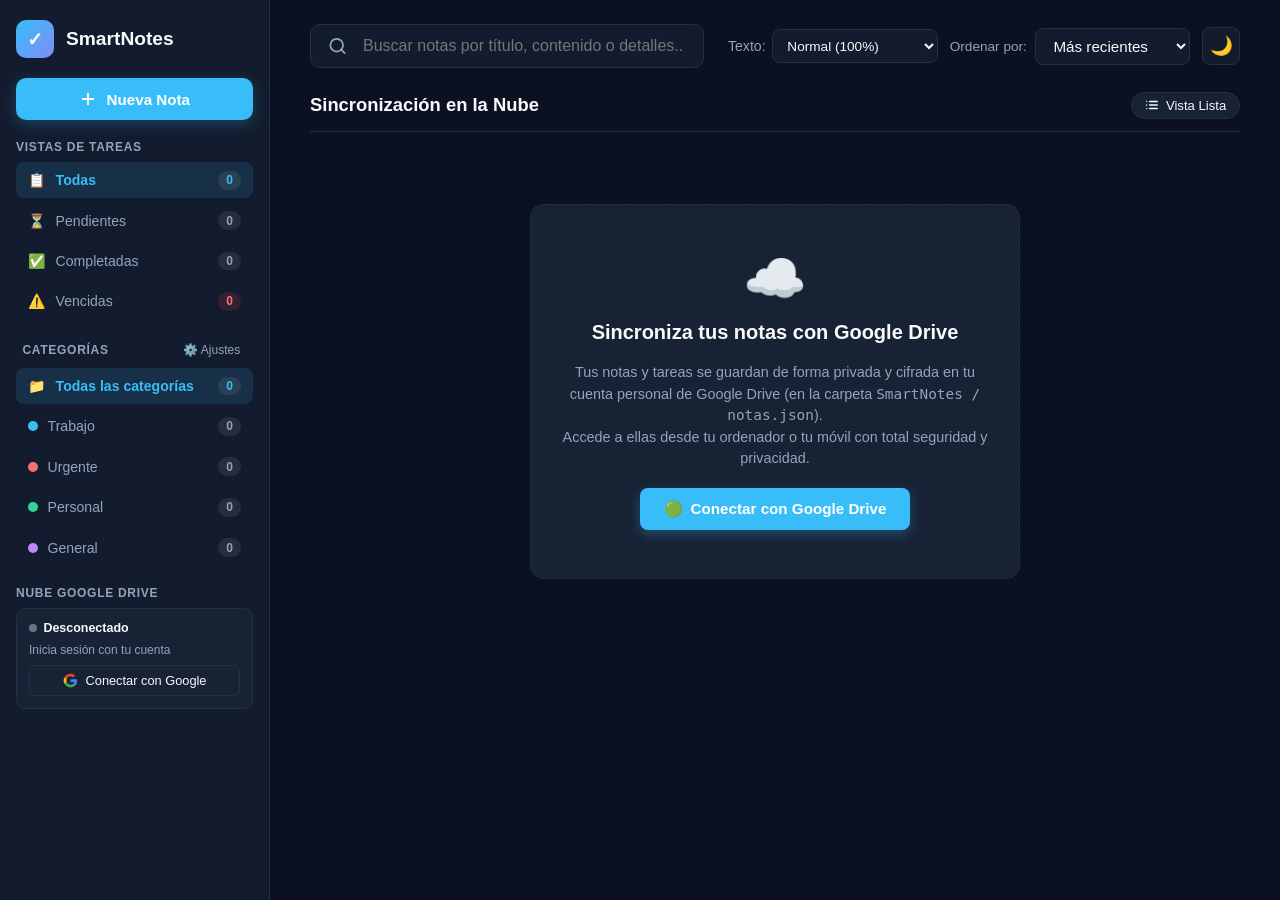
==== index.html @ 8e0abca7 "feat(pwa): add web app manifest, service worker, icons and install assistant (v9.7)" ====
<!DOCTYPE html>
<html lang="es">
<head>
  <meta charset="UTF-8">
  <meta name="viewport" content="width=device-width, initial-scale=1.0">
  <meta name="mobile-web-app-capable" content="yes">
  <meta name="apple-mobile-web-app-capable" content="yes">
  <meta name="apple-mobile-web-app-status-bar-style" content="black-translucent">
  <meta name="apple-mobile-web-app-title" content="SmartNotes">
  <meta name="theme-color" content="#4f46e5">
  <link rel="icon" type="image/svg+xml" href="data:image/svg+xml,%3Csvg xmlns='http://www.w3.org/2000/svg' viewBox='0 0 32 32'%3E%3Crect width='32' height='32' rx='8' fill='%234f46e5'/%3E%3Cpath d='M8 16.5l5 5 11-11' fill='none' stroke='white' stroke-width='3.5' stroke-linecap='round' stroke-linejoin='round'/%3E%3C/svg%3E">
  <link rel="alternate icon" type="image/svg+xml" href="favicon.svg">
  <link rel="apple-touch-icon" href="icon-192.png">
  <link rel="manifest" href="manifest.json">
  <title>SmartNotes - Gestor Inteligente con Google Drive</title>
  <style>
:root {
  --bg-primary: #0b1120;
  --bg-secondary: #131c2e;
  --bg-card: #182235;
  --bg-card-hover: #1f2c42;
  --text-main: #f8fafc;
  --text-muted: #94a3b8;
  --border-color: #243046;
  --input-bg: #0b1120;
  --accent: #38bdf8;
  --accent-hover: #0284c7;
  --sidebar-width: 270px;
  --card-min-width: 240px;
  --card-height: 98px;
  --text-scale: 1;
}

html {
  font-size: calc(16px * var(--text-scale, 1));
}

/* Modo Claro - Paleta de Alta Claridad y Contraste (Estilo Equigasto) */
body.light-theme {
  --bg-primary: #f8fafc; /* Slate 50 */
  --bg-secondary: #ffffff; /* Blanco puro para Sidebar */
  --bg-card: #ffffff; /* Blanco puro para Tarjetas */
  --bg-card-hover: #ffffff;
  --text-main: #0f172a; /* Slate 900 - Máximo contraste y nitidez */
  --text-muted: #475569; /* Slate 600 - Claramente legible, sin efecto lavado */
  --border-color: #e2e8f0; /* Slate 200 */
  --input-bg: #ffffff;
  --accent: #4f46e5; /* Indigo 600 - Estilo Equigasto */
  --accent-hover: #4338ca; /* Indigo 700 */
}

body.light-theme .note-card {
  box-shadow: 0 1px 3px 0 rgba(0, 0, 0, 0.06), 0 1px 2px -1px rgba(0, 0, 0, 0.04);
  border-color: #e2e8f0;
}

body.light-theme .note-card:hover {
  box-shadow: 0 10px 15px -3px rgba(0, 0, 0, 0.08), 0 4px 6px -4px rgba(0, 0, 0, 0.04);
  border-color: #c7d2fe;
}

body.light-theme .sidebar {
  box-shadow: 1px 0 3px 0 rgba(0, 0, 0, 0.04);
}

body.light-theme .btn-new-note {
  box-shadow: 0 4px 14px rgba(79, 70, 229, 0.3);
}

body.light-theme input[type="text"],
body.light-theme input[type="date"],
body.light-theme textarea,
body.light-theme select {
  border-color: #cbd5e1; /* Slate 300 */
}

body.light-theme input[type="text"]:focus,
body.light-theme input[type="date"]:focus,
body.light-theme textarea:focus,
body.light-theme select:focus {
  border-color: var(--accent);
  box-shadow: 0 0 0 3px rgba(79, 70, 229, 0.15);
}

* {
  box-sizing: border-box;
  margin: 0;
  padding: 0;
}

html {
  max-width: 100%;
  overflow-x: hidden;
}

body {
  font-family: -apple-system, BlinkMacSystemFont, "Segoe UI", Roboto, "Helvetica Neue", Arial, sans-serif;
  background-color: var(--bg-primary);
  color: var(--text-main);
  min-height: 100vh;
  width: 100%;
  max-width: 100%;
  transition: background-color 0.25s, color 0.25s;
  overflow-x: hidden;
  position: relative;
}

/* Layout General Full-Width */
.app-layout {
  display: flex;
  min-height: 100vh;
  width: 100%;
  max-width: 100%;
  overflow-x: hidden;
}

/* SIDEBAR LATERAL IZQUIERDO */
.sidebar {
  width: var(--sidebar-width);
  background-color: var(--bg-secondary);
  border-right: 1px solid var(--border-color);
  display: flex;
  flex-direction: column;
  padding: 1.25rem 1rem;
  flex-shrink: 0;
  height: 100vh;
  position: sticky;
  top: 0;
  gap: 1.25rem;
  overflow-y: auto;
  z-index: 100;
  transition: transform 0.25s ease-in-out;
}

.sidebar-header {
  display: flex;
  justify-content: space-between;
  align-items: center;
}

.brand {
  display: flex;
  align-items: center;
  gap: 0.75rem;
}

.logo-icon {
  background: linear-gradient(135deg, #38bdf8, #818cf8);
  color: #fff;
  width: 38px;
  height: 38px;
  border-radius: 10px;
  display: flex;
  align-items: center;
  justify-content: center;
  font-size: 1.2rem;
  font-weight: bold;
}

.brand-text h1 {
  font-size: 1.2rem;
  font-weight: 700;
  line-height: 1.1;
}

.mobile-close-btn {
  display: none;
}

/* Botón Destacado Nueva Nota */
.btn-new-note {
  width: 100%;
  background: var(--accent);
  color: #ffffff;
  border: none;
  border-radius: 10px;
  padding: 0.75rem 1rem;
  font-size: 0.95rem;
  font-weight: 600;
  cursor: pointer;
  display: flex;
  align-items: center;
  justify-content: center;
  gap: 0.6rem;
  box-shadow: 0 4px 14px rgba(56, 189, 248, 0.25);
  transition: all 0.2s;
}

.btn-new-note:hover {
  background: var(--accent-hover);
  transform: translateY(-1px);
}

.plus-icon-svg {
  width: 18px;
  height: 18px;
  stroke: #ffffff;
  stroke-width: 2.5;
  flex-shrink: 0;
}

/* Secciones de Navegación */
.sidebar-section {
  display: flex;
  flex-direction: column;
  gap: 0.5rem;
}

.sidebar-section-header {
  display: flex;
  justify-content: space-between;
  align-items: center;
  padding: 0 0.4rem;
}

.sidebar-section-title {
  font-size: 0.75rem;
  font-weight: 700;
  text-transform: uppercase;
  letter-spacing: 0.06em;
  color: var(--text-muted);
}

.btn-add-cat {
  background: none;
  border: none;
  color: var(--text-muted);
  font-size: 0.75rem;
  cursor: pointer;
  padding: 0.2rem 0.4rem;
  border-radius: 4px;
}

.btn-add-cat:hover {
  color: var(--accent);
  background: rgba(255, 255, 255, 0.05);
}

.nav-list, .category-nav-list {
  display: flex;
  flex-direction: column;
  gap: 0.25rem;
}

.nav-item, .cat-item {
  display: flex;
  align-items: center;
  justify-content: space-between;
  width: 100%;
  padding: 0.55rem 0.75rem;
  background: transparent;
  border: none;
  border-radius: 8px;
  color: var(--text-muted);
  font-size: 0.88rem;
  cursor: pointer;
  transition: all 0.15s;
  text-align: left;
}

.nav-item:hover, .cat-item:hover {
  background: var(--bg-card-hover);
  color: var(--text-main);
}

.nav-item.active, .cat-item.active {
  background: rgba(56, 189, 248, 0.12);
  color: var(--accent);
  font-weight: 600;
}

.nav-label-wrap {
  display: flex;
  align-items: center;
  gap: 0.6rem;
}

.nav-badge {
  background: rgba(255, 255, 255, 0.08);
  padding: 0.15rem 0.5rem;
  border-radius: 12px;
  font-size: 0.75rem;
  font-weight: 600;
}

.nav-badge.alert {
  background: rgba(239, 68, 68, 0.15);
  color: #f87171;
}

/* Footer del Sidebar: Utilidades Separadas */
/* Tarjeta de Sincronización OneDrive / Archivo Físico */
.sync-card {
  background: var(--bg-card);
  border: 1px solid var(--border-color);
  border-radius: 10px;
  padding: 0.75rem;
  display: flex;
  flex-direction: column;
  gap: 0.5rem;
}

.sync-status-row {
  display: flex;
  align-items: center;
  justify-content: space-between;
  font-size: 0.78rem;
}

.sync-indicator {
  display: inline-flex;
  align-items: center;
  gap: 0.4rem;
  font-weight: 600;
}

.sync-dot {
  width: 8px;
  height: 8px;
  border-radius: 50%;
  background: #64748b;
}

.sync-dot.connected {
  background: #10b981;
  box-shadow: 0 0 8px rgba(16, 185, 129, 0.5);
}

.sync-dot.pending {
  background: #f59e0b;
  box-shadow: 0 0 8px rgba(245, 158, 11, 0.5);
}

.sync-btn {
  width: 100%;
  background: rgba(56, 189, 248, 0.1);
  border: 1px solid rgba(56, 189, 248, 0.25);
  color: var(--accent);
  padding: 0.45rem;
  border-radius: 6px;
  font-size: 0.8rem;
  font-weight: 600;
  cursor: pointer;
  display: flex;
  align-items: center;
  justify-content: center;
  gap: 0.4rem;
  transition: all 0.15s;
}

.sync-btn:hover {
  background: var(--accent);
  color: #fff;
}

.sync-btn.gdrive-btn {
  background: var(--bg-hover);
  border: 1px solid var(--border-color);
  color: var(--text-main);
  font-weight: 500;
  display: flex;
  align-items: center;
  justify-content: center;
  gap: 0.5rem;
  transition: all 0.2s ease;
}

.sync-btn.gdrive-btn:hover {
  background: rgba(66, 133, 244, 0.12);
  border-color: rgba(66, 133, 244, 0.4);
  color: #4285f4;
}

.sync-btn.pwa-btn {
  background: rgba(79, 70, 229, 0.12);
  border: 1px solid rgba(79, 70, 229, 0.35);
  color: var(--accent);
  font-weight: 600;
  cursor: pointer;
  display: flex;
  align-items: center;
  justify-content: center;
  gap: 0.5rem;
  transition: all 0.2s cubic-bezier(0.4, 0, 0.2, 1);
}

.sync-btn.pwa-btn:hover {
  background: var(--accent);
  color: #fff;
  border-color: var(--accent);
  transform: translateY(-1px);
  box-shadow: 0 4px 12px rgba(79, 70, 229, 0.35);
}

body.light-theme .sync-btn.pwa-btn {
  background: #eef2ff;
  border-color: #c7d2fe;
  color: #4338ca;
}

body.light-theme .sync-btn.pwa-btn:hover {
  background: var(--accent);
  color: #fff;
}

.sync-filename {
  font-size: 0.75rem;
  color: var(--text-muted);
  overflow: hidden;
  text-overflow: ellipsis;
  white-space: nowrap;
}

.btn-sync-disconnect {
  background: var(--bg-hover);
  border: 1px solid var(--border-color);
  color: var(--text-muted);
  border-radius: 6px;
  padding: 0.22rem 0.55rem;
  font-size: 0.74rem;
  font-weight: 500;
  cursor: pointer;
  display: inline-flex;
  align-items: center;
  gap: 0.35rem;
  transition: all 0.2s cubic-bezier(0.4, 0, 0.2, 1);
  line-height: 1;
}

.btn-sync-disconnect svg {
  flex-shrink: 0;
  stroke: currentColor;
  transition: transform 0.15s ease;
}

.btn-sync-disconnect:hover {
  background: rgba(239, 68, 68, 0.14);
  border-color: rgba(239, 68, 68, 0.38);
  color: #f87171;
  transform: translateY(-0.5px);
}

.btn-sync-disconnect:hover svg {
  transform: translateX(1px);
}

.btn-sync-disconnect:active {
  transform: scale(0.96);
}

body.light-theme .btn-sync-disconnect {
  background: #f1f5f9;
  border-color: #cbd5e1;
  color: #64748b;
}

body.light-theme .btn-sync-disconnect:hover {
  background: #fee2e2;
  border-color: #fca5a5;
  color: #dc2626;
}

/* Estado de Bienvenida / Reconexión de Carpeta en Rejilla */
.folder-state-card {
  grid-column: 1 / -1;
  background: var(--bg-card);
  border: 1px dashed var(--border-color);
  border-radius: 14px;
  padding: 3rem 1.5rem;
  text-align: center;
  display: flex;
  flex-direction: column;
  align-items: center;
  justify-content: center;
  gap: 1.1rem;
  max-width: 580px;
  margin: 3rem auto;
  box-shadow: var(--shadow-sm);
}

.folder-state-icon {
  font-size: 3.2rem;
  line-height: 1;
}

.folder-state-title {
  font-size: 1.25rem;
  font-weight: 700;
  color: var(--text-main);
  margin: 0;
}

.folder-state-desc {
  font-size: 0.9rem;
  color: var(--text-muted);
  max-width: 440px;
  line-height: 1.5;
  margin: 0;
}

.folder-state-btn {
  background: var(--accent);
  color: #fff;
  border: none;
  border-radius: 8px;
  padding: 0.75rem 1.5rem;
  font-size: 0.95rem;
  font-weight: 600;
  cursor: pointer;
  display: inline-flex;
  align-items: center;
  gap: 0.5rem;
  transition: all 0.2s;
  box-shadow: 0 4px 12px rgba(56, 189, 248, 0.3);
}

.folder-state-btn:hover {
  transform: translateY(-1px);
  box-shadow: 0 6px 16px rgba(56, 189, 248, 0.4);
}

/* ÁREA PRINCIPAL FULL-WIDTH */
.main-content {
  flex: 1;
  padding: 1.5rem 2.5rem;
  display: flex;
  flex-direction: column;
  gap: 1.5rem;
  max-width: 100%;
  min-width: 0;
  width: 100%;
  overflow-x: hidden;
  overflow-y: auto;
}

/* Topbar Superior */
.topbar {
  display: flex;
  justify-content: space-between;
  align-items: center;
  gap: 1.5rem;
  flex-wrap: wrap;
  width: 100%;
  max-width: 100%;
}

.topbar-left {
  display: flex;
  align-items: center;
  gap: 1rem;
  flex: 1;
  min-width: 200px;
  max-width: 100%;
}

.mobile-menu-btn {
  display: none;
  background: var(--bg-secondary);
  border: 1px solid var(--border-color);
  color: var(--text-main);
  font-size: 1.2rem;
  padding: 0.4rem 0.7rem;
  border-radius: 8px;
  cursor: pointer;
}

.search-box {
  flex: 1;
  position: relative;
  max-width: 600px;
}

.search-box input,
.search-box input[type="text"] {
  width: 100%;
  padding-left: 3.25rem !important; /* Separación garantizada: la lupa está a 1.1rem y el texto a 3.25rem */
  padding-right: 1.25rem !important;
  padding-top: 0.75rem !important;
  padding-bottom: 0.75rem !important;
  background: var(--bg-secondary);
  border: 1px solid var(--border-color);
  border-radius: 10px;
  color: var(--text-main);
  font-size: 1rem;
  outline: none;
  transition: all 0.2s;
}

.search-box input:focus,
.search-box input[type="text"]:focus {
  border-color: var(--accent);
  box-shadow: 0 0 0 3px rgba(79, 70, 229, 0.15);
}

.search-icon {
  position: absolute;
  left: 1.15rem;
  top: 50%;
  transform: translateY(-50%);
  color: var(--text-muted);
  display: flex;
  align-items: center;
  justify-content: center;
  pointer-events: none;
  z-index: 2;
}

.search-icon svg {
  width: 19px;
  height: 19px;
  stroke: currentColor;
  stroke-width: 2.2;
}

.topbar-right {
  display: flex;
  align-items: center;
  gap: 0.75rem;
  flex-wrap: wrap;
}

.text-size-box {
  display: flex;
  align-items: center;
  gap: 0.4rem;
  font-size: 0.88rem;
  color: var(--text-muted);
}

.text-size-box select {
  background: var(--bg-secondary);
  border: 1px solid var(--border-color);
  border-radius: 8px;
  padding: 0.45rem 0.65rem;
  color: var(--text-main);
  outline: none;
  cursor: pointer;
  font-size: 0.85rem;
}

.sort-box {
  display: flex;
  align-items: center;
  gap: 0.5rem;
  font-size: 0.85rem;
  color: var(--text-muted);
}

.sort-box select {
  background: var(--bg-secondary);
  border: 1px solid var(--border-color);
  border-radius: 8px;
  padding: 0.5rem 0.85rem;
  color: var(--text-main);
  outline: none;
  cursor: pointer;
}

/* Botón Icono Modo Oscuro / Claro en Topbar */
.theme-toggle-btn {
  background: var(--bg-secondary);
  border: 1px solid var(--border-color);
  color: var(--text-main);
  border-radius: 8px;
  width: 38px;
  height: 38px;
  display: inline-flex;
  align-items: center;
  justify-content: center;
  cursor: pointer;
  font-size: 1.15rem;
  line-height: 1;
  transition: all 0.2s cubic-bezier(0.4, 0, 0.2, 1);
  flex-shrink: 0;
  box-shadow: 0 1px 2px rgba(0, 0, 0, 0.1);
}

.theme-toggle-btn:hover {
  background: var(--bg-hover);
  border-color: var(--accent);
  transform: translateY(-1.5px);
  box-shadow: 0 4px 12px rgba(0, 0, 0, 0.2);
}

.theme-toggle-btn:active {
  transform: scale(0.92);
}

body.light-theme .theme-toggle-btn {
  background: #f1f5f9;
  border-color: #cbd5e1;
  color: #334155;
  box-shadow: 0 1px 2px rgba(0, 0, 0, 0.05);
}

body.light-theme .theme-toggle-btn:hover {
  background: #e2e8f0;
  border-color: var(--accent);
  box-shadow: 0 4px 10px rgba(0, 0, 0, 0.1);
}

/* Barra de Filtro Activo */
.filter-status-bar {
  display: flex;
  align-items: center;
  justify-content: space-between;
  border-bottom: 1px solid var(--border-color);
  padding-bottom: 0.75rem;
}

.current-filter-pill {
  font-size: 1.15rem;
  font-weight: 700;
  display: flex;
  align-items: center;
  gap: 0.75rem;
  flex-wrap: wrap;
}

.filter-count-badge {
  font-size: 0.8rem;
  color: var(--text-muted);
  font-weight: normal;
}

.active-chip {
  background: rgba(56, 189, 248, 0.12);
  border: 1px solid rgba(56, 189, 248, 0.3);
  color: var(--accent);
  padding: 0.2rem 0.6rem;
  border-radius: 20px;
  font-size: 0.78rem;
  font-weight: 600;
  display: inline-flex;
  align-items: center;
  gap: 0.35rem;
}

.btn-remove-chip {
  background: none;
  border: none;
  color: var(--accent);
  cursor: pointer;
  font-size: 0.85rem;
  padding: 0 0.15rem;
  line-height: 1;
  border-radius: 50%;
  display: flex;
  align-items: center;
  justify-content: center;
}

.btn-remove-chip:hover {
  color: #ef4444;
  background: rgba(239, 68, 68, 0.15);
}

/* Formulario Plegable */
.collapsible-section {
  display: none;
  animation: slideDown 0.25s ease-out;
}

.collapsible-section.open {
  display: block;
}

@keyframes slideDown {
  from {
    opacity: 0;
    transform: translateY(-10px);
  }
  to {
    opacity: 1;
    transform: translateY(0);
  }
}

.card {
  background-color: var(--bg-secondary);
  border: 1px solid var(--border-color);
  border-radius: 14px;
  padding: 1.5rem;
}

.form-header-bar {
  display: flex;
  justify-content: space-between;
  align-items: center;
  margin-bottom: 1rem;
}

/* Botón Ocultar Formulario */
.btn-close-form {
  background: var(--bg-card);
  border: 1px solid var(--border-color);
  color: var(--text-muted);
  padding: 0.38rem 0.8rem;
  border-radius: 8px;
  font-size: 0.82rem;
  font-weight: 500;
  cursor: pointer;
  display: inline-flex;
  align-items: center;
  gap: 0.4rem;
  transition: all 0.18s cubic-bezier(0.4, 0, 0.2, 1);
  box-shadow: 0 1px 3px rgba(0, 0, 0, 0.12);
}

.btn-close-form:hover {
  background: var(--bg-card-hover);
  color: var(--text-main);
  border-color: var(--accent);
  transform: translateY(-1px);
  box-shadow: 0 3px 8px rgba(0, 0, 0, 0.18);
}

.btn-close-form:active {
  transform: scale(0.96);
}

body.light-theme .btn-close-form {
  background: #ffffff;
  border-color: #cbd5e1;
  color: #64748b;
  box-shadow: 0 1px 3px rgba(0, 0, 0, 0.05);
}

body.light-theme .btn-close-form:hover {
  background: #f8fafc;
  border-color: var(--accent);
  color: var(--text-main);
  box-shadow: 0 3px 8px rgba(0, 0, 0, 0.1);
}

/* Estilo base para botones de acción genéricos */
.btn-action {
  background: transparent;
  border: 1px solid var(--border-color);
  color: var(--text-muted);
  border-radius: 6px;
  padding: 0.25rem 0.5rem;
  font-size: 0.82rem;
  cursor: pointer;
  display: inline-flex;
  align-items: center;
  justify-content: center;
  transition: all 0.15s ease;
}

.btn-action:hover {
  background: var(--bg-card-hover);
  color: var(--text-main);
  border-color: var(--accent);
}

.form-title {
  font-size: 1.1rem;
  font-weight: 600;
  display: flex;
  align-items: center;
  gap: 0.5rem;
}

form {
  display: flex;
  flex-direction: column;
  gap: 0.85rem;
}

.input-row {
  display: flex;
  gap: 0.75rem;
  flex-wrap: wrap;
}

input[type="text"], input[type="date"], textarea, select {
  background-color: var(--input-bg);
  border: 1px solid var(--border-color);
  border-radius: 8px;
  padding: 0.75rem 1rem;
  color: var(--text-main);
  font-size: 0.95rem;
  outline: none;
  transition: border-color 0.2s;
}

input[type="text"]:focus, input[type="date"]:focus, textarea:focus, select:focus {
  border-color: var(--accent);
}

.flex-1 {
  flex: 1;
  min-width: 240px;
}

textarea {
  min-height: 80px;
  resize: vertical;
}

.btn {
  background-color: var(--accent);
  color: #fff;
  font-weight: 600;
  border: none;
  border-radius: 8px;
  padding: 0.75rem 1.25rem;
  font-size: 0.95rem;
  cursor: pointer;
  display: inline-flex;
  align-items: center;
  justify-content: center;
  gap: 0.5rem;
  transition: all 0.2s;
}

.btn:hover {
  background-color: var(--accent-hover);
  transform: translateY(-1px);
}

/* GRID FULL-WIDTH FLUIDO CON TARJETAS DE TAMAÑO ESTÁNDAR */
.full-width-grid {
  display: grid;
  grid-template-columns: repeat(auto-fill, minmax(var(--card-min-width, 240px), 1fr));
  gap: 0.45rem; /* Margen reducido y compacto entre tarjetas */
  width: 100%;
}

.note-card {
  background-color: var(--bg-card);
  border: 1px solid var(--border-color);
  border-radius: 10px;
  padding: 0.4rem 0.55rem 0.35rem 0.55rem; /* Margen y relleno perimetral optimizado sin exceso de blanco */
  height: var(--card-height, 98px); /* Tamaño estándar uniforme configurable */
  min-height: 96px; /* Altura mínima para fichas compactas de 3 niveles */
  display: flex;
  flex-direction: column;
  justify-content: space-between;
  transition: transform 0.2s, border-color 0.2s, box-shadow 0.2s;
  position: relative;
  overflow: hidden;
}

/* ==========================================================================
   REGLA DE EXCLUSIÓN MUTUA DE CATEGORÍA: NUNCA DUPLICADA
   ========================================================================== */

/* 1. Modo Cuadrícula (Foto 1 y Foto 3):
   La categoría se muestra ÚNICAMENTE abajo en el pie de la tarjeta, junto a los botones.
   La fecha límite se muestra arriba a la derecha en la cabecera. */
.view-grid .note-badge-row,
.full-width-grid:not(.view-list) .note-badge-row,
.view-grid .note-due-list-wrap,
.full-width-grid:not(.view-list) .note-due-list-wrap {
  display: none !important;
}

.view-grid .note-badge-card,
.full-width-grid:not(.view-list) .note-badge-card {
  display: inline-flex !important;
}

.view-grid .note-due-grid-wrap,
.full-width-grid:not(.view-list) .note-due-grid-wrap {
  display: inline-flex !important;
  flex-shrink: 0;
  margin-left: auto;
}

/* Ocultar separador y descripción inline en modo cuadrícula */
.view-grid .note-desc-sep,
.view-grid .note-content-inline,
.full-width-grid:not(.view-list) .note-desc-sep,
.full-width-grid:not(.view-list) .note-content-inline {
  display: none !important;
}

/* 2. Modo Lista (Foto 2 - Una tarea por línea):
   La categoría se muestra ÚNICAMENTE al inicio, junto al checkbox. NUNCA abajo.
   La fecha límite se muestra a continuación inmediata de la categoría. */
.view-list .note-badge-row {
  display: inline-flex !important;
  flex-shrink: 0;
}

.view-list .note-due-list-wrap,
.full-width-grid.view-list .note-due-list-wrap {
  display: inline-flex !important;
  align-items: center;
  flex-shrink: 0;
}

.view-list .note-badge-card,
.view-list .note-footer-meta,
.view-list .note-due-grid-wrap,
.full-width-grid.view-list .note-due-grid-wrap,
.view-list .card-resize-handle,
.full-width-grid.view-list .card-resize-handle,
body.is-view-list #resetCardSizeBtn {
  display: none !important;
}

/* ==========================================================================
   VISTA LISTA (Foto 2: Una tarea por línea)
   ========================================================================== */
.full-width-grid.view-list {
  grid-template-columns: 1fr !important;
  gap: 0.35rem !important;
}

.full-width-grid.view-list .note-card {
  flex-direction: row !important;
  align-items: center !important;
  justify-content: space-between !important;
  padding: 0.2rem 0.55rem !important; /* Margen blanco perimetral reducido y ceñido */
  height: 36px !important;
  min-height: 36px !important;
  max-height: 40px !important;
  gap: 0.55rem !important;
  border-radius: 8px !important;
}

.full-width-grid.view-list .note-body {
  display: none !important;
}

.full-width-grid.view-list .note-header {
  flex: 1;
  min-width: 0;
  display: flex;
  align-items: center;
  gap: 0.75rem;
  margin: 0;
  width: auto;
}

.full-width-grid.view-list .note-title-wrap {
  flex: 1;
  min-width: 0;
  display: flex;
  align-items: center;
  gap: 0.55rem;
  width: auto;
}

.full-width-grid.view-list .note-text-flow {
  flex: 1;
  min-width: 0;
  display: flex;
  align-items: baseline;
  gap: 0.35rem;
  overflow: hidden;
  white-space: nowrap;
}

.full-width-grid.view-list .note-title {
  font-size: 0.94rem;
  font-weight: 600;
  white-space: nowrap;
  overflow: hidden;
  text-overflow: ellipsis;
  flex-shrink: 0;
  width: auto !important;
  max-width: 55%;
  margin: 0;
}

.full-width-grid.view-list .note-desc-sep {
  display: inline !important;
  color: var(--text-muted);
  opacity: 0.5;
  flex-shrink: 0;
  margin: 0;
}

.full-width-grid.view-list .note-content-inline {
  display: inline !important;
  color: var(--text-muted);
  font-size: 0.88rem;
  white-space: nowrap;
  overflow: hidden;
  text-overflow: ellipsis;
  flex: 1;
  min-width: 0;
  margin: 0;
}

.full-width-grid.view-list .note-due-list-wrap .due-badge {
  flex-shrink: 0;
  margin: 0;
}

.full-width-grid.view-list .note-footer {
  margin: 0;
  padding: 0;
  border-top: none;
  flex-shrink: 0;
  display: flex;
  align-items: center;
}

body.is-resizing-cards,
body.is-resizing-cards * {
  cursor: nwse-resize !important;
  user-select: none !important;
}

body.is-resizing-cards .note-card {
  transition: none !important;
}

.card-resize-handle {
  width: 16px;
  height: 26px;
  cursor: nwse-resize;
  display: inline-flex;
  align-items: flex-end; /* Alineado con el borde inferior de los botones */
  justify-content: center;
  padding-bottom: 1px;
  color: var(--text-muted);
  opacity: 0.4;
  transition: opacity 0.2s, color 0.2s, transform 0.15s;
  user-select: none;
  flex-shrink: 0;
  margin-left: 0.15rem;
  transform-origin: bottom center;
}

.note-card:hover .card-resize-handle {
  opacity: 0.85;
}

.card-resize-handle:hover {
  opacity: 1;
  color: var(--accent);
  transform: scale(1.15);
}

.filter-bar-actions {
  display: flex;
  align-items: center;
  gap: 0.5rem;
}

.view-toggle-btn {
  background: var(--bg-card);
  border: 1px solid var(--border-color);
  color: var(--text-color);
  border-radius: 9999px;
  font-size: 0.82rem;
  font-weight: 500;
  padding: 0.3rem 0.8rem;
  cursor: pointer;
  display: inline-flex;
  align-items: center;
  gap: 0.45rem;
  transition: all 0.2s cubic-bezier(0.4, 0, 0.2, 1);
  box-shadow: 0 1px 2px rgba(0, 0, 0, 0.05);
}

.view-toggle-btn:hover {
  background: var(--bg-hover);
  border-color: var(--accent);
  color: var(--accent);
  transform: translateY(-1px);
}

.view-toggle-btn svg {
  stroke: currentColor;
  flex-shrink: 0;
}

.reset-size-btn {
  background: var(--bg-secondary);
  border: 1px solid var(--border-color);
  color: var(--text-muted);
  border-radius: 9999px;
  font-size: 0.82rem;
  padding: 0.3rem 0.75rem;
  cursor: pointer;
  display: inline-flex;
  align-items: center;
  gap: 0.35rem;
  transition: all 0.2s;
  font-weight: 500;
}

.reset-size-btn:hover {
  border-color: var(--accent);
  color: var(--accent);
  background: rgba(79, 70, 229, 0.08);
}

.note-card:hover {
  border-color: var(--accent);
  transform: translateY(-2px);
  box-shadow: 0 10px 24px rgba(0, 0, 0, 0.2);
}

.note-header {
  display: flex;
  justify-content: space-between;
  align-items: center;
  gap: 0.5rem;
  flex-shrink: 0;
  width: 100%;
  min-width: 0;
}

.note-title-wrap {
  display: flex;
  align-items: center;
  gap: 0.5rem;
  flex: 1;
  min-width: 0;
  overflow: hidden;
}

/* Checkbox Cuadrado Estilizado (Esquinas sutiles, micro-animación y verde esmeralda) */
.circle-check-btn {
  width: 20px;
  height: 20px;
  border-radius: 6px; /* Forma cuadrada con bordes ligeramente redondeados */
  border: 2px solid var(--border-color);
  background: transparent;
  display: flex;
  align-items: center;
  justify-content: center;
  cursor: pointer;
  flex-shrink: 0;
  padding: 0;
  transition: all 0.2s cubic-bezier(0.4, 0, 0.2, 1);
  color: transparent;
}

.circle-check-btn span {
  font-size: 0.72rem;
  font-weight: 900;
  line-height: 1;
  transition: transform 0.2s, opacity 0.2s;
  opacity: 0;
  transform: scale(0.5);
}

.circle-check-btn:hover {
  border-color: #10b981;
  background: rgba(16, 185, 129, 0.12);
  color: #10b981;
}

.circle-check-btn:hover span {
  opacity: 0.8;
  transform: scale(0.9);
}

.note-card.completed .circle-check-btn {
  background: #10b981;
  border-color: #10b981;
  color: #ffffff;
  box-shadow: 0 0 10px rgba(16, 185, 129, 0.4);
}

.note-card.completed .circle-check-btn span {
  opacity: 1;
  transform: scale(1);
}

.note-title-wrap .note-text-flow {
  display: block;
  flex: 1;
  min-width: 0;
  overflow: hidden;
}

.note-title {
  font-size: 1.02rem;
  font-weight: 600;
  line-height: 1.35;
  cursor: pointer;
  white-space: nowrap;
  overflow: hidden;
  text-overflow: ellipsis;
  width: 100%;
  min-width: 0;
  margin: 0;
  display: block;
}

.note-body {
  flex: 1;
  min-width: 0;
  min-height: 0;
  margin: 0.12rem 0;
  overflow: hidden;
  cursor: pointer;
  position: relative;
}

.note-content {
  font-size: 0.9rem;
  color: var(--text-muted);
  line-height: 1.45;
  white-space: pre-wrap;
  word-break: break-word;
  display: -webkit-box;
  -webkit-box-orient: vertical;
  -webkit-line-clamp: 2; /* Truncado limpio con puntos suspensivos en tarjetas compactas */
  overflow: hidden;
  text-overflow: ellipsis;
}

.btn-detail {
  background: rgba(255, 255, 255, 0.05);
  border: 1px solid var(--border-color);
  color: var(--text-muted);
  font-size: 0.78rem;
  padding: 0.25rem 0.6rem;
  border-radius: 5px;
  cursor: pointer;
  transition: all 0.15s;
  font-weight: 500;
}

.btn-detail:hover {
  background: var(--accent);
  color: #fff;
  border-color: var(--accent);
}

.note-card.completed .note-title {
  text-decoration: line-through;
  color: var(--text-muted);
}

.note-card.completed {
  opacity: 0.65;
}

.card-actions {
  display: flex;
  align-items: center;
  gap: 0.3rem;
  flex-shrink: 0;
  margin-left: auto; /* Pega las acciones completamente a la derecha */
}

/* Botones enmarcados de acción rápida en cada tarjeta con identidad cromática y tamaño idéntico a categoría */
.card-actions .btn-action {
  width: 26px;
  height: 26px;
  cursor: pointer;
  padding: 0;
  border-radius: 6px; /* Idéntico al tamaño y curvatura de la etiqueta .badge */
  display: inline-flex;
  align-items: center;
  justify-content: center;
  transition: all 0.18s cubic-bezier(0.4, 0, 0.2, 1);
  box-shadow: 0 1px 2px rgba(0, 0, 0, 0.15);
}

.card-actions .btn-action svg {
  stroke: currentColor;
  stroke-width: 2.2;
  transition: transform 0.15s, stroke 0.15s;
}

.card-actions .btn-action:hover {
  transform: translateY(-1.5px);
}

.card-actions .btn-action:hover svg {
  transform: scale(1.14);
}

.card-actions .btn-action:active {
  transform: scale(0.92);
}

/* 1. Botón Detalle (Cian / Azul Cielo) */
.card-actions .btn-action.btn-detail {
  background: rgba(14, 165, 233, 0.14);
  border: 1px solid rgba(56, 189, 248, 0.38);
  color: #38bdf8;
}
.card-actions .btn-action.btn-detail:hover {
  background: rgba(14, 165, 233, 0.26);
  border-color: #38bdf8;
  color: #7dd3fc;
  box-shadow: 0 4px 10px rgba(14, 165, 233, 0.3);
}

body.light-theme .card-actions .btn-action.btn-detail {
  background-color: #f0f9ff;
  border: 1px solid #bae6fd;
  color: #0284c7;
  box-shadow: 0 1px 3px rgba(2, 132, 199, 0.1);
}
body.light-theme .card-actions .btn-action.btn-detail:hover {
  background-color: #e0f2fe;
  border-color: #7dd3fc;
  color: #0369a1;
  box-shadow: 0 3px 8px rgba(2, 132, 199, 0.22);
}

/* 2. Botón Editar (Ámbar Dorado) */
.card-actions .btn-action.btn-edit {
  background: rgba(245, 158, 11, 0.14);
  border: 1px solid rgba(245, 158, 11, 0.38);
  color: #fbbf24;
}
.card-actions .btn-action.btn-edit:hover {
  background: rgba(245, 158, 11, 0.26);
  border-color: #fbbf24;
  color: #fde68a;
  box-shadow: 0 4px 10px rgba(245, 158, 11, 0.3);
}

body.light-theme .card-actions .btn-action.btn-edit {
  background-color: #fffbeb;
  border: 1px solid #fde68a;
  color: #d97706;
  box-shadow: 0 1px 3px rgba(217, 119, 6, 0.1);
}
body.light-theme .card-actions .btn-action.btn-edit:hover {
  background-color: #fef3c7;
  border-color: #fcd34d;
  color: #b45309;
  box-shadow: 0 3px 8px rgba(217, 119, 6, 0.22);
}

/* 3. Botón Borrar (Carmesí / Rojo Coral) */
.card-actions .btn-action.btn-delete,
.card-actions .btn-action.delete {
  background: rgba(239, 68, 68, 0.14);
  border: 1px solid rgba(248, 113, 113, 0.38);
  color: #f87171;
}
.card-actions .btn-action.btn-delete:hover,
.card-actions .btn-action.delete:hover {
  background: rgba(239, 68, 68, 0.26);
  border-color: #f87171;
  color: #fca5a5;
  box-shadow: 0 4px 10px rgba(239, 68, 68, 0.35);
}

body.light-theme .card-actions .btn-action.btn-delete,
body.light-theme .card-actions .btn-action.delete {
  background-color: #fef2f2;
  border: 1px solid #fecaca;
  color: #dc2626;
  box-shadow: 0 1px 3px rgba(220, 38, 38, 0.1);
}
body.light-theme .card-actions .btn-action.btn-delete:hover,
body.light-theme .card-actions .btn-action.delete:hover {
  background-color: #fee2e2;
  border-color: #f87171;
  color: #b91c1c;
  box-shadow: 0 3px 8px rgba(220, 38, 38, 0.22);
}

.note-footer {
  margin-top: auto;
  display: flex;
  justify-content: space-between;
  align-items: center;
  padding-top: 0.3rem; /* Espaciado superior del pie reducido */
  border-top: 1px solid var(--border-color);
  font-size: 0.78rem;
  color: var(--text-muted);
  gap: 0.35rem;
  padding-right: 0; /* Sin margen artificial: acciones y tirador pegados a la derecha */
}

.note-footer-meta {
  display: flex;
  align-items: center;
  gap: 0.45rem;
  flex-wrap: wrap;
  min-width: 0;
  flex: 1;
}

/* Insignias de Categoría y Fecha con Diseño Idéntico */
.badge {
  font-size: 0.78rem;
  font-weight: 600;
  padding: 0.25rem 0.6rem;
  border-radius: 6px;
  letter-spacing: 0.02em;
  border: 1px solid transparent;
  line-height: 1.25;
  display: inline-flex;
  align-items: center;
}

.due-badge {
  display: inline-flex;
  align-items: center;
  gap: 0.35rem;
  font-size: 0.76rem;
  font-weight: 600;
  padding: 0.22rem 0.55rem;
  border-radius: 6px;
  letter-spacing: 0.02em;
  border: 1px solid transparent;
  line-height: 1.25;
  flex-shrink: 0;
  white-space: nowrap;
}

.badge-icon-svg {
  flex-shrink: 0;
  stroke: currentColor;
  stroke-width: 2.2;
}

/* Modo Oscuro: Paleta viva de alto contraste */
.due-future {
  background-color: rgba(56, 189, 248, 0.12); /* Cyan translúcido */
  color: #38bdf8; /* Cyan 400 - Nítido, vivo y perfectamente legible */
  border: 1px solid rgba(56, 189, 248, 0.4);
}

.due-overdue {
  background-color: rgba(239, 68, 68, 0.18);
  color: #fca5a5; /* Rojo brillante de alto contraste */
  border: 1px solid rgba(239, 68, 68, 0.5);
}

.due-today {
  background-color: rgba(245, 158, 11, 0.18);
  color: #fde047; /* Amarillo brillante de alto contraste */
  border: 1px solid rgba(245, 158, 11, 0.5);
}

/* Modo Claro: Azul zafiro y tonos intensos de alto contraste */
body.light-theme .due-future {
  background-color: #eff6ff; /* Azul 50 */
  color: #1d4ed8; /* Azul 700 - Intenso, nítido y profesional */
  border-color: #bfdbfe; /* Azul 200 */
}

body.light-theme .due-overdue {
  background-color: #fef2f2;
  color: #b91c1c; /* Crimson 700 */
  border-color: #fca5a5;
}

body.light-theme .due-today {
  background-color: #fffbeb;
  color: #b45309; /* Ámbar 700 */
  border-color: #fcd34d;
}

/* Modales */
.modal-overlay {
  position: fixed;
  top: 0;
  left: 0;
  right: 0;
  bottom: 0;
  background: rgba(0, 0, 0, 0.65);
  display: none;
  align-items: center;
  justify-content: center;
  z-index: 1000;
  backdrop-filter: blur(4px);
}

.modal-overlay.active {
  display: flex;
}

.modal-box {
  background: var(--bg-secondary);
  border: 1px solid var(--border-color);
  border-radius: 14px;
  padding: 1.5rem;
  width: 90%;
  max-width: 500px;
  display: flex;
  flex-direction: column;
  gap: 1rem;
  box-shadow: 0 20px 40px rgba(0, 0, 0, 0.4);
}

.modal-header {
  display: flex;
  justify-content: space-between;
  align-items: center;
  border-bottom: 1px solid var(--border-color);
  padding-bottom: 0.75rem;
}

.modal-footer {
  display: flex;
  justify-content: flex-end;
  gap: 0.5rem;
  padding-top: 0.75rem;
  border-top: 1px solid var(--border-color);
}

.btn-secondary {
  background: transparent;
  border: 1px solid var(--border-color);
  color: var(--text-main);
  border-radius: 8px;
  padding: 0.65rem 1rem;
  cursor: pointer;
}

.btn-secondary:hover {
  background: var(--bg-card-hover);
}

.btn-danger {
  background-color: #ef4444;
  color: #fff;
  font-weight: 600;
  border: none;
  border-radius: 8px;
  padding: 0.65rem 1.15rem;
  font-size: 0.92rem;
  cursor: pointer;
  display: inline-flex;
  align-items: center;
  justify-content: center;
  gap: 0.45rem;
  transition: all 0.2s;
}

.btn-danger:hover {
  background-color: #dc2626;
  transform: translateY(-1px);
  box-shadow: 0 4px 12px rgba(239, 68, 68, 0.35);
}

/* Diálogo Personalizado (Reemplazo estético de alert() y confirm()) */
.custom-dialog-box {
  max-width: 440px;
  padding: 1.4rem;
  border-radius: 14px;
  gap: 1rem;
  box-shadow: 0 20px 45px rgba(0, 0, 0, 0.45);
  animation: dialogScaleIn 0.18s cubic-bezier(0.16, 1, 0.3, 1);
}

@keyframes dialogScaleIn {
  from {
    transform: scale(0.93);
    opacity: 0;
  }
  to {
    transform: scale(1);
    opacity: 1;
  }
}

.custom-dialog-header {
  display: flex;
  justify-content: space-between;
  align-items: center;
  border-bottom: 1px solid var(--border-color);
  padding-bottom: 0.75rem;
}

.custom-dialog-title-row {
  display: flex;
  align-items: center;
  gap: 0.65rem;
}

.custom-dialog-icon {
  font-size: 1.35rem;
  line-height: 1;
}

.custom-dialog-title {
  font-size: 1.1rem;
  font-weight: 700;
  color: var(--text-main);
  margin: 0;
}

.custom-dialog-body {
  padding: 0.35rem 0.2rem;
}

.custom-dialog-message {
  font-size: 0.92rem;
  line-height: 1.55;
  color: var(--text-muted);
  margin: 0;
  white-space: pre-line;
  word-break: break-word;
}

.custom-dialog-footer {
  display: flex;
  justify-content: flex-end;
  gap: 0.65rem;
  padding-top: 0.85rem;
  border-top: 1px solid var(--border-color);
}

/* Modal de Detalle de Nota */
.detail-content-box {
  background: var(--input-bg);
  border: 1px solid var(--border-color);
  border-radius: 10px;
  padding: 1.25rem;
  max-height: 350px;
  overflow-y: auto;
  font-size: 0.95rem;
  line-height: 1.6;
  color: var(--text-main);
  white-space: pre-wrap;
  word-break: break-word;
}

.detail-meta-row {
  display: flex;
  align-items: center;
  gap: 0.75rem;
  flex-wrap: wrap;
  font-size: 0.85rem;
  color: var(--text-muted);
}

.category-list-container {
  max-height: 180px;
  overflow-y: auto;
  display: flex;
  flex-direction: column;
  gap: 0.5rem;
  margin-bottom: 1rem;
  border-bottom: 1px solid var(--border-color);
  padding-bottom: 0.75rem;
}

.category-item-row {
  display: flex;
  justify-content: space-between;
  align-items: center;
  padding: 0.45rem 0.75rem;
  border-radius: 8px;
  background: var(--input-bg);
  border: 1px solid var(--border-color);
}

.category-info {
  display: flex;
  align-items: center;
  gap: 0.6rem;
  font-size: 0.9rem;
}

.color-dot {
  width: 10px;
  height: 10px;
  border-radius: 50%;
  display: inline-block;
  flex-shrink: 0;
}

.btn-delete-cat {
  background: none;
  border: none;
  cursor: pointer;
  color: var(--text-muted);
  font-size: 0.85rem;
  padding: 0.2rem 0.4rem;
  border-radius: 4px;
}

.btn-delete-cat:hover {
  color: #ef4444;
  background: rgba(239, 68, 68, 0.15);
}

.empty-state {
  text-align: center;
  padding: 4rem 1rem;
  color: var(--text-muted);
  grid-column: 1 / -1;
}

.empty-state-icon {
  font-size: 3rem;
  margin-bottom: 0.5rem;
}

/* RESPONSIVIDAD (Tablets y Móviles) */
@media (max-width: 850px) {
  .sidebar {
    position: fixed;
    top: 0;
    left: 0;
    bottom: 0;
    width: 280px;
    max-width: 85vw;
    transform: translateX(-100%);
    box-shadow: 10px 0 30px rgba(0, 0, 0, 0.5);
    z-index: 1000;
  }

  .sidebar.open {
    transform: translateX(0);
  }

  .mobile-menu-btn {
    display: inline-flex;
    align-items: center;
    justify-content: center;
    width: 38px;
    height: 38px;
    padding: 0;
    flex-shrink: 0;
  }

  .mobile-close-btn {
    display: block;
    background: none;
    border: none;
    font-size: 1.2rem;
    color: var(--text-muted);
    cursor: pointer;
  }

  .sidebar-backdrop {
    display: none;
    position: fixed;
    top: 0;
    left: 0;
    right: 0;
    bottom: 0;
    background: rgba(0, 0, 0, 0.6);
    z-index: 999;
  }

  .sidebar-backdrop.active {
    display: block;
  }

  .main-content {
    padding: 1rem 0.85rem;
    gap: 1.1rem;
    width: 100%;
    max-width: 100%;
    min-width: 0;
    overflow-x: hidden;
  }

  .topbar {
    flex-direction: column;
    align-items: stretch;
    gap: 0.75rem;
    width: 100%;
    max-width: 100%;
  }

  .topbar-left {
    width: 100%;
    min-width: 0;
    gap: 0.5rem;
  }

  .search-box {
    width: 100%;
    min-width: 0;
    max-width: 100%;
  }

  .topbar-right {
    width: 100%;
    max-width: 100%;
    display: flex;
    align-items: center;
    justify-content: space-between;
    gap: 0.5rem;
  }

  .text-size-box {
    flex: 1;
    min-width: 0;
    display: flex;
    align-items: center;
    gap: 0.25rem;
  }

  .text-size-box label {
    display: none;
  }

  .text-size-box select {
    width: 100%;
    min-width: 0;
    padding: 0.45rem 0.35rem;
    font-size: 0.8rem;
  }

  .sort-box {
    flex: 1.35;
    min-width: 0;
    display: flex;
    align-items: center;
    gap: 0.25rem;
  }

  .sort-box label {
    display: none;
  }

  .sort-box select {
    width: 100%;
    min-width: 0;
    padding: 0.45rem 0.35rem;
    font-size: 0.8rem;
  }

  .theme-toggle-btn {
    width: 36px;
    height: 36px;
    flex-shrink: 0;
  }
}

@media (max-width: 600px) {
  .main-content {
    padding: 0.75rem 0.6rem;
  }

  .full-width-grid {
    grid-template-columns: 1fr !important;
    gap: 0.5rem;
    width: 100%;
  }

  .note-card {
    width: 100% !important;
    max-width: 100% !important;
    min-width: 0 !important;
  }

  .folder-state-card {
    padding: 1.75rem 1rem;
    margin: 1rem 0;
    width: 100%;
    max-width: 100%;
  }

  .folder-state-btn {
    width: 100%;
    justify-content: center;
  }

  .card {
    padding: 1rem 0.85rem;
    width: 100%;
    max-width: 100%;
  }

  .input-row {
    flex-direction: column;
    gap: 0.65rem;
    width: 100%;
  }

  .flex-1 {
    min-width: 100%;
    width: 100%;
  }

  .form-actions {
    flex-direction: column;
    gap: 0.5rem;
    width: 100%;
  }

  .form-actions .btn {
    width: 100%;
  }

  .filter-status-bar {
    flex-direction: column;
    align-items: flex-start;
    gap: 0.5rem;
    width: 100%;
  }

  .filter-bar-actions {
    width: 100%;
    justify-content: flex-end;
  }

  .full-width-grid.view-list .note-card {
    height: auto !important;
    min-height: 44px !important;
    max-height: none !important;
    padding: 0.45rem 0.65rem !important;
    flex-wrap: wrap !important;
    gap: 0.4rem !important;
  }

  .full-width-grid.view-list .note-desc-sep,
  .full-width-grid.view-list .note-content-inline {
    display: none !important;
  }

  .full-width-grid.view-list .note-title {
    max-width: 100% !important;
    flex-shrink: 1 !important;
  }
}

/* SISTEMA DE TOOLTIPS MODERNOS FLOTANTES */
#appTooltip {
  position: fixed;
  top: 0;
  left: 0;
  pointer-events: none;
  z-index: 10000;
  background: #0f172a; /* Slate 900 */
  color: #f8fafc;
  font-size: 0.76rem;
  font-weight: 500;
  padding: 0.35rem 0.65rem;
  border-radius: 6px;
  box-shadow: 0 10px 15px -3px rgba(0, 0, 0, 0.3), 0 4px 6px -4px rgba(0, 0, 0, 0.2);
  border: 1px solid rgba(255, 255, 255, 0.12);
  white-space: nowrap;
  opacity: 0;
  transform: translateY(3px) scale(0.96);
  transition: opacity 0.15s cubic-bezier(0.4, 0, 0.2, 1), transform 0.15s cubic-bezier(0.4, 0, 0.2, 1);
  letter-spacing: 0.015em;
  display: block;
}

body.light-theme #appTooltip {
  background: #1e293b; /* Slate 800 para contraste impecable sobre fondos claros */
  color: #ffffff;
  border: 1px solid rgba(255, 255, 255, 0.15);
  box-shadow: 0 8px 20px -2px rgba(15, 23, 42, 0.28);
}

#appTooltip.visible {
  opacity: 1;
  transform: translateY(0) scale(1);
}

</style>
  <script src="https://accounts.google.com/gsi/client" async defer></script>
</head>
<body>
  <div class="app-layout">
    <!-- PANEL LATERAL (SIDEBAR) -->
    <aside class="sidebar" id="sidebar">
      <div class="sidebar-header">
        <div class="brand">
          <div class="logo-icon">✓</div>
          <div class="brand-text">
            <h1>SmartNotes</h1>
          </div>
        </div>
        <button class="mobile-close-btn" id="mobileCloseSidebarBtn">✕</button>
      </div>

      <!-- Acción Principal: Nueva Nota -->
      <div class="sidebar-action">
        <button id="toggleFormBtn" class="btn-new-note" title="Crear nueva nota">
          <svg class="plus-icon-svg" viewBox="0 0 24 24" fill="none" stroke="currentColor" stroke-width="2.5" stroke-linecap="round" stroke-linejoin="round">
            <line x1="12" y1="5" x2="12" y2="19"></line>
            <line x1="5" y1="12" x2="19" y2="12"></line>
          </svg>
          <span id="toggleFormBtnText">Nueva Nota</span>
        </button>
      </div>

      <!-- Vistas por Estado / Métricas -->
      <div class="sidebar-section">
        <span class="sidebar-section-title">Vistas de Tareas</span>
        <div class="nav-list">
          <button class="nav-item active" data-status-filter="all">
            <span class="nav-label-wrap">
              <span>📋</span> Todas
            </span>
            <span class="nav-badge" id="totalNotes">0</span>
          </button>
          <button class="nav-item" data-status-filter="pending">
            <span class="nav-label-wrap">
              <span>⏳</span> Pendientes
            </span>
            <span class="nav-badge" id="pendingNotes">0</span>
          </button>
          <button class="nav-item" data-status-filter="completed">
            <span class="nav-label-wrap">
              <span>✅</span> Completadas
            </span>
            <span class="nav-badge" id="completedNotes">0</span>
          </button>
          <button class="nav-item" data-status-filter="overdue">
            <span class="nav-label-wrap">
              <span>⚠️</span> Vencidas
            </span>
            <span class="nav-badge alert" id="overdueNotes">0</span>
          </button>
        </div>
      </div>

      <!-- Categorías de Notas -->
      <div class="sidebar-section">
        <div class="sidebar-section-header">
          <span class="sidebar-section-title">Categorías</span>
          <button id="openCategoryModalBtn" class="btn-add-cat" title="Gestionar categorías">⚙️ Ajustes</button>
        </div>
        <div class="category-nav-list" id="sidebarCategoryList">
          <!-- Se puebla dinámicamente -->
        </div>
      </div>

      <!-- Nube Google Drive (Sincronización PC y Móvil Privada) -->
      <div class="sidebar-section">
        <span class="sidebar-section-title">Nube Google Drive</span>
        <div class="sync-card" id="googleDriveCard">
          <div class="sync-status-row">
            <span class="sync-indicator">
              <span class="sync-dot" id="syncDot"></span>
              <span id="syncStatusText">Desconectado</span>
            </span>
            <button class="btn-sync-disconnect" id="disconnectDriveBtn" style="display: none;" title="Cerrar sesión de Google">
              <svg width="12" height="12" viewBox="0 0 24 24" fill="none" stroke="currentColor" stroke-width="2.2" stroke-linecap="round" stroke-linejoin="round">
                <path d="M9 21H5a2 2 0 0 1-2-2V5a2 2 0 0 1 2-2h4"></path>
                <polyline points="16 17 21 12 16 7"></polyline>
                <line x1="21" y1="12" x2="9" y2="12"></line>
              </svg>
              <span>Salir</span>
            </button>
          </div>
          <div class="sync-filename" id="syncFolderText">Inicia sesión con tu cuenta</div>
          <button id="connectDriveBtn" class="sync-btn gdrive-btn" title="Iniciar sesión con Google para sincronizar tus notas">
            <svg width="15" height="15" viewBox="0 0 24 24" style="flex-shrink: 0;">
              <path d="M22.56 12.25c0-.78-.07-1.53-.2-2.25H12v4.26h5.92c-.26 1.37-1.04 2.53-2.21 3.31v2.77h3.57c2.08-1.92 3.28-4.74 3.28-8.09z" fill="#4285F4"/>
              <path d="M12 23c2.97 0 5.46-.98 7.28-2.66l-3.57-2.77c-.98.66-2.23 1.06-3.71 1.06-2.86 0-5.29-1.93-6.16-4.53H2.18v2.84C3.99 20.53 7.7 23 12 23z" fill="#34A853"/>
              <path d="M5.84 14.09c-.22-.66-.35-1.36-.35-2.09s.13-1.43.35-2.09V7.06H2.18C1.43 8.55 1 10.22 1 12s.43 3.45 1.18 4.94l2.85-2.22.81-.63z" fill="#FBBC05"/>
              <path d="M12 5.38c1.62 0 3.06.56 4.21 1.64l3.15-3.15C17.45 2.09 14.97 1 12 1 7.7 1 3.99 3.47 2.18 7.06l3.66 2.84c.87-2.6 3.3-4.52 6.16-4.52z" fill="#EA4335"/>
            </svg>
            <span id="connectDriveBtnLabel">Conectar con Google</span>
          </button>
        </div>
      </div>

      <!-- Instalación como App PWA en Móvil / Escritorio -->
      <div class="sidebar-section" id="pwaInstallSection" style="display: none;">
        <button id="pwaInstallBtn" class="sync-btn pwa-btn" title="Instalar SmartNotes como aplicación en tu dispositivo">
          <svg width="15" height="15" viewBox="0 0 24 24" fill="none" stroke="currentColor" stroke-width="2.2" stroke-linecap="round" stroke-linejoin="round">
            <path d="M21 15v4a2 2 0 0 1-2 2H5a2 2 0 0 1-2-2v-4"></path>
            <polyline points="7 10 12 15 17 10"></polyline>
            <line x1="12" y1="15" x2="12" y2="3"></line>
          </svg>
          <span id="pwaInstallBtnText">Instalar App en el Móvil</span>
        </button>
      </div>
    </aside>

    <!-- Backdrop móvil -->
    <div class="sidebar-backdrop" id="sidebarBackdrop"></div>

    <!-- ÁREA PRINCIPAL FULL-WIDTH -->
    <main class="main-content">
      <!-- Barra Superior (Búsqueda + Ordenación + Menú móvil) -->
      <header class="topbar">
        <div class="topbar-left">
          <button class="mobile-menu-btn" id="mobileMenuBtn" title="Abrir barra lateral">☰</button>
          <div class="search-box">
            <span class="search-icon">
              <svg viewBox="0 0 24 24" fill="none" stroke="currentColor" stroke-width="2.2" stroke-linecap="round" stroke-linejoin="round">
                <circle cx="11" cy="11" r="8"></circle>
                <line x1="21" y1="21" x2="16.65" y2="16.65"></line>
              </svg>
            </span>
            <input 
              type="text" 
              id="searchInput" 
              placeholder="Buscar notas por título, contenido o detalles..." 
              autocomplete="off"
            />
          </div>
        </div>

        <div class="topbar-right">
          <div class="text-size-box">
            <label for="textSizeSelect">Texto:</label>
            <select id="textSizeSelect" title="Ajustar tamaño de la tipografía">
              <option value="1">Normal (100%)</option>
              <option value="1.12">Grande (+12%)</option>
              <option value="1.25">Muy Grande (+25%)</option>
            </select>
          </div>
          <div class="sort-box">
            <label for="sortSelect">Ordenar por:</label>
            <select id="sortSelect">
              <option value="newest">Más recientes</option>
              <option value="oldest">Más antiguas</option>
              <option value="az">Alfabético (A-Z)</option>
              <option value="due_date">Fecha Límite</option>
              <option value="urgency">Urgencia</option>
            </select>
          </div>
          <button id="themeToggleBtn" class="theme-toggle-btn" title="Cambiar a Modo Claro" aria-label="Cambiar tema">
            <span id="themeIcon">🌙</span>
          </button>
        </div>
      </header>

      <!-- Formulario Plegable para Añadir Nota -->
      <section class="collapsible-section" id="newNoteSection">
        <div class="card">
          <div class="form-header-bar">
            <h2 class="form-title">➕ Crear Nueva Nota o Tarea</h2>
            <button type="button" class="btn" id="closeFormBtn" title="Cerrar formulario">
              <span>✕ Cerrar</span>
            </button>
          </div>
          <form id="newNoteForm">
            <div class="input-row">
              <input 
                type="text" 
                id="noteTitle" 
                class="flex-1" 
                placeholder="¿Qué necesitas hacer o recordar? (Obligatorio)" 
                required 
                autocomplete="off"
              />
              <select id="noteCategory">
                <!-- Se puebla dinámicamente -->
              </select>
              <input 
                type="date" 
                id="noteDueDate" 
                title="Fecha límite (opcional)"
              />
            </div>
            <textarea 
              id="noteContent" 
              placeholder="Detalles adicionales, enlaces o descripción..."
            ></textarea>
            <div>
              <button type="submit" class="btn">Guardar Nota</button>
            </div>
          </form>
        </div>
      </section>

      <!-- Barra de Filtro Activo, Conmutador de Vista y Conteo -->
      <div class="filter-status-bar">
        <div class="current-filter-pill">
          <span id="currentFilterTitle">Todas las notas</span>
          <span class="filter-count-badge" id="currentFilterCount">(3 notas)</span>
        </div>
        <div class="filter-bar-actions">
          <button id="viewToggleBtn" class="view-toggle-btn" title="Cambiar a vista de lista (una tarea por línea)">
            <svg id="viewIconList" class="view-btn-svg" viewBox="0 0 24 24" width="14" height="14" fill="none" stroke="currentColor" stroke-width="2.2" stroke-linecap="round" stroke-linejoin="round">
              <line x1="8" y1="6" x2="21" y2="6"/>
              <line x1="8" y1="12" x2="21" y2="12"/>
              <line x1="8" y1="18" x2="21" y2="18"/>
              <line x1="3" y1="6" x2="3.01" y2="6"/>
              <line x1="3" y1="12" x2="3.01" y2="12"/>
              <line x1="3" y1="18" x2="3.01" y2="18"/>
            </svg>
            <svg id="viewIconGrid" class="view-btn-svg" viewBox="0 0 24 24" width="14" height="14" fill="none" stroke="currentColor" stroke-width="2.2" stroke-linecap="round" stroke-linejoin="round" style="display: none;">
              <rect x="3" y="3" width="7" height="7"/>
              <rect x="14" y="3" width="7" height="7"/>
              <rect x="14" y="14" width="7" height="7"/>
              <rect x="3" y="14" width="7" height="7"/>
            </svg>
            <span id="viewToggleLabel">Vista Lista</span>
          </button>
          <button id="resetCardSizeBtn" class="reset-size-btn" style="display: none;" title="Restablecer tamaño predeterminado de las tarjetas">
            <span>↺</span> Restablecer tamaño
          </button>
        </div>
      </div>

      <!-- Rejilla Fluida que aprovecha toda la pantalla -->
      <div class="full-width-grid" id="notesGrid">
        <!-- Se puebla dinámicamente con app.js -->
      </div>
    </main>
  </div>

  <!-- Modal de Detalle de Nota (Lectura Completa) -->
  <div class="modal-overlay" id="detailModal">
    <div class="modal-box" style="max-width: 600px;">
      <div class="modal-header">
        <h3 id="detailTitle" style="font-size: 1.2rem; word-break: break-word;">Detalle de Nota</h3>
        <button class="btn-action" id="closeDetailModalBtn">✕</button>
      </div>
      <div class="detail-meta-row" id="detailMetaRow">
        <!-- Badges de categoría, fecha límite y estado -->
      </div>
      <div class="detail-content-box" id="detailContent">
        <!-- Texto completo -->
      </div>
      <div class="modal-footer" style="justify-content: space-between;">
        <span id="detailCreatedAt" style="font-size: 0.78rem; color: var(--text-muted); align-self: center;"></span>
        <div style="display: flex; gap: 0.5rem;">
          <button type="button" class="btn-secondary" id="editFromDetailBtn">✏️ Editar</button>
          <button type="button" class="btn" id="closeDetailBtn">Cerrar</button>
        </div>
      </div>
    </div>
  </div>

  <!-- Modal para Editar Nota -->
  <div class="modal-overlay" id="editModal">
    <div class="modal-box">
      <div class="modal-header">
        <h3>✏️ Editar Nota</h3>
        <button class="btn-action" id="closeEditModalBtn">✕</button>
      </div>
      <form id="editNoteForm">
        <input type="hidden" id="editNoteId">
        <div>
          <label>Título:</label>
          <input type="text" id="editNoteTitle" style="width: 100%;" required>
        </div>
        <div class="input-row">
          <div style="flex: 1;">
            <label>Categoría:</label>
            <select id="editNoteCategory" style="width: 100%;"></select>
          </div>
          <div style="flex: 1;">
            <label>Fecha Límite:</label>
            <input type="date" id="editNoteDueDate" style="width: 100%;">
          </div>
        </div>
        <div>
          <label>Contenido:</label>
          <textarea id="editNoteContent" style="width: 100%;"></textarea>
        </div>
        <div class="modal-footer">
          <button type="button" class="btn-secondary" id="cancelEditBtn">Cancelar</button>
          <button type="submit" class="btn">Guardar Cambios</button>
        </div>
      </form>
    </div>
  </div>

  <!-- Modal para Gestión y Eliminación de Categorías -->
  <div class="modal-overlay" id="categoryModal">
    <div class="modal-box">
      <div class="modal-header">
        <h3>🏷️ Gestionar Categorías</h3>
        <button class="btn-action" id="closeCategoryModalBtn">✕</button>
      </div>

      <!-- Lista de Categorías Existentes con Borrado -->
      <div>
        <label style="font-size: 0.85rem; color: var(--text-muted); margin-bottom: 0.4rem; display: block;">
          Categorías existentes:
        </label>
        <div class="category-list-container" id="categoryListContainer">
          <!-- Se puebla dinámicamente -->
        </div>
      </div>

      <!-- Formulario para Añadir Nueva Categoría -->
      <form id="newCategoryForm">
        <h4 style="font-size: 0.95rem; font-weight: 600; margin-bottom: 0.4rem;">➕ Añadir Nueva Categoría</h4>
        <div>
          <label>Nombre:</label>
          <input type="text" id="newCategoryName" placeholder="Ej: Gimnasio, Finanzas, Estudio..." required style="width: 100%;">
        </div>
        <div>
          <label>Color distintivo:</label>
          <input type="color" id="newCategoryColor" value="#38bdf8" style="height: 38px; width: 100%; cursor: pointer;">
        </div>
        <div class="modal-footer">
          <button type="button" class="btn-secondary" id="cancelCategoryBtn">Cerrar</button>
          <button type="submit" class="btn">Crear Categoría</button>
        </div>
      </form>
    </div>
  </div>

  <!-- Modal de Diálogo Personalizado (Reemplazo estético de alert y confirm nativos) -->
  <div class="modal-overlay" id="customDialogModal" role="dialog" aria-modal="true" aria-hidden="true">
    <div class="modal-box custom-dialog-box">
      <div class="custom-dialog-header">
        <div class="custom-dialog-title-row">
          <span class="custom-dialog-icon" id="dialogIcon">🔔</span>
          <h3 id="dialogTitle" class="custom-dialog-title">Aviso</h3>
        </div>
        <button class="btn-action" id="dialogCloseBtn" title="Cerrar">✕</button>
      </div>
      <div class="custom-dialog-body">
        <p id="dialogMessage" class="custom-dialog-message"></p>
      </div>
      <div class="modal-footer custom-dialog-footer" id="dialogFooter">
        <button type="button" class="btn-secondary" id="dialogCancelBtn">Cancelar</button>
        <button type="button" class="btn" id="dialogConfirmBtn">Aceptar</button>
      </div>
    </div>
  </div>

  <!-- Contenedor Flotante de Tooltips Modernos (Reemplazo del tooltip nativo del OS) -->
  <div id="appTooltip" role="tooltip" aria-hidden="true"></div>

  <script>
/**
 * SmartNotes - Gestor de Notas y Tareas con Google Drive (v9.1)
 * Sincronización oficial con Google Drive API v3 (OAuth 2.0 / GIS).
 * Acceso privado y seguro desde PC y Móvil.
 */

const GOOGLE_CLIENT_ID = '271897859589-s3qq098gbqn4kct6csmofn3psprqqac6.apps.googleusercontent.com';
const DRIVE_FOLDER_NAME = 'SmartNotes';

const STORAGE_KEY_THEME = 'speckit_theme_v1';
const STORAGE_KEY_CARD_SIZE = 'speckit_card_size_v1';
const STORAGE_KEY_TEXT_SCALE = 'speckit_text_scale_v1';
const STORAGE_KEY_VIEW_MODE = 'speckit_view_mode_v1';

const GRID_MIN_CARD_SIZE = { width: 240, height: 98 };
const DEFAULT_CARD_SIZE = { width: 240, height: 98 };

const DEFAULT_CATEGORIES = [
  { id: 'trabajo', name: 'Trabajo', color: '#38bdf8' },
  { id: 'urgente', name: 'Urgente', color: '#f87171' },
  { id: 'personal', name: 'Personal', color: '#34d399' },
  { id: 'general', name: 'General', color: '#c084fc' }
];

const INITIAL_SEED_NOTES = [
  {
    id: 'seed-01',
    title: 'Definir especificaciones con Spec Kit',
    content: 'Revisar la metodología SDD y estructurar el proyecto en fases: spec, plan, tasks e implement.',
    category: 'Trabajo',
    due_date: new Date(Date.now() + 86400000 * 3).toISOString().split('T')[0],
    is_completed: true,
    created_at: new Date(Date.now() - 3600000 * 4).toISOString()
  },
  {
    id: 'seed-02',
    title: 'Revisar entrega de arquitectura',
    content: 'Validar criterios de aceptación SC-001 a SC-003 antes de pasar a producción.',
    category: 'Urgente',
    due_date: new Date(Date.now() - 86400000).toISOString().split('T')[0],
    is_completed: false,
    created_at: new Date(Date.now() - 3600000 * 2).toISOString()
  },
  {
    id: 'seed-03',
    title: 'Comprar café y organizar el escritorio',
    content: 'Despejar el espacio de trabajo para la sesión de desarrollo.',
    category: 'Personal',
    due_date: '',
    is_completed: false,
    created_at: new Date(Date.now() - 3600000).toISOString()
  }
];

class StorageService {
  static getTheme() {
    return localStorage.getItem(STORAGE_KEY_THEME) || 'dark';
  }

  static setTheme(theme) {
    localStorage.setItem(STORAGE_KEY_THEME, theme);
  }

  static loadCardSize() {
    try {
      const data = localStorage.getItem(STORAGE_KEY_CARD_SIZE);
      if (data) {
        const parsed = JSON.parse(data);
        if (parsed.width && parsed.height) {
          if (parsed.height === 240) return { ...DEFAULT_CARD_SIZE };
          return parsed;
        }
      }
    } catch {}
    return { ...DEFAULT_CARD_SIZE };
  }

  static saveCardSize(size) {
    localStorage.setItem(STORAGE_KEY_CARD_SIZE, JSON.stringify(size));
  }

  static resetCardSize() {
    localStorage.removeItem(STORAGE_KEY_CARD_SIZE);
  }

  static loadTextScale() {
    return localStorage.getItem(STORAGE_KEY_TEXT_SCALE) || '1';
  }

  static saveTextScale(scale) {
    localStorage.setItem(STORAGE_KEY_TEXT_SCALE, scale);
  }

  static loadViewMode() {
    return localStorage.getItem(STORAGE_KEY_VIEW_MODE) || 'grid';
  }

  static saveViewMode(mode) {
    localStorage.setItem(STORAGE_KEY_VIEW_MODE, mode);
  }
}

// --- Aplicación Principal ---
class NotesApp {
  constructor() {
    // Limpieza estricta: cero notas o categorías en localStorage
    try {
      localStorage.removeItem('speckit_notes_data_v1');
      localStorage.removeItem('speckit_categories_v1');
    } catch {}

    this.notes = [];
    this.categories = [...DEFAULT_CATEGORIES];
    this.activeCategoryFilter = 'all'; // all o nombre de la categoría
    this.statusFilter = 'all'; // all, pending, completed, overdue
    this.searchQuery = '';
    this.currentSort = 'newest';
    this.cardSize = StorageService.loadCardSize();
    this.textScale = StorageService.loadTextScale();
    this.viewMode = StorageService.loadViewMode();

    // Google Drive Cloud Sync
    this.googleClientId = GOOGLE_CLIENT_ID;
    this.driveAccessToken = null;
    this.driveTokenClient = null;
    this.driveFileId = localStorage.getItem('smartnotes_gdrive_file_id') || null;
    this.driveUser = null;
    this.driveSaveTimeout = null;

    this.cacheElements();
    this.initTheme();
    this.initCardSizeAndTextScale();
    this.initViewMode();
    this.populateCategoryOptions();
    this.renderSidebarCategories();
    this.bindEvents();
    this.initTooltips();
    this.initGoogleDrive();
    this.initPWA();
    this.render();
  }

  cacheElements() {
    // Sidebar & Layout
    this.sidebar = document.getElementById('sidebar');
    this.sidebarBackdrop = document.getElementById('sidebarBackdrop');
    this.mobileMenuBtn = document.getElementById('mobileMenuBtn');
    this.mobileCloseSidebarBtn = document.getElementById('mobileCloseSidebarBtn');
    this.sidebarCategoryList = document.getElementById('sidebarCategoryList');
    this.navItems = document.querySelectorAll('.nav-item');

    // Contenido Principal
    this.notesGrid = document.getElementById('notesGrid');
    this.newNoteSection = document.getElementById('newNoteSection');
    this.toggleFormBtn = document.getElementById('toggleFormBtn');
    this.toggleFormBtnText = document.getElementById('toggleFormBtnText');
    this.closeFormBtn = document.getElementById('closeFormBtn');
    this.newNoteForm = document.getElementById('newNoteForm');
    this.noteTitleInput = document.getElementById('noteTitle');
    this.noteContentInput = document.getElementById('noteContent');
    this.noteCategorySelect = document.getElementById('noteCategory');
    this.noteDueDateInput = document.getElementById('noteDueDate');
    this.searchInput = document.getElementById('searchInput');
    this.sortSelect = document.getElementById('sortSelect');
    this.textSizeSelect = document.getElementById('textSizeSelect');
    this.resetCardSizeBtn = document.getElementById('resetCardSizeBtn');
    this.viewToggleBtn = document.getElementById('viewToggleBtn');
    this.viewIconList = document.getElementById('viewIconList');
    this.viewIconGrid = document.getElementById('viewIconGrid');
    this.viewToggleLabel = document.getElementById('viewToggleLabel');
    this.currentFilterTitle = document.getElementById('currentFilterTitle');
    this.currentFilterCount = document.getElementById('currentFilterCount');

    // Métricas
    this.totalNotesEl = document.getElementById('totalNotes');
    this.pendingNotesEl = document.getElementById('pendingNotes');
    this.completedNotesEl = document.getElementById('completedNotes');
    this.overdueNotesEl = document.getElementById('overdueNotes');

    // Tema
    this.themeToggleBtn = document.getElementById('themeToggleBtn');
    this.themeIcon = document.getElementById('themeIcon');
    this.themeLabel = document.getElementById('themeLabel');

    // Modal Detalle
    this.detailModal = document.getElementById('detailModal');
    this.detailTitle = document.getElementById('detailTitle');
    this.detailMetaRow = document.getElementById('detailMetaRow');
    this.detailContent = document.getElementById('detailContent');
    this.detailCreatedAt = document.getElementById('detailCreatedAt');
    this.closeDetailModalBtn = document.getElementById('closeDetailModalBtn');
    this.closeDetailBtn = document.getElementById('closeDetailBtn');
    this.editFromDetailBtn = document.getElementById('editFromDetailBtn');
    this.currentDetailNoteId = null;

    // Modales Editar y Categoría
    this.editModal = document.getElementById('editModal');
    this.editNoteForm = document.getElementById('editNoteForm');
    this.editNoteId = document.getElementById('editNoteId');
    this.editNoteTitle = document.getElementById('editNoteTitle');
    this.editNoteContent = document.getElementById('editNoteContent');
    this.editNoteCategory = document.getElementById('editNoteCategory');
    this.editNoteDueDate = document.getElementById('editNoteDueDate');
    this.closeEditModalBtn = document.getElementById('closeEditModalBtn');
    this.cancelEditBtn = document.getElementById('cancelEditBtn');

    this.categoryModal = document.getElementById('categoryModal');
    this.categoryListContainer = document.getElementById('categoryListContainer');
    this.newCategoryForm = document.getElementById('newCategoryForm');
    this.newCategoryName = document.getElementById('newCategoryName');
    this.newCategoryColor = document.getElementById('newCategoryColor');
    this.openCategoryModalBtn = document.getElementById('openCategoryModalBtn');
    this.closeCategoryModalBtn = document.getElementById('closeCategoryModalBtn');
    this.cancelCategoryBtn = document.getElementById('cancelCategoryBtn');

    // Sincronización Nube Google Drive
    this.connectDriveBtn = document.getElementById('connectDriveBtn');
    this.connectDriveBtnLabel = document.getElementById('connectDriveBtnLabel');
    this.disconnectDriveBtn = document.getElementById('disconnectDriveBtn');
    this.syncDot = document.getElementById('syncDot');
    this.syncStatusText = document.getElementById('syncStatusText');
    this.syncFolderText = document.getElementById('syncFolderText');

    // PWA Instalación
    this.pwaInstallSection = document.getElementById('pwaInstallSection');
    this.pwaInstallBtn = document.getElementById('pwaInstallBtn');
    this.pwaInstallBtnText = document.getElementById('pwaInstallBtnText');

    // Modal de Diálogo Personalizado (Reemplazo estético de alert y confirm)
    this.customDialogModal = document.getElementById('customDialogModal');
    this.dialogIcon = document.getElementById('dialogIcon');
    this.dialogTitle = document.getElementById('dialogTitle');
    this.dialogMessage = document.getElementById('dialogMessage');
    this.dialogCloseBtn = document.getElementById('dialogCloseBtn');
    this.dialogCancelBtn = document.getElementById('dialogCancelBtn');
    this.dialogConfirmBtn = document.getElementById('dialogConfirmBtn');
  }

  /**
   * Muestra un diálogo informativo o de aviso estilizado con la estética de la app.
   * @param {Object} options
   * @param {string} options.title - Título del diálogo
   * @param {string} options.message - Mensaje explicativo
   * @param {string} [options.icon='🔔'] - Icono emoji o distintivo
   * @param {string} [options.confirmText='Aceptar'] - Texto del botón
   * @returns {Promise<void>}
   */
  showAlert({ title = 'Aviso', message = '', icon = '🔔', confirmText = 'Aceptar', onConfirmAction = null } = {}) {
    return new Promise((resolve) => {
      this.dialogIcon.textContent = icon;
      this.dialogTitle.textContent = title;
      this.dialogMessage.textContent = message;
      this.dialogConfirmBtn.textContent = confirmText;
      this.dialogConfirmBtn.className = 'btn';
      this.dialogCancelBtn.style.display = 'none';
      this.dialogCloseBtn.style.display = 'block';

      this.customDialogModal.classList.add('active');
      this.customDialogModal.setAttribute('aria-hidden', 'false');
      this.dialogConfirmBtn.focus();

      let resolved = false;
      const cleanup = () => {
        if (resolved) return;
        resolved = true;
        this.customDialogModal.classList.remove('active');
        this.customDialogModal.setAttribute('aria-hidden', 'true');
        this.dialogConfirmBtn.removeEventListener('click', onConfirm);
        this.dialogCloseBtn.removeEventListener('click', onConfirm);
        this.customDialogModal.removeEventListener('click', onBackdrop);
        window.removeEventListener('keydown', onKey);
        resolve();
      };

      const onConfirm = () => {
        cleanup();
        if (typeof onConfirmAction === 'function') {
          try {
            onConfirmAction();
          } catch (e) {
            console.error('Error en onConfirmAction:', e);
          }
        }
      };
      const onBackdrop = (e) => {
        if (e.target === this.customDialogModal) cleanup();
      };
      const onKey = (e) => {
        if (e.key === 'Escape' || e.key === 'Enter') {
          e.preventDefault();
          cleanup();
        }
      };

      this.dialogConfirmBtn.addEventListener('click', onConfirm);
      this.dialogCloseBtn.addEventListener('click', onConfirm);
      this.customDialogModal.addEventListener('click', onBackdrop);
      window.addEventListener('keydown', onKey);
    });
  }

  /**
   * Muestra un diálogo de confirmación interactivo estilizado con la estética de la app.
   * @param {Object} options
   * @param {string} options.title - Título del diálogo
   * @param {string} options.message - Pregunta o confirmación
   * @param {string} [options.icon='❓'] - Icono emoji
   * @param {string} [options.confirmText='Aceptar'] - Texto del botón principal
   * @param {string} [options.cancelText='Cancelar'] - Texto del botón cancelar
   * @param {boolean} [options.isDanger=false] - Si la acción es destructiva
   * @returns {Promise<boolean>}
   */
  showConfirm({
    title = 'Confirmación',
    message = '',
    icon = '❓',
    confirmText = 'Aceptar',
    cancelText = 'Cancelar',
    isDanger = false
  } = {}) {
    return new Promise((resolve) => {
      this.dialogIcon.textContent = icon;
      this.dialogTitle.textContent = title;
      this.dialogMessage.textContent = message;
      this.dialogConfirmBtn.textContent = confirmText;
      this.dialogConfirmBtn.className = isDanger ? 'btn-danger' : 'btn';
      this.dialogCancelBtn.textContent = cancelText;
      this.dialogCancelBtn.style.display = 'block';
      this.dialogCloseBtn.style.display = 'block';

      this.customDialogModal.classList.add('active');
      this.customDialogModal.setAttribute('aria-hidden', 'false');

      // Foco predeterminado accesible
      if (isDanger) {
        this.dialogCancelBtn.focus();
      } else {
        this.dialogConfirmBtn.focus();
      }

      let resolved = false;
      const cleanup = (value) => {
        if (resolved) return;
        resolved = true;
        this.customDialogModal.classList.remove('active');
        this.customDialogModal.setAttribute('aria-hidden', 'true');
        this.dialogConfirmBtn.removeEventListener('click', onConfirm);
        this.dialogCancelBtn.removeEventListener('click', onCancel);
        this.dialogCloseBtn.removeEventListener('click', onCancel);
        this.customDialogModal.removeEventListener('click', onBackdrop);
        window.removeEventListener('keydown', onKey);
        resolve(value);
      };

      const onConfirm = () => cleanup(true);
      const onCancel = () => cleanup(false);
      const onBackdrop = (e) => {
        if (e.target === this.customDialogModal) cleanup(false);
      };
      const onKey = (e) => {
        if (e.key === 'Escape') {
          e.preventDefault();
          cleanup(false);
        } else if (e.key === 'Enter') {
          e.preventDefault();
          if (document.activeElement === this.dialogCancelBtn) {
            cleanup(false);
          } else {
            cleanup(true);
          }
        }
      };

      this.dialogConfirmBtn.addEventListener('click', onConfirm);
      this.dialogCancelBtn.addEventListener('click', onCancel);
      this.dialogCloseBtn.addEventListener('click', onCancel);
      this.customDialogModal.addEventListener('click', onBackdrop);
      window.addEventListener('keydown', onKey);
    });
  }

  initTheme() {
    const currentTheme = StorageService.getTheme();
    const isLight = currentTheme === 'light';
    if (isLight) {
      document.body.classList.add('light-theme');
    } else {
      document.body.classList.remove('light-theme');
    }
    const icon = isLight ? '☀️' : '🌙';
    const nextTip = isLight ? 'Cambiar a Modo Oscuro' : 'Cambiar a Modo Claro';
    if (this.themeIcon) this.themeIcon.textContent = icon;
    if (this.themeLabel) this.themeLabel.textContent = isLight ? 'Modo Claro' : 'Modo Oscuro';
    if (this.themeToggleBtn) {
      this.themeToggleBtn.title = nextTip;
      this.themeToggleBtn.setAttribute('data-tooltip', nextTip);
      this.themeToggleBtn.setAttribute('aria-label', nextTip);
    }
  }

  toggleTheme() {
    const isLight = document.body.classList.toggle('light-theme');
    const newTheme = isLight ? 'light' : 'dark';
    StorageService.setTheme(newTheme);
    const icon = isLight ? '☀️' : '🌙';
    const nextTip = isLight ? 'Cambiar a Modo Oscuro' : 'Cambiar a Modo Claro';
    if (this.themeIcon) this.themeIcon.textContent = icon;
    if (this.themeLabel) this.themeLabel.textContent = isLight ? 'Modo Claro' : 'Modo Oscuro';
    if (this.themeToggleBtn) {
      this.themeToggleBtn.title = nextTip;
      this.themeToggleBtn.setAttribute('data-tooltip', nextTip);
      this.themeToggleBtn.setAttribute('aria-label', nextTip);
    }
  }

  initViewMode() {
    this.applyViewMode();
  }

  toggleViewMode() {
    this.viewMode = this.viewMode === 'grid' ? 'list' : 'grid';
    StorageService.saveViewMode(this.viewMode);

    // Al volver a la vista cuadrícula, las tarjetas deben volver al tamaño mínimo ya decidido (98px de alto, 240px de ancho)
    if (this.viewMode === 'grid') {
      this.applyCardSize(GRID_MIN_CARD_SIZE.width, GRID_MIN_CARD_SIZE.height);
      StorageService.saveCardSize(GRID_MIN_CARD_SIZE);
    }

    this.applyViewMode();
  }

  applyViewMode() {
    const isList = this.viewMode === 'list';
    if (this.notesGrid) {
      this.notesGrid.classList.toggle('view-list', isList);
      this.notesGrid.classList.toggle('view-grid', !isList);
    }
    document.body.classList.toggle('is-view-list', isList);
    document.body.classList.toggle('is-view-grid', !isList);

    if (this.viewToggleBtn) {
      this.viewToggleBtn.title = isList 
        ? 'Cambiar a vista de cuadrícula' 
        : 'Cambiar a vista de lista (una tarea por línea)';
    }
    if (this.viewIconList) this.viewIconList.style.display = isList ? 'none' : 'inline-block';
    if (this.viewIconGrid) this.viewIconGrid.style.display = isList ? 'inline-block' : 'none';
    if (this.viewToggleLabel) this.viewToggleLabel.textContent = isList ? 'Vista Cuadrícula' : 'Vista Lista';

    // En vista lista, el botón de restablecer tamaño nunca debe mostrarse
    this.updateCardSizeResetButton();
  }

  initCardSizeAndTextScale() {
    this.applyCardSize(this.cardSize.width, this.cardSize.height);
    this.applyTextScale(this.textScale);
  }

  applyCardSize(width, height) {
    const wasSingleRow = !!this.isSingleRow;
    this.cardSize = { width, height };
    document.documentElement.style.setProperty('--card-min-width', `${width}px`);
    document.documentElement.style.setProperty('--card-height', `${height}px`);
    this.checkSingleRowLayout(wasSingleRow);
    this.updateCardSizeResetButton();
  }

  checkSingleRowLayout(wasSingleRow = false) {
    if (!this.notesGrid) return;
    const gridWidth = this.notesGrid.clientWidth;
    if (!gridWidth) return;
    const gap = 8; // 0.5rem
    const cols = Math.floor((gridWidth + gap) / (this.cardSize.width + gap));
    const isSingleRow = cols <= 1;

    // Si transiciona a fila única y la altura era la de tarjeta estándar, ajustar a fila compacta
    if (isSingleRow && !wasSingleRow && this.cardSize.height >= 140) {
      this.prevCardHeight = this.cardSize.height;
      this.cardSize.height = 56;
      document.documentElement.style.setProperty('--card-height', '56px');
    } else if (!isSingleRow && wasSingleRow && this.cardSize.height <= 80) {
      const restoredH = this.prevCardHeight || DEFAULT_CARD_SIZE.height;
      this.cardSize.height = restoredH;
      document.documentElement.style.setProperty('--card-height', `${restoredH}px`);
    }

    this.isSingleRow = isSingleRow;
    this.notesGrid.classList.toggle('is-single-row', isSingleRow);

    const isMultilineText = isSingleRow && this.cardSize.height > 58;
    this.notesGrid.classList.toggle('multiline-text', isMultilineText);
  }

  applyTextScale(scale) {
    this.textScale = scale;
    document.documentElement.style.setProperty('--text-scale', scale);
    if (this.textSizeSelect) {
      this.textSizeSelect.value = scale;
    }
  }

  updateCardSizeResetButton() {
    if (!this.resetCardSizeBtn) return;
    // En vista lista nunca debe mostrarse el botón de restablecer tamaño
    if (this.viewMode === 'list') {
      this.resetCardSizeBtn.style.display = 'none';
      return;
    }
    const isCustom = this.cardSize.width !== DEFAULT_CARD_SIZE.width || this.cardSize.height !== DEFAULT_CARD_SIZE.height;
    this.resetCardSizeBtn.style.display = isCustom ? 'inline-flex' : 'none';
    if (isCustom) {
      this.resetCardSizeBtn.innerHTML = `<span>↺</span> Restablecer tamaño (${this.cardSize.width}×${this.cardSize.height}px)`;
    }
  }

  startResizingCards(e, card) {
    // En vista lista no se permite cambiar el tamaño de las fichas
    if (this.viewMode === 'list') return;

    const rect = card.getBoundingClientRect();
    const startX = e.clientX;
    const startY = e.clientY;
    const startWidth = rect.width;
    const startHeight = rect.height;

    document.body.classList.add('is-resizing-cards');

    const onPointerMove = (moveEvt) => {
      const deltaX = moveEvt.clientX - startX;
      const deltaY = moveEvt.clientY - startY;

      // En modo cuadrícula: altura mínima 96px (tarjeta compacta ceñida sin blancos sobrantes)
      const minH = 96;
      const maxH = 600;
      const minW = 210;
      const maxW = 750;

      const newWidth = Math.round(Math.max(minW, Math.min(maxW, startWidth + deltaX)));
      const newHeight = Math.round(Math.max(minH, Math.min(maxH, startHeight + deltaY)));

      this.applyCardSize(newWidth, newHeight);
    };

    const onPointerUp = () => {
      document.body.classList.remove('is-resizing-cards');
      window.removeEventListener('pointermove', onPointerMove);
      window.removeEventListener('pointerup', onPointerUp);
      window.removeEventListener('pointercancel', onPointerUp);

      StorageService.saveCardSize(this.cardSize);
    };

    window.addEventListener('pointermove', onPointerMove);
    window.addEventListener('pointerup', onPointerUp);
    window.addEventListener('pointercancel', onPointerUp);
  }

  // --- Sistema Moderno de Tooltips Flotantes (Reemplaza los tooltips antiguos del navegador) ---
  initTooltips() {
    this.tooltipEl = document.getElementById('appTooltip');
    if (!this.tooltipEl) return;

    let showTimeout = null;
    let currentTarget = null;

    const showTooltip = (el) => {
      const text = el.getAttribute('data-tooltip') || el.getAttribute('title');
      if (!text || !text.trim()) return;

      // Transferir y eliminar title nativo inmediatamente para silenciar el tooltip del OS
      if (el.hasAttribute('title')) {
        el.setAttribute('data-tooltip', text);
        el.removeAttribute('title');
      }

      this.tooltipEl.textContent = text;
      this.tooltipEl.classList.remove('visible');

      const rect = el.getBoundingClientRect();
      const tooltipRect = this.tooltipEl.getBoundingClientRect();

      let top = rect.top - tooltipRect.height - 7;
      if (top < 6) {
        top = rect.bottom + 7;
      }

      let left = rect.left + rect.width / 2 - tooltipRect.width / 2;
      left = Math.max(8, Math.min(window.innerWidth - tooltipRect.width - 8, left));

      this.tooltipEl.style.top = `${Math.round(top)}px`;
      this.tooltipEl.style.left = `${Math.round(left)}px`;
      this.tooltipEl.classList.add('visible');
    };

    const hideTooltip = () => {
      clearTimeout(showTimeout);
      currentTarget = null;
      if (this.tooltipEl) {
        this.tooltipEl.classList.remove('visible');
      }
    };

    document.addEventListener('mouseover', (e) => {
      const target = e.target.closest('[data-tooltip], [title]');
      if (!target || target === this.tooltipEl) return;

      if (target.hasAttribute('title')) {
        const titleText = target.getAttribute('title');
        target.setAttribute('data-tooltip', titleText);
        target.removeAttribute('title');
      }

      currentTarget = target;
      clearTimeout(showTimeout);
      showTimeout = setTimeout(() => {
        if (currentTarget === target) {
          showTooltip(target);
        }
      }, 70);
    }, true);

    document.addEventListener('mouseout', (e) => {
      const target = e.target.closest('[data-tooltip]');
      if (target && target === currentTarget) {
        hideTooltip();
      }
    }, true);

    document.addEventListener('mousedown', hideTooltip, true);
    window.addEventListener('scroll', hideTooltip, true);
  }

  toggleForm(forceState = null) {
    const isOpen = forceState !== null ? forceState : !this.newNoteSection.classList.contains('open');
    if (isOpen) {
      this.newNoteSection.classList.add('open');
      if (this.toggleFormBtnText) this.toggleFormBtnText.textContent = 'Cerrar Form';
      this.noteTitleInput.focus();
    } else {
      this.newNoteSection.classList.remove('open');
      if (this.toggleFormBtnText) this.toggleFormBtnText.textContent = 'Nueva Nota';
    }
  }

  toggleSidebar(open = null) {
    const shouldOpen = open !== null ? open : !this.sidebar.classList.contains('open');
    if (shouldOpen) {
      this.sidebar.classList.add('open');
      this.sidebarBackdrop.classList.add('active');
    } else {
      this.sidebar.classList.remove('open');
      this.sidebarBackdrop.classList.remove('active');
    }
  }

  populateCategoryOptions() {
    const createOptions = () =>
      this.categories
        .map((c) => `<option value="${this.escapeHTML(c.name)}">${this.escapeHTML(c.name)}</option>`)
        .join('');

    this.noteCategorySelect.innerHTML = createOptions();
    this.editNoteCategory.innerHTML = createOptions();
  }

  renderSidebarCategories() {
    if (!this.sidebarCategoryList) return;

    const isAllActive = this.activeCategoryFilter === 'all';
    const allItem = `
      <button class="cat-item ${isAllActive ? 'active' : ''}" data-category="all" title="Ver todas las categorías">
        <span class="nav-label-wrap">
          <span>📁</span>
          <span>Todas las categorías</span>
        </span>
        <span class="nav-badge">${this.notes.length}</span>
      </button>
    `;

    const catItems = this.categories
      .map((c) => {
        const count = this.notes.filter((n) => n.category.toLowerCase() === c.name.toLowerCase()).length;
        const isActive = this.activeCategoryFilter.toLowerCase() === c.name.toLowerCase() ? 'active' : '';
        return `
          <button class="cat-item ${isActive}" data-category="${this.escapeHTML(c.name)}">
            <span class="nav-label-wrap">
              <span class="color-dot" style="background: ${c.color};"></span>
              <span>${this.escapeHTML(c.name)}</span>
            </span>
            <span class="nav-badge">${count}</span>
          </button>
        `;
      })
      .join('');

    this.sidebarCategoryList.innerHTML = allItem + catItems;

    this.sidebarCategoryList.querySelectorAll('.cat-item').forEach((item) => {
      item.addEventListener('click', () => {
        const catName = item.dataset.category;
        if (catName === 'all' || this.activeCategoryFilter.toLowerCase() === catName.toLowerCase()) {
          this.activeCategoryFilter = 'all';
        } else {
          this.activeCategoryFilter = catName;
        }
        this.renderSidebarCategories();
        this.render();
        if (window.innerWidth <= 850) this.toggleSidebar(false);
      });
    });
  }

  renderCategoryList() {
    if (!this.categoryListContainer) return;
    this.categoryListContainer.innerHTML = this.categories
      .map(
        (c) => `
        <div class="category-item-row">
          <div class="category-info">
            <span class="color-dot" style="background: ${c.color};"></span>
            <strong>${this.escapeHTML(c.name)}</strong>
          </div>
          ${
            this.categories.length > 1
              ? `<button class="btn-delete-cat" data-id="${c.id}" title="Eliminar categoría">🗑️</button>`
              : '<span style="font-size:0.75rem; color:var(--text-muted);">(Única)</span>'
          }
        </div>
      `
      )
      .join('');

    this.categoryListContainer.querySelectorAll('.btn-delete-cat').forEach((btn) => {
      btn.addEventListener('click', () => {
        this.deleteCategory(btn.dataset.id);
      });
    });
  }

  async deleteCategory(catId) {
    const cat = this.categories.find((c) => c.id === catId);
    if (!cat) return;

    if (this.categories.length <= 1) {
      await this.showAlert({
        title: 'Categoría Protegida',
        message: 'Debe existir al menos una categoría en el sistema.',
        icon: '⚠️'
      });
      return;
    }

    const countNotes = this.notes.filter(
      (n) => n.category.toLowerCase() === cat.name.toLowerCase()
    ).length;

    const msg = countNotes > 0
      ? `¿Eliminar la categoría "${cat.name}"?\n${countNotes} nota(s) asociada(s) se reasignarán a la categoría general.`
      : `¿Estás seguro de que deseas eliminar la categoría "${cat.name}"?`;

    const confirmed = await this.showConfirm({
      title: 'Eliminar Categoría',
      message: msg,
      icon: '🏷️',
      confirmText: 'Eliminar Categoría',
      cancelText: 'Cancelar',
      isDanger: true
    });

    if (confirmed) {
      this.categories = this.categories.filter((c) => c.id !== catId);
      const fallbackCat = this.categories.find((c) => c.name.toLowerCase() === 'general') || this.categories[0];

      this.notes.forEach((n) => {
        if (n.category.toLowerCase() === cat.name.toLowerCase()) {
          n.category = fallbackCat.name;
        }
      });

      if (this.activeCategoryFilter.toLowerCase() === cat.name.toLowerCase()) {
        this.activeCategoryFilter = 'all';
      }

      this.saveToDirectory();

      this.populateCategoryOptions();
      this.renderSidebarCategories();
      this.renderCategoryList();
      this.render();
    }
  }

  bindEvents() {
    // Menú móvil / Backdrop
    this.mobileMenuBtn.addEventListener('click', () => this.toggleSidebar(true));
    this.mobileCloseSidebarBtn.addEventListener('click', () => this.toggleSidebar(false));
    this.sidebarBackdrop.addEventListener('click', () => this.toggleSidebar(false));

    // Formulario Toggle
    this.toggleFormBtn.addEventListener('click', () => this.toggleForm());
    this.closeFormBtn.addEventListener('click', () => this.toggleForm(false));

    // Navegación por Estado en Sidebar
    this.navItems.forEach((item) => {
      item.addEventListener('click', () => {
        this.navItems.forEach((n) => n.classList.remove('active'));
        item.classList.add('active');
        this.statusFilter = item.dataset.statusFilter;
        this.render();
        if (window.innerWidth <= 850) this.toggleSidebar(false);
      });
    });

    // Tema
    this.themeToggleBtn.addEventListener('click', () => this.toggleTheme());

    // Nueva Nota
    this.newNoteForm.addEventListener('submit', (e) => {
      e.preventDefault();
      this.handleAddNote();
    });

    // Búsqueda
    this.searchInput.addEventListener('input', (e) => {
      this.searchQuery = e.target.value.toLowerCase().trim();
      this.render();
    });

    // Ordenación
    this.sortSelect.addEventListener('change', (e) => {
      this.currentSort = e.target.value;
      this.render();
    });

    // Modal Detalle
    this.closeDetailModalBtn.addEventListener('click', () => this.closeDetailModal());
    this.closeDetailBtn.addEventListener('click', () => this.closeDetailModal());
    this.editFromDetailBtn.addEventListener('click', () => {
      const id = this.currentDetailNoteId;
      this.closeDetailModal();
      this.openEditModal(id);
    });

    // Modal Editar
    this.closeEditModalBtn.addEventListener('click', () => this.closeEditModal());
    this.cancelEditBtn.addEventListener('click', () => this.closeEditModal());
    this.editNoteForm.addEventListener('submit', (e) => {
      e.preventDefault();
      this.handleSaveEdit();
    });

    // Modal Categoría
    this.openCategoryModalBtn.addEventListener('click', () => this.openCategoryModal());
    this.closeCategoryModalBtn.addEventListener('click', () => this.closeCategoryModal());
    this.cancelCategoryBtn.addEventListener('click', () => this.closeCategoryModal());
    this.newCategoryForm.addEventListener('submit', (e) => {
      e.preventDefault();
      this.handleAddCategory();
    });

    // Sincronización Google Drive
    if (this.connectDriveBtn) {
      this.connectDriveBtn.addEventListener('click', () => this.handleConnectGoogleDrive());
    }
    if (this.disconnectDriveBtn) {
      this.disconnectDriveBtn.addEventListener('click', () => this.disconnectGoogleDrive());
    }

    // Escala de texto
    if (this.textSizeSelect) {
      this.textSizeSelect.addEventListener('change', (e) => {
        const scale = e.target.value;
        this.applyTextScale(scale);
        StorageService.saveTextScale(scale);
      });
    }

    // Conmutador de Vista (Cuadrícula / Lista de una tarea por línea)
    if (this.viewToggleBtn) {
      this.viewToggleBtn.addEventListener('click', () => this.toggleViewMode());
    }

    // Restablecer tamaño de tarjetas
    if (this.resetCardSizeBtn) {
      this.resetCardSizeBtn.addEventListener('click', () => {
        this.applyCardSize(DEFAULT_CARD_SIZE.width, DEFAULT_CARD_SIZE.height);
        StorageService.resetCardSize();
      });
    }

    // Adaptar modo al redimensionar ventana
    window.addEventListener('resize', () => {
      this.checkSingleRowLayout();
      this.applyViewMode();
    });

    // Navegación con Tabulador secuencial (Título -> Descripción -> Categoría -> Fecha)
    this.setupFormTabNavigation();
  }

  setupFormTabNavigation() {
    // 1. Formulario de Nueva Nota: Título -> Descripción -> Categoría -> Fecha
    const newNoteFields = [
      this.noteTitleInput,
      this.noteContentInput,
      this.noteCategorySelect,
      this.noteDueDateInput
    ];

    newNoteFields.forEach((field, index) => {
      if (!field) return;
      field.addEventListener('keydown', (e) => {
        if (e.key === 'Tab') {
          if (!e.shiftKey) {
            // Tab hacia adelante
            if (index < newNoteFields.length - 1) {
              e.preventDefault();
              newNoteFields[index + 1].focus();
            }
          } else {
            // Shift + Tab hacia atrás
            if (index > 0) {
              e.preventDefault();
              newNoteFields[index - 1].focus();
            }
          }
        }
      });
    });

    const newNoteSubmitBtn = this.newNoteForm.querySelector('button[type="submit"]');
    if (newNoteSubmitBtn) {
      newNoteSubmitBtn.addEventListener('keydown', (e) => {
        if (e.key === 'Tab' && e.shiftKey) {
          e.preventDefault();
          this.noteDueDateInput.focus();
        }
      });
    }

    // 2. Formulario de Edición de Nota: Título -> Descripción -> Categoría -> Fecha
    const editFields = [
      this.editNoteTitle,
      this.editNoteContent,
      this.editNoteCategory,
      this.editNoteDueDate
    ];

    editFields.forEach((field, index) => {
      if (!field) return;
      field.addEventListener('keydown', (e) => {
        if (e.key === 'Tab') {
          if (!e.shiftKey) {
            if (index < editFields.length - 1) {
              e.preventDefault();
              editFields[index + 1].focus();
            }
          } else {
            if (index > 0) {
              e.preventDefault();
              editFields[index - 1].focus();
            }
          }
        }
      });
    });

    const editSubmitBtn = this.editNoteForm ? this.editNoteForm.querySelector('button[type="submit"]') : null;
    if (editSubmitBtn) {
      editSubmitBtn.addEventListener('keydown', (e) => {
        if (e.key === 'Tab' && e.shiftKey) {
          e.preventDefault();
          this.editNoteDueDate.focus();
        }
      });
    }
  }

  async handleAddNote() {
    if (!this.driveAccessToken) {
      this.showAlert({
        title: 'Conexión Requerida',
        message: 'Por favor inicia sesión con tu cuenta de Google Drive para guardar y sincronizar tus notas en la nube.',
        icon: '☁️',
        confirmText: 'Conectar con Google',
        onConfirmAction: () => {
          this.handleConnectGoogleDrive();
        }
      });
      return;
    }

    const title = this.noteTitleInput.value.trim();
    const content = this.noteContentInput.value.trim();
    const category = this.noteCategorySelect.value;
    const due_date = this.noteDueDateInput.value;

    if (!title) return;

    const newNote = {
      id: 'note-' + Date.now(),
      title,
      content,
      category,
      due_date: due_date || '',
      is_completed: false,
      created_at: new Date().toISOString()
    };

    this.notes.unshift(newNote);
    await this.saveData();
    this.newNoteForm.reset();
    this.toggleForm(false);
    this.renderSidebarCategories();
    this.render();
  }

  openDetailModal(noteId) {
    const note = this.notes.find((n) => n.id === noteId);
    if (!note) return;

    this.currentDetailNoteId = note.id;
    this.detailTitle.textContent = note.title;
    this.detailContent.textContent = note.content || 'Esta nota no tiene descripción detallada.';
    this.detailCreatedAt.textContent = `Registrada el ${this.formatDate(note.created_at)}`;

    const catColor = this.getCategoryColor(note.category);
    const todayStr = new Date().toISOString().split('T')[0];

    let dueHtml = '';
    if (note.due_date) {
      let badgeClass = 'due-future';
      let label = `📅 Fecha Límite: ${note.due_date}`;
      if (!note.is_completed) {
        if (note.due_date < todayStr) {
          badgeClass = 'due-overdue';
          label = `⚠️ Vencida (${note.due_date})`;
        } else if (note.due_date === todayStr) {
          badgeClass = 'due-today';
          label = `⏰ Vence hoy`;
        }
      }
      dueHtml = `<span class="due-badge ${badgeClass}">${label}</span>`;
    }

    const statusBadge = note.is_completed
      ? '<span class="badge" style="background: rgba(16, 185, 129, 0.15); color: #10b981;">✅ Completada</span>'
      : '<span class="badge" style="background: rgba(56, 189, 248, 0.15); color: #38bdf8;">⏳ Pendiente</span>';

    this.detailMetaRow.innerHTML = `
      <span class="badge" style="background: ${catColor}22; color: ${catColor}; border: 1px solid ${catColor}44;">
        🏷️ ${this.escapeHTML(note.category)}
      </span>
      ${statusBadge}
      ${dueHtml}
    `;

    this.detailModal.classList.add('active');
  }

  closeDetailModal() {
    this.detailModal.classList.remove('active');
    this.currentDetailNoteId = null;
  }

  openEditModal(noteId) {
    const note = this.notes.find((n) => n.id === noteId);
    if (!note) return;

    this.editNoteId.value = note.id;
    this.editNoteTitle.value = note.title;
    this.editNoteContent.value = note.content || '';
    this.editNoteCategory.value = note.category;
    this.editNoteDueDate.value = note.due_date || '';

    this.editModal.classList.add('active');
  }

  closeEditModal() {
    this.editModal.classList.remove('active');
  }

  async handleSaveEdit() {
    const noteId = this.editNoteId.value;
    const note = this.notes.find((n) => n.id === noteId);
    if (!note) return;

    note.title = this.editNoteTitle.value.trim();
    note.content = this.editNoteContent.value.trim();
    note.category = this.editNoteCategory.value;
    note.due_date = this.editNoteDueDate.value || '';

    await this.saveData();
    this.closeEditModal();
    this.renderSidebarCategories();
    this.render();
  }

  openCategoryModal() {
    this.renderCategoryList();
    this.categoryModal.classList.add('active');
    this.newCategoryName.focus();
  }

  closeCategoryModal() {
    this.categoryModal.classList.remove('active');
    this.newCategoryForm.reset();
  }

  async handleAddCategory() {
    const name = this.newCategoryName.value.trim();
    const color = this.newCategoryColor.value;

    if (!name) return;

    const exists = this.categories.some((c) => c.name.toLowerCase() === name.toLowerCase());
    if (exists) {
      await this.showAlert({
        title: 'Categoría Duplicada',
        message: `Ya existe una categoría con el nombre "${name}".`,
        icon: '⚠️'
      });
      return;
    }

    const newCat = {
      id: 'cat-' + Date.now(),
      name,
      color
    };

    this.categories.push(newCat);
    await this.saveData();

    this.populateCategoryOptions();
    this.renderSidebarCategories();
    this.renderCategoryList();
    this.closeCategoryModal();
    this.render();
  }

  async toggleNoteStatus(noteId) {
    const note = this.notes.find((n) => n.id === noteId);
    if (note) {
      note.is_completed = !note.is_completed;
      await this.saveData();
      this.render();
    }
  }

  async deleteNote(noteId) {
    const note = this.notes.find((n) => n.id === noteId);
    const title = note ? `"${note.title}"` : 'esta nota';

    const confirmed = await this.showConfirm({
      title: 'Eliminar Nota',
      message: `¿Estás seguro de que deseas eliminar permanentemente ${title}?`,
      icon: '🗑️',
      confirmText: 'Eliminar',
      cancelText: 'Cancelar',
      isDanger: true
    });

    if (confirmed) {
      this.notes = this.notes.filter((n) => n.id !== noteId);
      await this.saveData();
      this.renderSidebarCategories();
      this.render();
    }
  }

  // --- Sincronización en la Nube con Google Drive (OAuth 2.0 / GIS) ---
  initGoogleDrive() {
    this.googleClientId = GOOGLE_CLIENT_ID;
    this.updateGoogleSyncUI('disconnected');
    this.setupGisClient();
  }

  setupGisClient() {
    if (!this.googleClientId) return;
    if (window.google && window.google.accounts && window.google.accounts.oauth2) {
      try {
        this.driveTokenClient = window.google.accounts.oauth2.initTokenClient({
          client_id: this.googleClientId,
          scope: 'https://www.googleapis.com/auth/drive.file https://www.googleapis.com/auth/userinfo.profile https://www.googleapis.com/auth/userinfo.email',
          callback: (tokenResponse) => {
            if (tokenResponse && tokenResponse.access_token) {
              this.handleDriveTokenReceived(tokenResponse.access_token);
            } else if (tokenResponse && tokenResponse.error) {
              console.error('Error Google OAuth:', tokenResponse.error);
              this.updateGoogleSyncUI('disconnected');
              this.showAlert({
                title: 'Error de Autenticación',
                message: 'No se pudo iniciar sesión con Google: ' + tokenResponse.error,
                icon: '⚠️'
              });
            }
          }
        });
      } catch (err) {
        console.warn('Fallo al inicializar Google Identity Client:', err);
      }
    } else {
      setTimeout(() => this.setupGisClient(), 500);
    }
  }

  handleConnectGoogleDrive() {
    if (!window.google || !window.google.accounts || !window.google.accounts.oauth2) {
      this.showAlert({
        title: 'Cargando Servicios de Google',
        message: 'Los servicios de Google aún se están cargando en tu navegador. Comprueba tu conexión a Internet e inténtalo en unos segundos.',
        icon: '⏳'
      });
      return;
    }

    if (!this.driveTokenClient) {
      this.setupGisClient();
    }

    if (this.driveTokenClient) {
      this.updateGoogleSyncUI('syncing', 'Iniciando sesión...');
      this.driveTokenClient.requestAccessToken({ prompt: '' });
    }
  }

  async handleDriveTokenReceived(accessToken) {
    this.driveAccessToken = accessToken;
    this.updateGoogleSyncUI('syncing', 'Obteniendo perfil...');

    try {
      const userRes = await fetch('https://www.googleapis.com/oauth2/v3/userinfo', {
        headers: { Authorization: `Bearer ${accessToken}` }
      });
      if (userRes.ok) {
        this.driveUser = await userRes.json();
      }
    } catch (e) {
      console.warn('No se pudo obtener información del perfil:', e);
    }

    await this.syncWithGoogleDrive();
  }

  async getOrCreateDriveFolder() {
    try {
      const q = encodeURIComponent(`name = '${DRIVE_FOLDER_NAME}' and mimeType = 'application/vnd.google-apps.folder' and trashed = false`);
      const searchRes = await fetch(`https://www.googleapis.com/drive/v3/files?q=${q}&fields=files(id,name)`, {
        headers: { Authorization: `Bearer ${this.driveAccessToken}` }
      });
      if (searchRes.ok) {
        const data = await searchRes.json();
        if (data.files && data.files.length > 0) {
          return data.files[0].id;
        }
      }

      // No existe la carpeta SmartNotes: crearla
      const createRes = await fetch('https://www.googleapis.com/drive/v3/files', {
        method: 'POST',
        headers: {
          Authorization: `Bearer ${this.driveAccessToken}`,
          'Content-Type': 'application/json'
        },
        body: JSON.stringify({
          name: DRIVE_FOLDER_NAME,
          mimeType: 'application/vnd.google-apps.folder'
        })
      });
      if (createRes.ok) {
        const folder = await createRes.json();
        return folder.id;
      }
    } catch (e) {
      console.warn('Error gestionando carpeta SmartNotes en Drive:', e);
    }
    return null;
  }

  async syncWithGoogleDrive() {
    if (!this.driveAccessToken) return;
    this.updateGoogleSyncUI('syncing', 'Buscando carpeta SmartNotes...');

    try {
      const folderId = await this.getOrCreateDriveFolder();
      this.driveFolderId = folderId;

      this.updateGoogleSyncUI('syncing', 'Buscando notas.json...');

      let q = "name = 'notas.json' and trashed = false";
      if (folderId) {
        q = `name = 'notas.json' and '${folderId}' in parents and trashed = false`;
      }

      const searchRes = await fetch(`https://www.googleapis.com/drive/v3/files?q=${encodeURIComponent(q)}&fields=files(id,name,modifiedTime)`, {
        headers: { Authorization: `Bearer ${this.driveAccessToken}` }
      });

      if (!searchRes.ok) {
        throw new Error('Error al conectar con Google Drive: ' + searchRes.statusText);
      }

      const searchData = await searchRes.json();

      if (searchData.files && searchData.files.length > 0) {
        this.driveFileId = searchData.files[0].id;
        localStorage.setItem('smartnotes_gdrive_file_id', this.driveFileId);

        this.updateGoogleSyncUI('syncing', 'Descargando notas...');
        const fileRes = await fetch(`https://www.googleapis.com/drive/v3/files/${this.driveFileId}?alt=media`, {
          headers: { Authorization: `Bearer ${this.driveAccessToken}` }
        });

        if (fileRes.ok) {
          const content = await fileRes.text();
          if (content.trim()) {
            try {
              const parsed = JSON.parse(content);
              if (Array.isArray(parsed)) {
                this.notes = parsed;
              } else if (parsed && typeof parsed === 'object') {
                if (Array.isArray(parsed.notes)) this.notes = parsed.notes;
                if (Array.isArray(parsed.categories)) this.categories = parsed.categories;
              }
            } catch (pe) {
              console.warn('Formato inválido en Drive notas.json:', pe);
            }
          }
        }
      } else {
        // Crear notas.json dentro de la carpeta SmartNotes
        this.updateGoogleSyncUI('syncing', 'Creando notas.json en SmartNotes...');
        const metadata = {
          name: 'notas.json',
          mimeType: 'application/json'
        };
        if (folderId) {
          metadata.parents = [folderId];
        }

        const payload = {
          version: 1,
          created_at: new Date().toISOString(),
          notes: this.notes.length ? this.notes : [...INITIAL_SEED_NOTES],
          categories: this.categories
        };

        const form = new FormData();
        form.append('metadata', new Blob([JSON.stringify(metadata)], { type: 'application/json' }));
        form.append('file', new Blob([JSON.stringify(payload, null, 2)], { type: 'application/json' }));

        const createRes = await fetch('https://www.googleapis.com/upload/drive/v3/files?uploadType=multipart', {
          method: 'POST',
          headers: { Authorization: `Bearer ${this.driveAccessToken}` },
          body: form
        });

        if (createRes.ok) {
          const createdData = await createRes.json();
          this.driveFileId = createdData.id;
          localStorage.setItem('smartnotes_gdrive_file_id', this.driveFileId);
        }
      }

      this.populateCategoryOptions();
      this.renderSidebarCategories();
      this.updateGoogleSyncUI('connected');
      this.render();
    } catch (err) {
      console.error('Error sincronizando con Google Drive:', err);
      this.updateGoogleSyncUI('disconnected');
      await this.showAlert({
        title: 'Error de Google Drive',
        message: 'Ocurrió un problema al sincronizar con tu Google Drive:\n' + err.message,
        icon: '⚠️'
      });
    }
  }

  scheduleDriveSave() {
    if (this.driveSaveTimeout) clearTimeout(this.driveSaveTimeout);
    this.updateGoogleSyncUI('saving');
    this.driveSaveTimeout = setTimeout(() => {
      this.saveToGoogleDrive();
    }, 600);
  }

  async saveToGoogleDrive() {
    if (!this.driveAccessToken || !this.driveFileId) return;

    try {
      const payload = {
        version: 1,
        last_synced: new Date().toISOString(),
        notes: this.notes,
        categories: this.categories
      };

      const res = await fetch(`https://www.googleapis.com/upload/drive/v3/files/${this.driveFileId}?uploadType=media`, {
        method: 'PATCH',
        headers: {
          Authorization: `Bearer ${this.driveAccessToken}`,
          'Content-Type': 'application/json'
        },
        body: JSON.stringify(payload, null, 2)
      });

      if (!res.ok) {
        if (res.status === 401) {
          this.updateGoogleSyncUI('disconnected', 'Sesión expirada');
          return;
        }
        throw new Error('Error al guardar en Drive: ' + res.statusText);
      }

      this.updateGoogleSyncUI('connected');
    } catch (err) {
      console.warn('Error guardando en Google Drive:', err);
      this.updateGoogleSyncUI('connected', 'Pendiente de sincronizar');
    }
  }

  async saveData() {
    if (this.driveAccessToken && this.driveFileId) {
      this.scheduleDriveSave();
    }
  }

  disconnectGoogleDrive() {
    this.driveAccessToken = null;
    this.driveUser = null;
    this.driveFileId = null;
    localStorage.removeItem('smartnotes_gdrive_file_id');
    this.notes = [];
    this.updateGoogleSyncUI('disconnected');
    this.render();
  }

  updateGoogleSyncUI(state, extraText = '') {
    if (!this.syncDot) return;

    if (state === 'connected') {
      this.syncDot.className = 'sync-dot connected';
      this.syncStatusText.textContent = 'Sincronizado';
      const userLabel = this.driveUser ? (this.driveUser.email || this.driveUser.name) : 'Google Drive';
      this.syncFolderText.textContent = `📁 SmartNotes / notas.json`;
      this.syncFolderText.title = `Conectado como ${userLabel}`;
      if (this.connectDriveBtn) this.connectDriveBtn.style.display = 'none';
      if (this.disconnectDriveBtn) this.disconnectDriveBtn.style.display = 'inline-flex';
    } else if (state === 'saving') {
      this.syncDot.className = 'sync-dot pending';
      this.syncStatusText.textContent = 'Guardando...';
      this.syncFolderText.textContent = 'Subiendo a Drive...';
    } else if (state === 'syncing') {
      this.syncDot.className = 'sync-dot pending';
      this.syncStatusText.textContent = 'Conectando...';
      this.syncFolderText.textContent = extraText || 'Sincronizando notas...';
      if (this.connectDriveBtn) this.connectDriveBtn.style.display = 'none';
      if (this.disconnectDriveBtn) this.disconnectDriveBtn.style.display = 'none';
    } else {
      // disconnected
      this.syncDot.className = 'sync-dot';
      this.syncStatusText.textContent = 'Desconectado';
      this.syncFolderText.textContent = extraText || 'Inicia sesión con tu cuenta';
      if (this.connectDriveBtn) this.connectDriveBtn.style.display = 'flex';
      if (this.connectDriveBtnLabel) this.connectDriveBtnLabel.textContent = 'Conectar con Google';
      if (this.disconnectDriveBtn) this.disconnectDriveBtn.style.display = 'none';
    }
  }

  getFilteredAndSortedNotes() {
    const todayStr = new Date().toISOString().split('T')[0];

    let result = this.notes.filter((note) => {
      // Filtro de categoría (Sidebar)
      const matchesCategory =
        this.activeCategoryFilter === 'all' ||
        note.category.toLowerCase() === this.activeCategoryFilter.toLowerCase();

      // Filtro de estado (Sidebar)
      let matchesStatus = true;
      if (this.statusFilter === 'pending') {
        matchesStatus = !note.is_completed;
      } else if (this.statusFilter === 'completed') {
        matchesStatus = note.is_completed;
      } else if (this.statusFilter === 'overdue') {
        matchesStatus = !note.is_completed && note.due_date && note.due_date < todayStr;
      }

      // Filtro de búsqueda
      const matchesSearch =
        !this.searchQuery ||
        note.title.toLowerCase().includes(this.searchQuery) ||
        (note.content && note.content.toLowerCase().includes(this.searchQuery));

      return matchesCategory && matchesStatus && matchesSearch;
    });

    // Ordenación
    result.sort((a, b) => {
      if (this.currentSort === 'newest') {
        return new Date(b.created_at) - new Date(a.created_at);
      }
      if (this.currentSort === 'oldest') {
        return new Date(a.created_at) - new Date(b.created_at);
      }
      if (this.currentSort === 'az') {
        return a.title.localeCompare(b.title);
      }
      if (this.currentSort === 'due_date') {
        if (!a.due_date) return 1;
        if (!b.due_date) return -1;
        return a.due_date.localeCompare(b.due_date);
      }
      if (this.currentSort === 'urgency') {
        const isAUrgent = a.category.toLowerCase() === 'urgente';
        const isBUrgent = b.category.toLowerCase() === 'urgente';
        if (isAUrgent && !isBUrgent) return -1;
        if (!isAUrgent && isBUrgent) return 1;
        return 0;
      }
      return 0;
    });

    return result;
  }

  updateStats() {
    const todayStr = new Date().toISOString().split('T')[0];
    const total = this.notes.length;
    const completed = this.notes.filter((n) => n.is_completed).length;
    const pending = total - completed;
    const overdue = this.notes.filter(
      (n) => !n.is_completed && n.due_date && n.due_date < todayStr
    ).length;

    this.totalNotesEl.textContent = total;
    this.pendingNotesEl.textContent = pending;
    this.completedNotesEl.textContent = completed;
    this.overdueNotesEl.textContent = overdue;
  }

  getCategoryColor(catName) {
    const cat = this.categories.find((c) => c.name.toLowerCase() === catName.toLowerCase());
    return cat ? cat.color : '#94a3b8';
  }

  formatDate(isoString) {
    try {
      const date = new Date(isoString);
      return date.toLocaleDateString('es-ES', {
        day: '2-digit',
        month: 'short'
      });
    } catch {
      return '';
    }
  }

  formatDueDate(dateStr) {
    if (!dateStr) return '';
    const parts = dateStr.split('-');
    if (parts.length === 3) {
      const [year, month, day] = parts;
      return `${day}/${month}/${year.slice(-2)}`;
    }
    return dateStr;
  }

  initPWA() {
    if (!this.pwaInstallSection || !this.pwaInstallBtn) return;

    let deferredPrompt = null;

    // 1. Detección en Android / Chromium / Edge
    window.addEventListener('beforeinstallprompt', (e) => {
      e.preventDefault();
      deferredPrompt = e;
      this.pwaInstallSection.style.display = 'block';
      if (this.pwaInstallBtnText) {
        this.pwaInstallBtnText.textContent = 'Instalar App en el Móvil';
      }
    });

    this.pwaInstallBtn.addEventListener('click', async () => {
      if (deferredPrompt) {
        deferredPrompt.prompt();
        const choice = await deferredPrompt.userChoice;
        if (choice.outcome === 'accepted') {
          this.pwaInstallSection.style.display = 'none';
        }
        deferredPrompt = null;
      } else {
        const isIOS = /iphone|ipad|ipod/i.test(navigator.userAgent);
        if (isIOS) {
          await this.showAlert({
            title: 'Instalar en iPhone o iPad',
            message: 'Para instalar SmartNotes en tu pantalla de inicio:<br><br>1. Pulsa el botón <strong>Compartir</strong> (icono de cuadrado con flecha hacia arriba ⬆️ en la barra del navegador).<br><br>2. Desliza hacia abajo y pulsa <strong>"Añadir a la pantalla de inicio"</strong> 📲.<br><br>¡Listo! SmartNotes funcionará a pantalla completa como una aplicación nativa.',
            icon: '📲',
            confirmText: 'Entendido'
          });
        } else {
          await this.showAlert({
            title: 'Instalar Aplicación',
            message: 'Para instalar SmartNotes en este dispositivo:<br><br>1. Abre el menú de opciones del navegador (icono de 3 puntos <strong>⋮</strong> arriba a la derecha).<br><br>2. Pulsa en <strong>"Instalar aplicación"</strong> o <strong>"Añadir a la pantalla de inicio"</strong> 📲.',
            icon: '📲',
            confirmText: 'Entendido'
          });
        }
      }
    });

    window.addEventListener('appinstalled', () => {
      this.pwaInstallSection.style.display = 'none';
      console.log('[PWA] SmartNotes instalada con éxito');
    });

    // En iOS Safari, si no está en modo standalone, mostrar el botón para guiar al usuario
    const isIOS = /iphone|ipad|ipod/i.test(navigator.userAgent);
    const isStandalone = window.matchMedia('(display-mode: standalone)').matches || ('standalone' in navigator && navigator.standalone);
    if (isIOS && !isStandalone) {
      this.pwaInstallSection.style.display = 'block';
      if (this.pwaInstallBtnText) {
        this.pwaInstallBtnText.textContent = 'Añadir a Pantalla de Inicio';
      }
    }
  }

  escapeHTML(str) {
    return (str || '')
      .replace(/&/g, '&amp;')
      .replace(/</g, '&lt;')
      .replace(/>/g, '&gt;')
      .replace(/"/g, '&quot;')
      .replace(/'/g, '&#039;');
  }

  render() {
    this.updateStats();

    // Si Google Drive no está conectado, mostrar tarjeta para conectar
    if (!this.driveAccessToken) {
      this.currentFilterTitle.innerHTML = `<span>Sincronización en la Nube</span>`;
      this.currentFilterCount.textContent = '';

      this.notesGrid.innerHTML = `
        <div class="folder-state-card">
          <div class="folder-state-icon">☁️</div>
          <h3 class="folder-state-title">Sincroniza tus notas con Google Drive</h3>
          <p class="folder-state-desc">
            Tus notas y tareas se guardan de forma privada y cifrada en tu cuenta personal de Google Drive (en la carpeta <code>SmartNotes / notas.json</code>).<br>
            Accede a ellas desde tu ordenador o tu móvil con total seguridad y privacidad.
          </p>
          <button class="folder-state-btn" id="mainConnectDriveBtn">
            <span>🟢</span> Conectar con Google Drive
          </button>
        </div>
      `;

      const connBtn = document.getElementById('mainConnectDriveBtn');
      if (connBtn) connBtn.addEventListener('click', () => this.handleConnectGoogleDrive());
      return;
    }

    const filtered = this.getFilteredAndSortedNotes();
    const todayStr = new Date().toISOString().split('T')[0];

    // Actualizar barra de título de filtro activo y chips interactivos
    let filterName = 'Todas las notas';
    let statusLabel = '';
    if (this.statusFilter === 'pending') { filterName = 'Notas Pendientes'; statusLabel = 'Pendientes'; }
    if (this.statusFilter === 'completed') { filterName = 'Notas Completadas'; statusLabel = 'Completadas'; }
    if (this.statusFilter === 'overdue') { filterName = 'Notas Vencidas'; statusLabel = 'Vencidas'; }

    let chipsHtml = '';
    if (this.statusFilter !== 'all') {
      chipsHtml += `
        <span class="active-chip">
          Vista: ${statusLabel}
          <button class="btn-remove-chip" id="clearStatusChip" title="Ver todas las notas">✕</button>
        </span>
      `;
    }
    if (this.activeCategoryFilter !== 'all') {
      chipsHtml += `
        <span class="active-chip">
          🏷️ ${this.escapeHTML(this.activeCategoryFilter)}
          <button class="btn-remove-chip" id="clearCatChip" title="Quitar filtro de categoría">✕</button>
        </span>
      `;
    }

    this.currentFilterTitle.innerHTML = `<span>${filterName}</span> ${chipsHtml}`;
    this.currentFilterCount.textContent = `(${filtered.length} ${filtered.length === 1 ? 'nota' : 'notas'})`;

    // Listeners para quitar chips de filtros
    const clearCatBtn = document.getElementById('clearCatChip');
    if (clearCatBtn) {
      clearCatBtn.addEventListener('click', () => {
        this.activeCategoryFilter = 'all';
        this.renderSidebarCategories();
        this.render();
      });
    }

    const clearStatusBtn = document.getElementById('clearStatusChip');
    if (clearStatusBtn) {
      clearStatusBtn.addEventListener('click', () => {
        this.statusFilter = 'all';
        this.navItems.forEach((n) => n.classList.remove('active'));
        const allNav = document.querySelector('.nav-item[data-status-filter="all"]');
        if (allNav) allNav.classList.add('active');
        this.render();
      });
    }

    if (filtered.length === 0) {
      let msg = 'No se encontraron notas con el filtro o búsqueda actual.';
      if (this.statusFilter === 'pending') msg = '¡Genial! No tienes tareas pendientes.';
      if (this.statusFilter === 'completed') msg = 'Aún no has completado ninguna tarea.';
      if (this.statusFilter === 'overdue') msg = '¡Perfecto! No tienes tareas atrasadas.';

      this.notesGrid.innerHTML = `
        <div class="empty-state">
          <div class="empty-state-icon">📋</div>
          <p>${msg}</p>
        </div>
      `;
      return;
    }

    this.notesGrid.innerHTML = filtered
      .map((note) => {
        const completedClass = note.is_completed ? 'completed' : '';
        const catColor = this.getCategoryColor(note.category);

        let dueDateHtml = '';
        if (note.due_date) {
          let badgeClass = 'due-future';
          const shortDate = this.formatDueDate(note.due_date);
          let iconSvg = `
            <svg class="badge-icon-svg" viewBox="0 0 24 24" width="12" height="12" fill="none" stroke="currentColor" stroke-width="2.2" stroke-linecap="round" stroke-linejoin="round">
              <rect x="3" y="4" width="18" height="18" rx="2" ry="2"></rect>
              <line x1="16" y1="2" x2="16" y2="6"></line>
              <line x1="8" y1="2" x2="8" y2="6"></line>
              <line x1="3" y1="10" x2="21" y2="10"></line>
            </svg>
          `;
          let label = shortDate;
          if (!note.is_completed) {
            if (note.due_date < todayStr) {
              badgeClass = 'due-overdue';
              iconSvg = `
                <svg class="badge-icon-svg" viewBox="0 0 24 24" width="12" height="12" fill="none" stroke="currentColor" stroke-width="2.2" stroke-linecap="round" stroke-linejoin="round">
                  <circle cx="12" cy="12" r="10"></circle>
                  <line x1="12" y1="8" x2="12" y2="12"></line>
                  <line x1="12" y1="16" x2="12.01" y2="16"></line>
                </svg>
              `;
              label = shortDate;
            } else if (note.due_date === todayStr) {
              badgeClass = 'due-today';
              iconSvg = `
                <svg class="badge-icon-svg" viewBox="0 0 24 24" width="12" height="12" fill="none" stroke="currentColor" stroke-width="2.2" stroke-linecap="round" stroke-linejoin="round">
                  <circle cx="12" cy="12" r="10"></circle>
                  <polyline points="12 6 12 12 16 14"></polyline>
                </svg>
              `;
              label = `Hoy ${shortDate}`;
            }
          }
          const tooltip = note.due_date < todayStr && !note.is_completed
            ? `Vencida (${shortDate})`
            : (note.due_date === todayStr && !note.is_completed ? `Vence hoy (${shortDate})` : `Fecha límite: ${shortDate}`);
          dueDateHtml = `<span class="due-badge ${badgeClass}" title="${tooltip}">${iconSvg}<span>${label}</span></span>`;
        }

        const dueListHtml = dueDateHtml ? `<span class="note-due-list-wrap">${dueDateHtml}</span>` : '';
        const dueGridHtml = dueDateHtml ? `<div class="note-due-grid-wrap">${dueDateHtml}</div>` : '';

        return `
          <div class="note-card ${completedClass}" data-id="${note.id}">
            <div class="note-header">
              <div class="note-title-wrap">
                <!-- Checkbox cuadrado moderno -->
                <button 
                  class="circle-check-btn" 
                  title="${note.is_completed ? 'Marcar como pendiente' : 'Marcar como completada'}"
                >
                  <span>✓</span>
                </button>
                <!-- Categoría visible al inicio en modo fila única -->
                <span class="badge note-badge-row" style="background: ${catColor}22; color: ${catColor}; border: 1px solid ${catColor}44;">
                  ${this.escapeHTML(note.category)}
                </span>
                <!-- Fecha límite a continuación de la categoría en vista lista -->
                ${dueListHtml}
                <!-- Bloque interactivo de texto para fila única y cuadrícula -->
                <div class="note-text-flow" title="Haz clic para ver el detalle completo">
                  <h3 class="note-title" title="${this.escapeHTML(note.title)}">${this.escapeHTML(note.title)}</h3>
                  <span class="note-desc-sep">—</span>
                  <span class="note-content-inline" title="${this.escapeHTML(note.content || '')}">
                    ${this.escapeHTML(note.content || 'Sin descripción adicional.')}
                  </span>
                </div>
              </div>
              <!-- Fecha visible arriba a la derecha en cuadrícula normal -->
              ${dueGridHtml}
            </div>
            <!-- Cuerpo multilínea (visible en cuadrícula normal) -->
            <div class="note-body" title="Haz clic para ver el detalle completo">
              <p class="note-content">${this.escapeHTML(note.content || 'Sin descripción adicional.')}</p>
            </div>
            <div class="note-footer">
              <div class="note-footer-meta">
                <span class="badge note-badge-card" style="background: ${catColor}22; color: ${catColor}; border: 1px solid ${catColor}44;">
                  ${this.escapeHTML(note.category)}
                </span>
              </div>
              <div class="card-actions">
                <button class="btn-action btn-detail" title="Ver detalle completo">
                  <svg viewBox="0 0 24 24" width="13" height="13" fill="none" stroke="currentColor" stroke-width="2.2" stroke-linecap="round" stroke-linejoin="round">
                    <path d="M2 12s3-7 10-7 10 7 10 7-3 7-10 7-10-7-10-7Z"/>
                    <circle cx="12" cy="12" r="3"/>
                  </svg>
                </button>
                <button class="btn-action btn-edit" title="Editar nota">
                  <svg viewBox="0 0 24 24" width="13" height="13" fill="none" stroke="currentColor" stroke-width="2.2" stroke-linecap="round" stroke-linejoin="round">
                    <path d="M17 3a2.85 2.83 0 1 1 4 4L7.5 20.5 2 22l1.5-5.5Z"/>
                    <path d="m15 5 4 4"/>
                  </svg>
                </button>
                <button class="btn-action btn-delete delete" title="Eliminar nota">
                  <svg viewBox="0 0 24 24" width="13" height="13" fill="none" stroke="currentColor" stroke-width="2.2" stroke-linecap="round" stroke-linejoin="round">
                    <path d="M3 6h18"/>
                    <path d="M19 6v14c0 1-1 2-2 2H7c-1 0-2-1-2-2V6"/>
                    <path d="M8 6V4c0-1 1-2 2-2h4c1 0 2 1 2 2v2"/>
                    <line x1="10" y1="11" x2="10" y2="17"/>
                    <line x1="14" y1="11" x2="14" y2="17"/>
                  </svg>
                </button>
                <!-- Tirador para redimensionar todas las notas al arrastrar integrado en la misma fila -->
                <div class="card-resize-handle" title="Arrastra para cambiar el tamaño estándar de todas las notas">
                  <svg viewBox="0 0 14 14" width="10" height="10">
                    <path d="M12 2 L2 12 M12 6 L6 12 M12 10 L10 12" stroke="currentColor" stroke-width="1.8" stroke-linecap="round"/>
                  </svg>
                </div>
              </div>
            </div>
          </div>
        `;
      })
      .join('');

    this.updateCardSizeResetButton();
    this.checkSingleRowLayout();

    // Listeners interactivos
    this.notesGrid.querySelectorAll('.note-card').forEach((card) => {
      const noteId = card.dataset.id;
      card.querySelector('.circle-check-btn').addEventListener('click', (e) => {
        e.stopPropagation();
        this.toggleNoteStatus(noteId);
      });
      // Ver detalle al hacer clic en el botón o en el cuerpo de la nota
      card.querySelector('.btn-detail').addEventListener('click', (e) => {
        e.stopPropagation();
        this.openDetailModal(noteId);
      });
      card.querySelector('.note-body').addEventListener('click', () => {
        this.openDetailModal(noteId);
      });
      const textFlow = card.querySelector('.note-text-flow');
      if (textFlow) {
        textFlow.addEventListener('click', () => {
          this.openDetailModal(noteId);
        });
      }
      card.querySelector('.btn-edit').addEventListener('click', (e) => {
        e.stopPropagation();
        this.openEditModal(noteId);
      });
      card.querySelector('.btn-delete').addEventListener('click', (e) => {
        e.stopPropagation();
        this.deleteNote(noteId);
      });
      const resizeHandle = card.querySelector('.card-resize-handle');
      if (resizeHandle) {
        resizeHandle.addEventListener('pointerdown', (e) => {
          e.stopPropagation();
          e.preventDefault();
          this.startResizingCards(e, card);
        });
      }
    });
  }
}

// Inicializar al cargar el DOM
window.addEventListener('DOMContentLoaded', () => {
  new NotesApp();
});

// Registro de Service Worker para PWA (Instalación en Móvil y Escritorio)
if ('serviceWorker' in navigator && (window.location.protocol.startsWith('http') || window.location.protocol.startsWith('https'))) {
  window.addEventListener('load', () => {
    navigator.serviceWorker.register('./sw.js')
      .then((reg) => {
        console.log('[PWA] Service Worker registrado en:', reg.scope);
      })
      .catch((err) => {
        console.warn('[PWA] Error registrando Service Worker:', err);
      });
  });
}

</script>
</body>
</html>
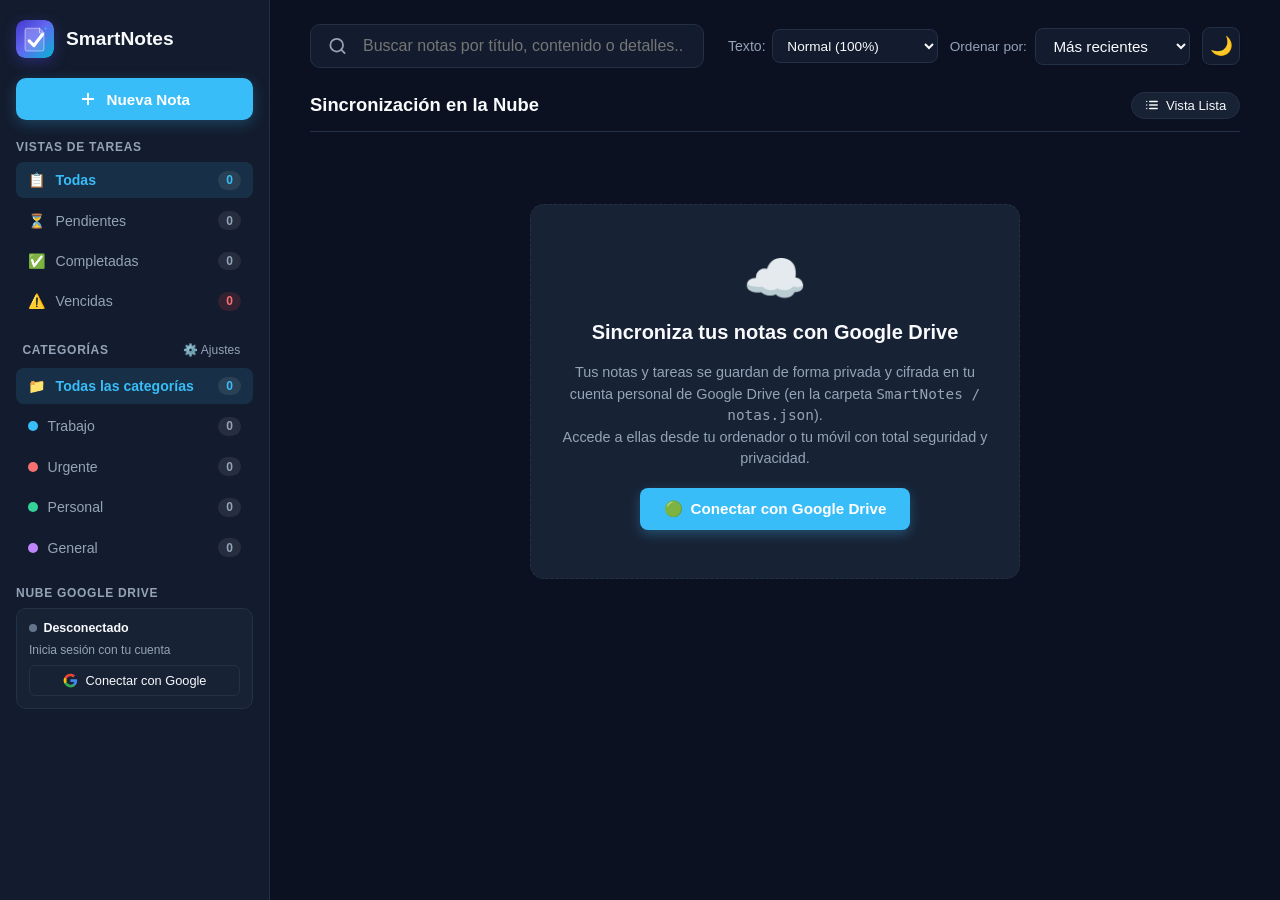
==== commit 89f47dc2: "feat(brand): redesign icon color gradient and official smartnotes symbol (v9.8)" ====
--- a/index.html
+++ b/index.html
@@ -8,7 +8,7 @@
   <meta name="apple-mobile-web-app-status-bar-style" content="black-translucent">
   <meta name="apple-mobile-web-app-title" content="SmartNotes">
   <meta name="theme-color" content="#4f46e5">
-  <link rel="icon" type="image/svg+xml" href="data:image/svg+xml,%3Csvg xmlns='http://www.w3.org/2000/svg' viewBox='0 0 32 32'%3E%3Crect width='32' height='32' rx='8' fill='%234f46e5'/%3E%3Cpath d='M8 16.5l5 5 11-11' fill='none' stroke='white' stroke-width='3.5' stroke-linecap='round' stroke-linejoin='round'/%3E%3C/svg%3E">
+  <link rel="icon" type="image/svg+xml" href="data:image/svg+xml,%3Csvg xmlns='http://www.w3.org/2000/svg' viewBox='0 0 512 512'%3E%3Cdefs%3E%3ClinearGradient id='bg' x1='0%25' y1='0%25' x2='100%25' y2='100%25'%3E%3Cstop offset='0%25' stop-color='%234338ca'/%3E%3Cstop offset='45%25' stop-color='%236366f1'/%3E%3Cstop offset='100%25' stop-color='%2306b6d4'/%3E%3C/linearGradient%3E%3ClinearGradient id='sheet' x1='0%25' y1='0%25' x2='100%25' y2='100%25'%3E%3Cstop offset='0%25' stop-color='%23ffffff' stop-opacity='0.25'/%3E%3Cstop offset='100%25' stop-color='%23ffffff' stop-opacity='0.10'/%3E%3C/linearGradient%3E%3C/defs%3E%3Crect width='512' height='512' rx='118' fill='url(%23bg)'/%3E%3Cpath d='M148 112 H316 L376 172 V392 C376 406 364 418 350 418 H148 C134 418 122 406 122 392 V138 C122 124 134 112 148 112 Z' fill='url(%23sheet)' stroke='rgba(255,255,255,0.45)' stroke-width='14' stroke-linejoin='round'/%3E%3Cpath d='M316 112 V166 C316 170 320 174 324 174 H376' fill='none' stroke='rgba(255,255,255,0.55)' stroke-width='14' stroke-linecap='round' stroke-linejoin='round'/%3E%3Cpath d='M178 280 L242 344 L356 196' fill='none' stroke='%23ffffff' stroke-width='42' stroke-linecap='round' stroke-linejoin='round'/%3E%3Cpath d='M400 88 C400 106 410 116 428 116 C410 116 400 126 400 144 C400 126 390 116 372 116 C390 116 400 106 400 88 Z' fill='%2338bdf8'/%3E%3C/svg%3E">
   <link rel="alternate icon" type="image/svg+xml" href="favicon.svg">
   <link rel="apple-touch-icon" href="icon-192.png">
   <link rel="manifest" href="manifest.json">
@@ -145,16 +145,21 @@
 }
 
 .logo-icon {
-  background: linear-gradient(135deg, #38bdf8, #818cf8);
-  color: #fff;
   width: 38px;
   height: 38px;
-  border-radius: 10px;
+  border-radius: 9px;
   display: flex;
   align-items: center;
   justify-content: center;
-  font-size: 1.2rem;
-  font-weight: bold;
+  flex-shrink: 0;
+  box-shadow: 0 4px 14px rgba(79, 70, 229, 0.35);
+  background: transparent;
+  transition: transform 0.2s cubic-bezier(0.4, 0, 0.2, 1), box-shadow 0.2s ease;
+}
+
+.logo-icon:hover {
+  transform: scale(1.06);
+  box-shadow: 0 6px 20px rgba(79, 70, 229, 0.45);
 }
 
 .brand-text h1 {
@@ -2059,7 +2064,26 @@
     <aside class="sidebar" id="sidebar">
       <div class="sidebar-header">
         <div class="brand">
-          <div class="logo-icon">✓</div>
+          <div class="logo-icon">
+            <svg width="38" height="38" viewBox="0 0 512 512" style="display: block; border-radius: 9px;">
+              <defs>
+                <linearGradient id="snLogoBg" x1="0%" y1="0%" x2="100%" y2="100%">
+                  <stop offset="0%" stop-color="#4338ca"/>
+                  <stop offset="45%" stop-color="#6366f1"/>
+                  <stop offset="100%" stop-color="#06b6d4"/>
+                </linearGradient>
+                <linearGradient id="snLogoSheet" x1="0%" y1="0%" x2="100%" y2="100%">
+                  <stop offset="0%" stop-color="#ffffff" stop-opacity="0.25"/>
+                  <stop offset="100%" stop-color="#ffffff" stop-opacity="0.10"/>
+                </linearGradient>
+              </defs>
+              <rect width="512" height="512" rx="118" fill="url(#snLogoBg)"/>
+              <path d="M148 112 H316 L376 172 V392 C376 406 364 418 350 418 H148 C134 418 122 406 122 392 V138 C122 124 134 112 148 112 Z" fill="url(#snLogoSheet)" stroke="rgba(255,255,255,0.45)" stroke-width="14" stroke-linejoin="round"/>
+              <path d="M316 112 V166 C316 170 320 174 324 174 H376" fill="none" stroke="rgba(255,255,255,0.55)" stroke-width="14" stroke-linecap="round" stroke-linejoin="round"/>
+              <path d="M178 280 L242 344 L356 196" fill="none" stroke="#ffffff" stroke-width="42" stroke-linecap="round" stroke-linejoin="round"/>
+              <path d="M400 88 C400 106 410 116 428 116 C410 116 400 126 400 144 C400 126 390 116 372 116 C390 116 400 106 400 88 Z" fill="#38bdf8"/>
+            </svg>
+          </div>
           <div class="brand-text">
             <h1>SmartNotes</h1>
           </div>
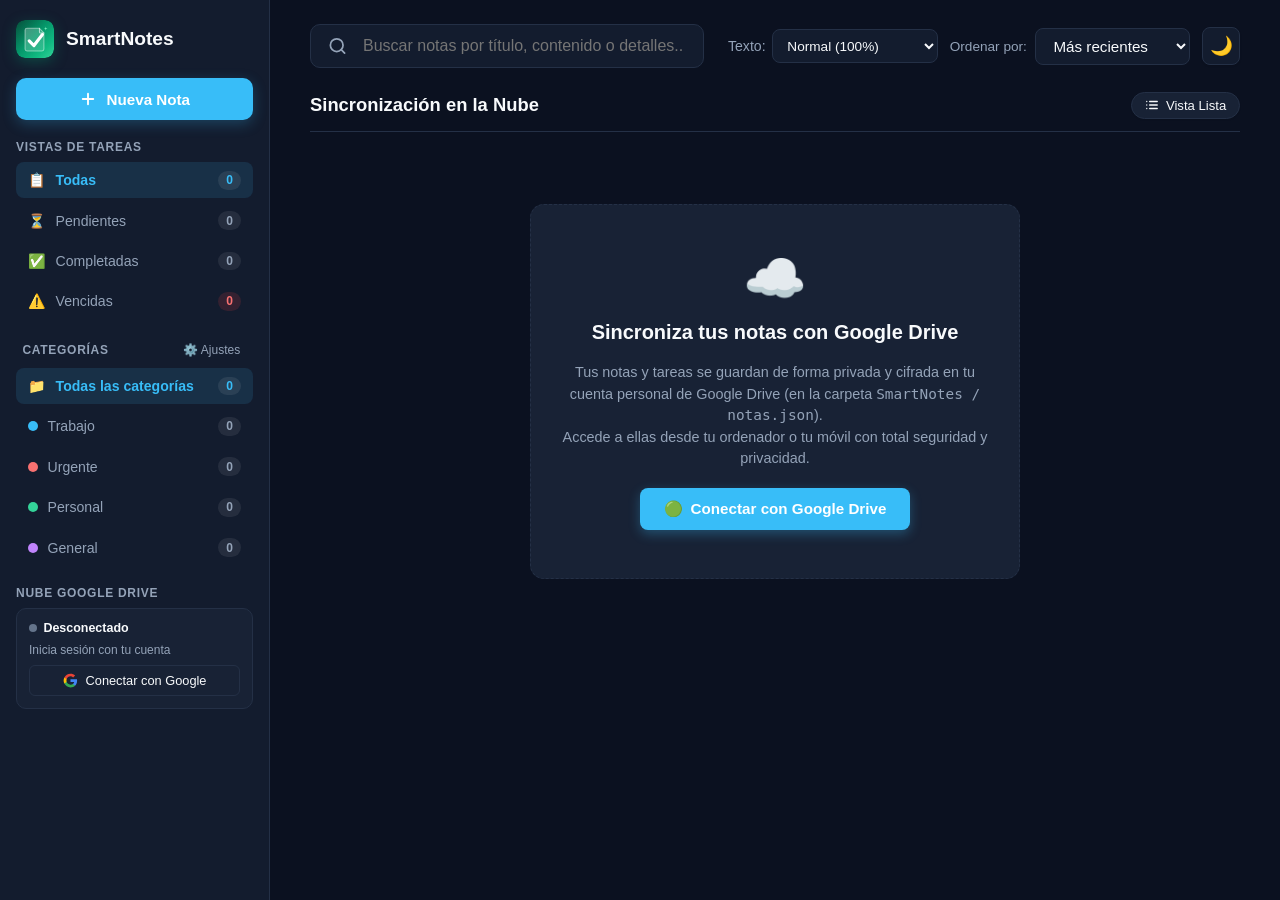
==== commit 2513de3a: "feat(brand): update icon palette to vibrant emerald and mint (v9.8)" ====
--- a/index.html
+++ b/index.html
@@ -7,8 +7,8 @@
   <meta name="apple-mobile-web-app-capable" content="yes">
   <meta name="apple-mobile-web-app-status-bar-style" content="black-translucent">
   <meta name="apple-mobile-web-app-title" content="SmartNotes">
-  <meta name="theme-color" content="#4f46e5">
-  <link rel="icon" type="image/svg+xml" href="data:image/svg+xml,%3Csvg xmlns='http://www.w3.org/2000/svg' viewBox='0 0 512 512'%3E%3Cdefs%3E%3ClinearGradient id='bg' x1='0%25' y1='0%25' x2='100%25' y2='100%25'%3E%3Cstop offset='0%25' stop-color='%234338ca'/%3E%3Cstop offset='45%25' stop-color='%236366f1'/%3E%3Cstop offset='100%25' stop-color='%2306b6d4'/%3E%3C/linearGradient%3E%3ClinearGradient id='sheet' x1='0%25' y1='0%25' x2='100%25' y2='100%25'%3E%3Cstop offset='0%25' stop-color='%23ffffff' stop-opacity='0.25'/%3E%3Cstop offset='100%25' stop-color='%23ffffff' stop-opacity='0.10'/%3E%3C/linearGradient%3E%3C/defs%3E%3Crect width='512' height='512' rx='118' fill='url(%23bg)'/%3E%3Cpath d='M148 112 H316 L376 172 V392 C376 406 364 418 350 418 H148 C134 418 122 406 122 392 V138 C122 124 134 112 148 112 Z' fill='url(%23sheet)' stroke='rgba(255,255,255,0.45)' stroke-width='14' stroke-linejoin='round'/%3E%3Cpath d='M316 112 V166 C316 170 320 174 324 174 H376' fill='none' stroke='rgba(255,255,255,0.55)' stroke-width='14' stroke-linecap='round' stroke-linejoin='round'/%3E%3Cpath d='M178 280 L242 344 L356 196' fill='none' stroke='%23ffffff' stroke-width='42' stroke-linecap='round' stroke-linejoin='round'/%3E%3Cpath d='M400 88 C400 106 410 116 428 116 C410 116 400 126 400 144 C400 126 390 116 372 116 C390 116 400 106 400 88 Z' fill='%2338bdf8'/%3E%3C/svg%3E">
+  <meta name="theme-color" content="#059669">
+  <link rel="icon" type="image/svg+xml" href="data:image/svg+xml,%3Csvg xmlns='http://www.w3.org/2000/svg' viewBox='0 0 512 512'%3E%3Cdefs%3E%3ClinearGradient id='bg' x1='0%25' y1='0%25' x2='100%25' y2='100%25'%3E%3Cstop offset='0%25' stop-color='%23064e3b'/%3E%3Cstop offset='45%25' stop-color='%23059669'/%3E%3Cstop offset='75%25' stop-color='%2310b981'/%3E%3Cstop offset='100%25' stop-color='%2334d399'/%3E%3C/linearGradient%3E%3ClinearGradient id='sheet' x1='0%25' y1='0%25' x2='100%25' y2='100%25'%3E%3Cstop offset='0%25' stop-color='%23ffffff' stop-opacity='0.25'/%3E%3Cstop offset='100%25' stop-color='%23ffffff' stop-opacity='0.10'/%3E%3C/linearGradient%3E%3C/defs%3E%3Crect width='512' height='512' rx='118' fill='url(%23bg)'/%3E%3Cpath d='M148 112 H316 L376 172 V392 C376 406 364 418 350 418 H148 C134 418 122 406 122 392 V138 C122 124 134 112 148 112 Z' fill='url(%23sheet)' stroke='rgba(255,255,255,0.45)' stroke-width='14' stroke-linejoin='round'/%3E%3Cpath d='M316 112 V166 C316 170 320 174 324 174 H376' fill='none' stroke='rgba(255,255,255,0.6)' stroke-width='14' stroke-linecap='round' stroke-linejoin='round'/%3E%3Cpath d='M178 280 L242 344 L356 196' fill='none' stroke='%23ffffff' stroke-width='42' stroke-linecap='round' stroke-linejoin='round'/%3E%3Cpath d='M400 88 C400 106 410 116 428 116 C410 116 400 126 400 144 C400 126 390 116 372 116 C390 116 400 106 400 88 Z' fill='%236ee7b7'/%3E%3C/svg%3E">
   <link rel="alternate icon" type="image/svg+xml" href="favicon.svg">
   <link rel="apple-touch-icon" href="icon-192.png">
   <link rel="manifest" href="manifest.json">
@@ -152,14 +152,14 @@
   align-items: center;
   justify-content: center;
   flex-shrink: 0;
-  box-shadow: 0 4px 14px rgba(79, 70, 229, 0.35);
+  box-shadow: 0 4px 14px rgba(5, 150, 105, 0.35);
   background: transparent;
   transition: transform 0.2s cubic-bezier(0.4, 0, 0.2, 1), box-shadow 0.2s ease;
 }
 
 .logo-icon:hover {
   transform: scale(1.06);
-  box-shadow: 0 6px 20px rgba(79, 70, 229, 0.45);
+  box-shadow: 0 6px 20px rgba(5, 150, 105, 0.45);
 }
 
 .brand-text h1 {
@@ -2068,9 +2068,10 @@
             <svg width="38" height="38" viewBox="0 0 512 512" style="display: block; border-radius: 9px;">
               <defs>
                 <linearGradient id="snLogoBg" x1="0%" y1="0%" x2="100%" y2="100%">
-                  <stop offset="0%" stop-color="#4338ca"/>
-                  <stop offset="45%" stop-color="#6366f1"/>
-                  <stop offset="100%" stop-color="#06b6d4"/>
+                  <stop offset="0%" stop-color="#064e3b"/>
+                  <stop offset="45%" stop-color="#059669"/>
+                  <stop offset="75%" stop-color="#10b981"/>
+                  <stop offset="100%" stop-color="#34d399"/>
                 </linearGradient>
                 <linearGradient id="snLogoSheet" x1="0%" y1="0%" x2="100%" y2="100%">
                   <stop offset="0%" stop-color="#ffffff" stop-opacity="0.25"/>
@@ -2079,9 +2080,9 @@
               </defs>
               <rect width="512" height="512" rx="118" fill="url(#snLogoBg)"/>
               <path d="M148 112 H316 L376 172 V392 C376 406 364 418 350 418 H148 C134 418 122 406 122 392 V138 C122 124 134 112 148 112 Z" fill="url(#snLogoSheet)" stroke="rgba(255,255,255,0.45)" stroke-width="14" stroke-linejoin="round"/>
-              <path d="M316 112 V166 C316 170 320 174 324 174 H376" fill="none" stroke="rgba(255,255,255,0.55)" stroke-width="14" stroke-linecap="round" stroke-linejoin="round"/>
+              <path d="M316 112 V166 C316 170 320 174 324 174 H376" fill="none" stroke="rgba(255,255,255,0.6)" stroke-width="14" stroke-linecap="round" stroke-linejoin="round"/>
               <path d="M178 280 L242 344 L356 196" fill="none" stroke="#ffffff" stroke-width="42" stroke-linecap="round" stroke-linejoin="round"/>
-              <path d="M400 88 C400 106 410 116 428 116 C410 116 400 126 400 144 C400 126 390 116 372 116 C390 116 400 106 400 88 Z" fill="#38bdf8"/>
+              <path d="M400 88 C400 106 410 116 428 116 C410 116 400 126 400 144 C400 126 390 116 372 116 C390 116 400 106 400 88 Z" fill="#6ee7b7"/>
             </svg>
           </div>
           <div class="brand-text">
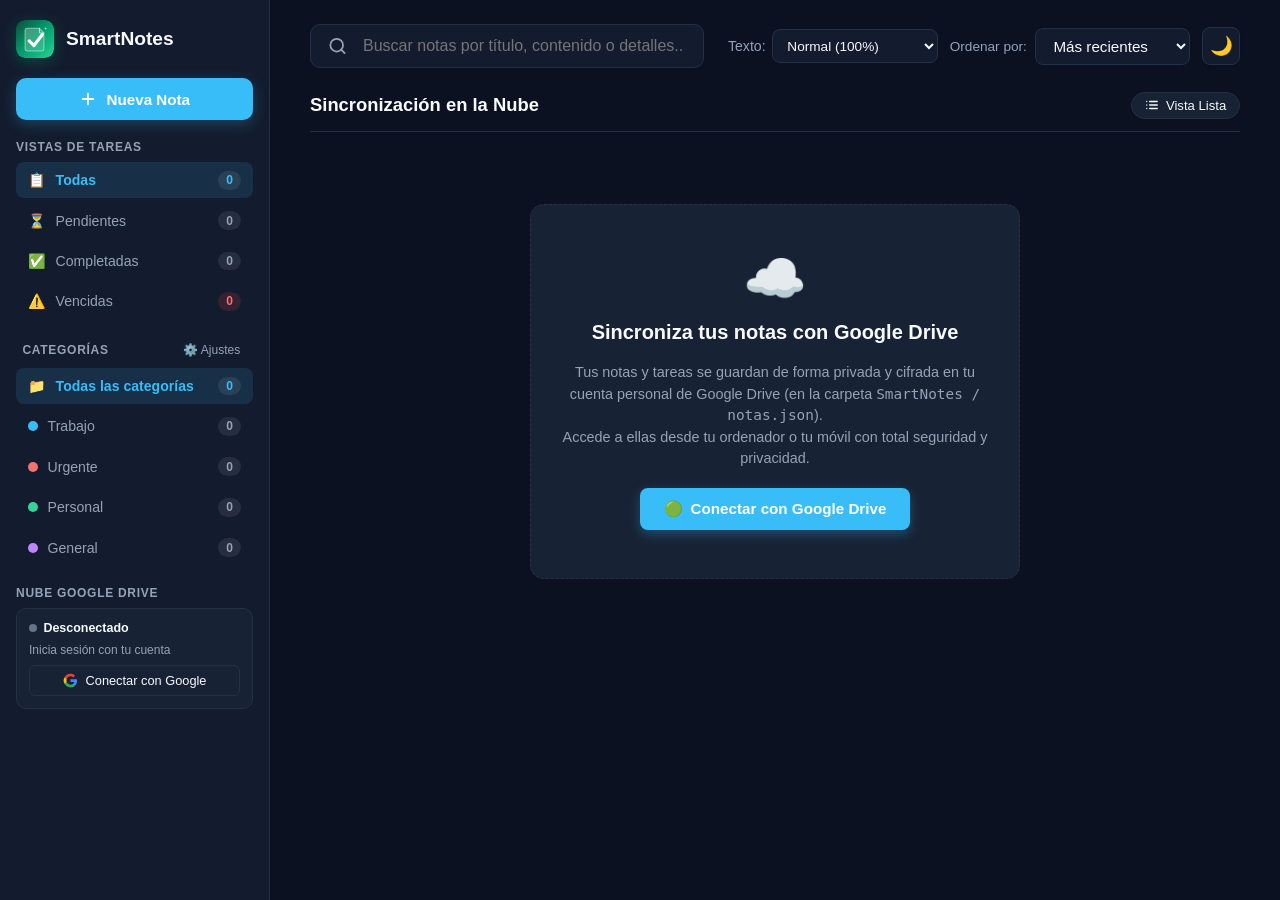
==== commit 914c42b4: "fix(favicon): provide physical favicon.ico and dynamic cache buster to force tab update (v9.9)" ====
--- a/index.html
+++ b/index.html
@@ -8,10 +8,11 @@
   <meta name="apple-mobile-web-app-status-bar-style" content="black-translucent">
   <meta name="apple-mobile-web-app-title" content="SmartNotes">
   <meta name="theme-color" content="#059669">
-  <link rel="icon" type="image/svg+xml" href="data:image/svg+xml,%3Csvg xmlns='http://www.w3.org/2000/svg' viewBox='0 0 512 512'%3E%3Cdefs%3E%3ClinearGradient id='bg' x1='0%25' y1='0%25' x2='100%25' y2='100%25'%3E%3Cstop offset='0%25' stop-color='%23064e3b'/%3E%3Cstop offset='45%25' stop-color='%23059669'/%3E%3Cstop offset='75%25' stop-color='%2310b981'/%3E%3Cstop offset='100%25' stop-color='%2334d399'/%3E%3C/linearGradient%3E%3ClinearGradient id='sheet' x1='0%25' y1='0%25' x2='100%25' y2='100%25'%3E%3Cstop offset='0%25' stop-color='%23ffffff' stop-opacity='0.25'/%3E%3Cstop offset='100%25' stop-color='%23ffffff' stop-opacity='0.10'/%3E%3C/linearGradient%3E%3C/defs%3E%3Crect width='512' height='512' rx='118' fill='url(%23bg)'/%3E%3Cpath d='M148 112 H316 L376 172 V392 C376 406 364 418 350 418 H148 C134 418 122 406 122 392 V138 C122 124 134 112 148 112 Z' fill='url(%23sheet)' stroke='rgba(255,255,255,0.45)' stroke-width='14' stroke-linejoin='round'/%3E%3Cpath d='M316 112 V166 C316 170 320 174 324 174 H376' fill='none' stroke='rgba(255,255,255,0.6)' stroke-width='14' stroke-linecap='round' stroke-linejoin='round'/%3E%3Cpath d='M178 280 L242 344 L356 196' fill='none' stroke='%23ffffff' stroke-width='42' stroke-linecap='round' stroke-linejoin='round'/%3E%3Cpath d='M400 88 C400 106 410 116 428 116 C410 116 400 126 400 144 C400 126 390 116 372 116 C390 116 400 106 400 88 Z' fill='%236ee7b7'/%3E%3C/svg%3E">
-  <link rel="alternate icon" type="image/svg+xml" href="favicon.svg">
-  <link rel="apple-touch-icon" href="icon-192.png">
-  <link rel="manifest" href="manifest.json">
+  <link rel="icon" type="image/x-icon" href="favicon.ico?v=4">
+  <link rel="icon" type="image/svg+xml" href="favicon.svg?v=4">
+  <link rel="alternate icon" type="image/png" href="icon-192.png?v=4">
+  <link rel="apple-touch-icon" href="icon-192.png?v=4">
+  <link rel="manifest" href="manifest.json?v=4">
   <title>SmartNotes - Gestor Inteligente con Google Drive</title>
   <style>
 :root {
@@ -2573,6 +2574,7 @@
     this.initTooltips();
     this.initGoogleDrive();
     this.initPWA();
+    this.refreshFavicon();
     this.render();
   }
 
@@ -4062,6 +4064,20 @@
         this.pwaInstallBtnText.textContent = 'Añadir a Pantalla de Inicio';
       }
     }
+  }
+
+  refreshFavicon() {
+    try {
+      const v = 'v=' + Date.now();
+      const links = document.querySelectorAll("link[rel*='icon']");
+      links.forEach((l) => {
+        const href = l.getAttribute('href');
+        if (href && !href.startsWith('data:')) {
+          const clean = href.split('?')[0];
+          l.setAttribute('href', `${clean}?${v}`);
+        }
+      });
+    } catch (e) {}
   }
 
   escapeHTML(str) {
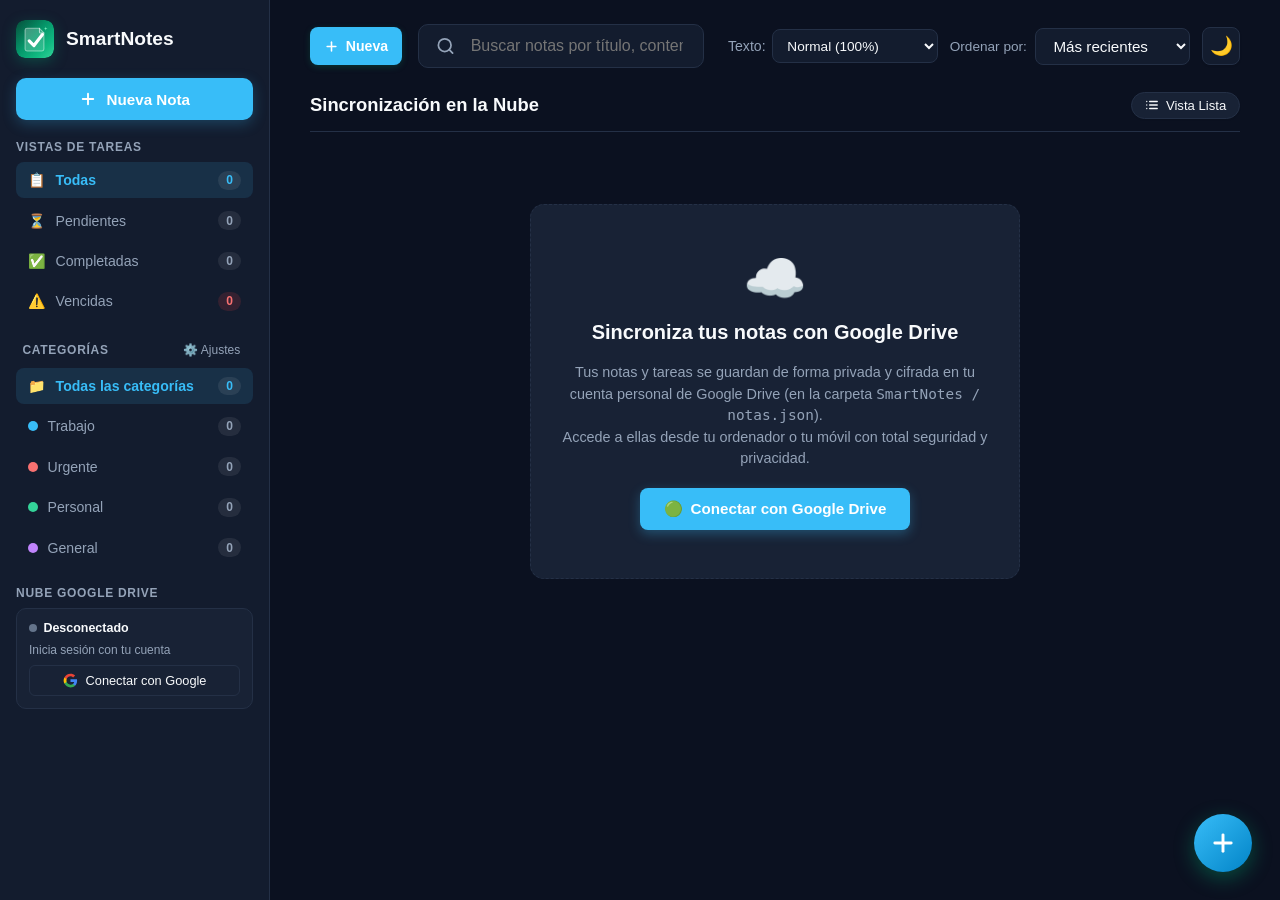
==== commit d076b86f: "feat(ui): add mobile FAB and header button for new note, remove redundant pwa install button (v9.10)" ====
--- a/index.html
+++ b/index.html
@@ -377,37 +377,6 @@
   color: #4285f4;
 }
 
-.sync-btn.pwa-btn {
-  background: rgba(79, 70, 229, 0.12);
-  border: 1px solid rgba(79, 70, 229, 0.35);
-  color: var(--accent);
-  font-weight: 600;
-  cursor: pointer;
-  display: flex;
-  align-items: center;
-  justify-content: center;
-  gap: 0.5rem;
-  transition: all 0.2s cubic-bezier(0.4, 0, 0.2, 1);
-}
-
-.sync-btn.pwa-btn:hover {
-  background: var(--accent);
-  color: #fff;
-  border-color: var(--accent);
-  transform: translateY(-1px);
-  box-shadow: 0 4px 12px rgba(79, 70, 229, 0.35);
-}
-
-body.light-theme .sync-btn.pwa-btn {
-  background: #eef2ff;
-  border-color: #c7d2fe;
-  color: #4338ca;
-}
-
-body.light-theme .sync-btn.pwa-btn:hover {
-  background: var(--accent);
-  color: #fff;
-}
 
 .sync-filename {
   font-size: 0.75rem;
@@ -568,6 +537,42 @@
   padding: 0.4rem 0.7rem;
   border-radius: 8px;
   cursor: pointer;
+}
+
+/* Botón Rápido Nueva Nota en Topbar */
+.topbar-new-note-btn {
+  background: var(--accent);
+  color: #ffffff;
+  border: none;
+  border-radius: 8px;
+  height: 38px;
+  padding: 0 0.85rem;
+  display: inline-flex;
+  align-items: center;
+  gap: 0.45rem;
+  cursor: pointer;
+  font-size: 0.88rem;
+  font-weight: 600;
+  white-space: nowrap;
+  flex-shrink: 0;
+  box-shadow: 0 2px 6px rgba(5, 150, 105, 0.25);
+  transition: all 0.2s cubic-bezier(0.4, 0, 0.2, 1);
+}
+
+.topbar-new-note-btn svg {
+  width: 15px;
+  height: 15px;
+  stroke: currentColor;
+}
+
+.topbar-new-note-btn:hover {
+  background: var(--accent-hover);
+  transform: translateY(-1.5px);
+  box-shadow: 0 4px 12px rgba(5, 150, 105, 0.35);
+}
+
+.topbar-new-note-btn:active {
+  transform: scale(0.94);
 }
 
 .search-box {
@@ -703,6 +708,54 @@
   background: #e2e8f0;
   border-color: var(--accent);
   box-shadow: 0 4px 10px rgba(0, 0, 0, 0.1);
+}
+
+/* Botón Flotante de Acción Rápida (FAB) */
+.fab-new-note {
+  position: fixed;
+  bottom: calc(1.75rem + env(safe-area-inset-bottom, 0px));
+  right: calc(1.75rem + env(safe-area-inset-right, 0px));
+  width: 58px;
+  height: 58px;
+  border-radius: 50%;
+  background: linear-gradient(135deg, var(--accent) 0%, var(--accent-hover) 100%);
+  color: #ffffff;
+  border: none;
+  box-shadow: 0 6px 20px rgba(5, 150, 105, 0.45), 0 2px 6px rgba(0, 0, 0, 0.15);
+  display: flex;
+  align-items: center;
+  justify-content: center;
+  cursor: pointer;
+  z-index: 99;
+  transition: transform 0.25s cubic-bezier(0.34, 1.56, 0.64, 1), box-shadow 0.2s, background 0.2s;
+  outline: none;
+  -webkit-tap-highlight-color: transparent;
+}
+
+.fab-new-note svg {
+  width: 28px;
+  height: 28px;
+  stroke: currentColor;
+  transition: transform 0.25s ease;
+}
+
+.fab-new-note:hover {
+  transform: scale(1.1) translateY(-2px);
+  box-shadow: 0 10px 28px rgba(5, 150, 105, 0.55), 0 3px 8px rgba(0, 0, 0, 0.2);
+}
+
+.fab-new-note:active {
+  transform: scale(0.92);
+}
+
+/* Cuando el formulario está abierto, el FAB rota 45° a '✕' y cambia a tono de cancelación */
+.fab-new-note.is-open {
+  background: linear-gradient(135deg, #ef4444 0%, #dc2626 100%);
+  box-shadow: 0 6px 20px rgba(220, 38, 38, 0.45), 0 2px 6px rgba(0, 0, 0, 0.15);
+}
+
+.fab-new-note.is-open svg {
+  transform: rotate(45deg);
 }
 
 /* Barra de Filtro Activo */
@@ -1851,7 +1904,7 @@
   }
 
   .main-content {
-    padding: 1rem 0.85rem;
+    padding: 1rem 0.85rem 5.5rem 0.85rem;
     gap: 1.1rem;
     width: 100%;
     max-width: 100%;
@@ -1871,6 +1924,23 @@
     width: 100%;
     min-width: 0;
     gap: 0.5rem;
+  }
+
+  .topbar-new-note-btn {
+    width: 38px;
+    height: 38px;
+    padding: 0;
+    justify-content: center;
+    flex-shrink: 0;
+  }
+
+  .topbar-new-note-btn .topbar-btn-text {
+    display: none;
+  }
+
+  .topbar-new-note-btn svg {
+    width: 18px;
+    height: 18px;
   }
 
   .search-box {
@@ -1935,7 +2005,7 @@
 
 @media (max-width: 600px) {
   .main-content {
-    padding: 0.75rem 0.6rem;
+    padding: 0.75rem 0.6rem 5.5rem 0.6rem;
   }
 
   .full-width-grid {
@@ -2176,18 +2246,6 @@
           </button>
         </div>
       </div>
-
-      <!-- Instalación como App PWA en Móvil / Escritorio -->
-      <div class="sidebar-section" id="pwaInstallSection" style="display: none;">
-        <button id="pwaInstallBtn" class="sync-btn pwa-btn" title="Instalar SmartNotes como aplicación en tu dispositivo">
-          <svg width="15" height="15" viewBox="0 0 24 24" fill="none" stroke="currentColor" stroke-width="2.2" stroke-linecap="round" stroke-linejoin="round">
-            <path d="M21 15v4a2 2 0 0 1-2 2H5a2 2 0 0 1-2-2v-4"></path>
-            <polyline points="7 10 12 15 17 10"></polyline>
-            <line x1="12" y1="15" x2="12" y2="3"></line>
-          </svg>
-          <span id="pwaInstallBtnText">Instalar App en el Móvil</span>
-        </button>
-      </div>
     </aside>
 
     <!-- Backdrop móvil -->
@@ -2199,6 +2257,13 @@
       <header class="topbar">
         <div class="topbar-left">
           <button class="mobile-menu-btn" id="mobileMenuBtn" title="Abrir barra lateral">☰</button>
+          <button class="topbar-new-note-btn" id="topbarNewNoteBtn" title="Crear nueva nota" aria-label="Crear nueva nota">
+            <svg viewBox="0 0 24 24" fill="none" stroke="currentColor" stroke-width="2.5" stroke-linecap="round" stroke-linejoin="round">
+              <line x1="12" y1="5" x2="12" y2="19"></line>
+              <line x1="5" y1="12" x2="19" y2="12"></line>
+            </svg>
+            <span class="topbar-btn-text">Nueva</span>
+          </button>
           <div class="search-box">
             <span class="search-icon">
               <svg viewBox="0 0 24 24" fill="none" stroke="currentColor" stroke-width="2.2" stroke-linecap="round" stroke-linejoin="round">
@@ -2314,6 +2379,14 @@
         <!-- Se puebla dinámicamente con app.js -->
       </div>
     </main>
+
+    <!-- Botón Flotante de Acción Rápida (FAB) para Móvil / Tablet / Escritorio -->
+    <button class="fab-new-note" id="fabNewNoteBtn" title="Crear nueva nota" aria-label="Crear nueva nota">
+      <svg viewBox="0 0 24 24" fill="none" stroke="currentColor" stroke-width="2.5" stroke-linecap="round" stroke-linejoin="round">
+        <line x1="12" y1="5" x2="12" y2="19"></line>
+        <line x1="5" y1="12" x2="19" y2="12"></line>
+      </svg>
+    </button>
   </div>
 
   <!-- Modal de Detalle de Nota (Lectura Completa) -->
@@ -2592,6 +2665,8 @@
     this.newNoteSection = document.getElementById('newNoteSection');
     this.toggleFormBtn = document.getElementById('toggleFormBtn');
     this.toggleFormBtnText = document.getElementById('toggleFormBtnText');
+    this.topbarNewNoteBtn = document.getElementById('topbarNewNoteBtn');
+    this.fabNewNoteBtn = document.getElementById('fabNewNoteBtn');
     this.closeFormBtn = document.getElementById('closeFormBtn');
     this.newNoteForm = document.getElementById('newNoteForm');
     this.noteTitleInput = document.getElementById('noteTitle');
@@ -2658,11 +2733,6 @@
     this.syncDot = document.getElementById('syncDot');
     this.syncStatusText = document.getElementById('syncStatusText');
     this.syncFolderText = document.getElementById('syncFolderText');
-
-    // PWA Instalación
-    this.pwaInstallSection = document.getElementById('pwaInstallSection');
-    this.pwaInstallBtn = document.getElementById('pwaInstallBtn');
-    this.pwaInstallBtnText = document.getElementById('pwaInstallBtnText');
 
     // Modal de Diálogo Personalizado (Reemplazo estético de alert y confirm)
     this.customDialogModal = document.getElementById('customDialogModal');
@@ -3074,10 +3144,26 @@
     if (isOpen) {
       this.newNoteSection.classList.add('open');
       if (this.toggleFormBtnText) this.toggleFormBtnText.textContent = 'Cerrar Form';
-      this.noteTitleInput.focus();
+      if (this.fabNewNoteBtn) {
+        this.fabNewNoteBtn.classList.add('is-open');
+        this.fabNewNoteBtn.title = 'Cerrar formulario de nota';
+        this.fabNewNoteBtn.setAttribute('aria-label', 'Cerrar formulario de nota');
+      }
+      if (this.sidebar.classList.contains('open')) {
+        this.toggleSidebar(false);
+      }
+      setTimeout(() => {
+        this.newNoteSection.scrollIntoView({ behavior: 'smooth', block: 'start' });
+        if (this.noteTitleInput) this.noteTitleInput.focus();
+      }, 50);
     } else {
       this.newNoteSection.classList.remove('open');
       if (this.toggleFormBtnText) this.toggleFormBtnText.textContent = 'Nueva Nota';
+      if (this.fabNewNoteBtn) {
+        this.fabNewNoteBtn.classList.remove('is-open');
+        this.fabNewNoteBtn.title = 'Crear nueva nota';
+        this.fabNewNoteBtn.setAttribute('aria-label', 'Crear nueva nota');
+      }
     }
   }
 
@@ -3235,9 +3321,11 @@
     this.mobileCloseSidebarBtn.addEventListener('click', () => this.toggleSidebar(false));
     this.sidebarBackdrop.addEventListener('click', () => this.toggleSidebar(false));
 
-    // Formulario Toggle
-    this.toggleFormBtn.addEventListener('click', () => this.toggleForm());
-    this.closeFormBtn.addEventListener('click', () => this.toggleForm(false));
+    // Formulario Toggle (Sidebar, Botón Superior y FAB Flotante)
+    if (this.toggleFormBtn) this.toggleFormBtn.addEventListener('click', () => this.toggleForm());
+    if (this.topbarNewNoteBtn) this.topbarNewNoteBtn.addEventListener('click', () => this.toggleForm());
+    if (this.fabNewNoteBtn) this.fabNewNoteBtn.addEventListener('click', () => this.toggleForm());
+    if (this.closeFormBtn) this.closeFormBtn.addEventListener('click', () => this.toggleForm(false));
 
     // Navegación por Estado en Sidebar
     this.navItems.forEach((item) => {
@@ -4008,62 +4096,10 @@
   }
 
   initPWA() {
-    if (!this.pwaInstallSection || !this.pwaInstallBtn) return;
-
-    let deferredPrompt = null;
-
-    // 1. Detección en Android / Chromium / Edge
-    window.addEventListener('beforeinstallprompt', (e) => {
-      e.preventDefault();
-      deferredPrompt = e;
-      this.pwaInstallSection.style.display = 'block';
-      if (this.pwaInstallBtnText) {
-        this.pwaInstallBtnText.textContent = 'Instalar App en el Móvil';
-      }
+    // La instalación de la PWA se realiza directamente desde el menú nativo del navegador (Chrome, Edge, Safari, Samsung Internet)
+    window.addEventListener('appinstalled', () => {
+      console.log('[PWA] SmartNotes instalada con éxito en el dispositivo.');
     });
-
-    this.pwaInstallBtn.addEventListener('click', async () => {
-      if (deferredPrompt) {
-        deferredPrompt.prompt();
-        const choice = await deferredPrompt.userChoice;
-        if (choice.outcome === 'accepted') {
-          this.pwaInstallSection.style.display = 'none';
-        }
-        deferredPrompt = null;
-      } else {
-        const isIOS = /iphone|ipad|ipod/i.test(navigator.userAgent);
-        if (isIOS) {
-          await this.showAlert({
-            title: 'Instalar en iPhone o iPad',
-            message: 'Para instalar SmartNotes en tu pantalla de inicio:<br><br>1. Pulsa el botón <strong>Compartir</strong> (icono de cuadrado con flecha hacia arriba ⬆️ en la barra del navegador).<br><br>2. Desliza hacia abajo y pulsa <strong>"Añadir a la pantalla de inicio"</strong> 📲.<br><br>¡Listo! SmartNotes funcionará a pantalla completa como una aplicación nativa.',
-            icon: '📲',
-            confirmText: 'Entendido'
-          });
-        } else {
-          await this.showAlert({
-            title: 'Instalar Aplicación',
-            message: 'Para instalar SmartNotes en este dispositivo:<br><br>1. Abre el menú de opciones del navegador (icono de 3 puntos <strong>⋮</strong> arriba a la derecha).<br><br>2. Pulsa en <strong>"Instalar aplicación"</strong> o <strong>"Añadir a la pantalla de inicio"</strong> 📲.',
-            icon: '📲',
-            confirmText: 'Entendido'
-          });
-        }
-      }
-    });
-
-    window.addEventListener('appinstalled', () => {
-      this.pwaInstallSection.style.display = 'none';
-      console.log('[PWA] SmartNotes instalada con éxito');
-    });
-
-    // En iOS Safari, si no está en modo standalone, mostrar el botón para guiar al usuario
-    const isIOS = /iphone|ipad|ipod/i.test(navigator.userAgent);
-    const isStandalone = window.matchMedia('(display-mode: standalone)').matches || ('standalone' in navigator && navigator.standalone);
-    if (isIOS && !isStandalone) {
-      this.pwaInstallSection.style.display = 'block';
-      if (this.pwaInstallBtnText) {
-        this.pwaInstallBtnText.textContent = 'Añadir a Pantalla de Inicio';
-      }
-    }
   }
 
   refreshFavicon() {
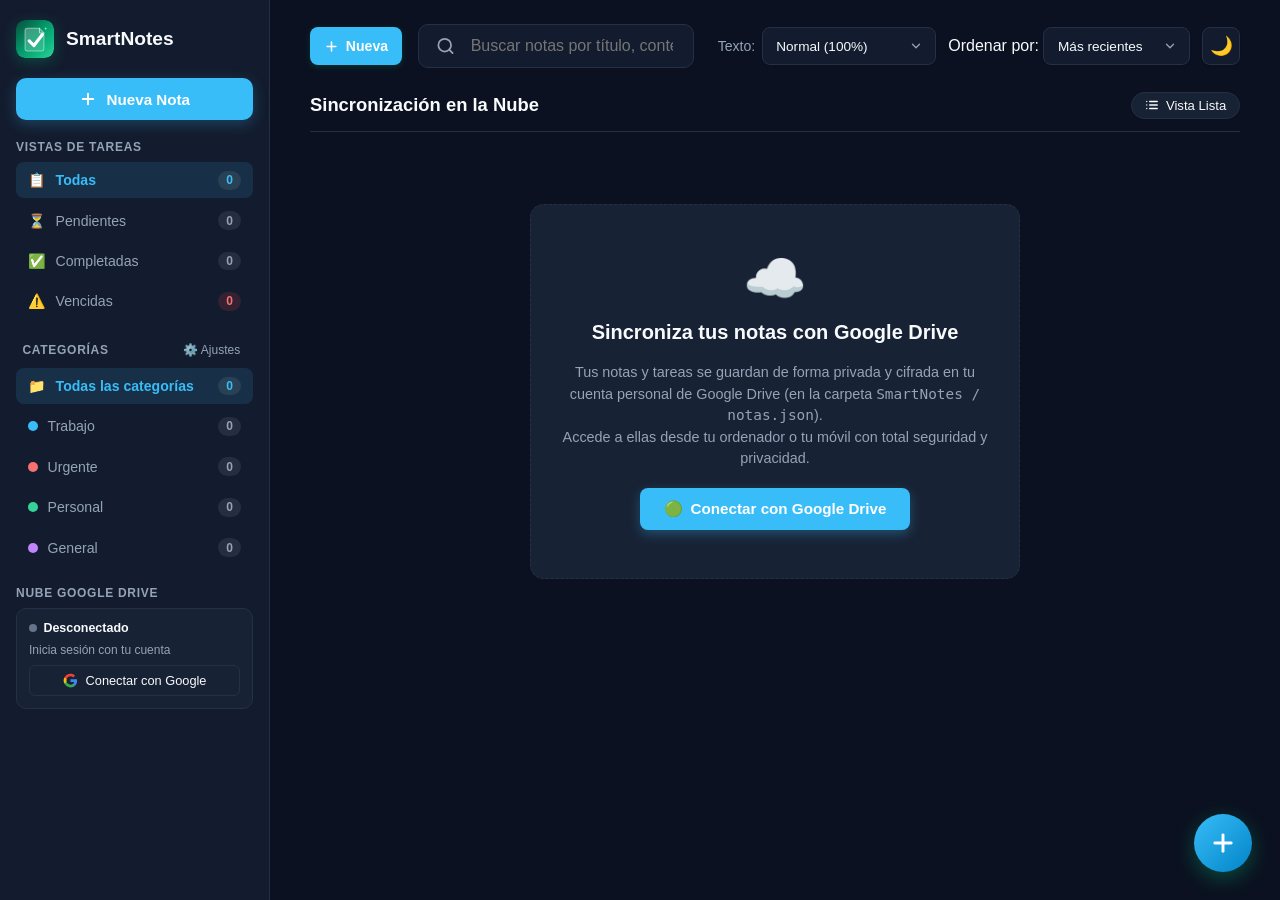
==== commit 82f625f3: "feat(ui): unify select dropdowns visual design and persist google drive session with offline cache (" ====
--- a/index.html
+++ b/index.html
@@ -65,7 +65,7 @@
 }
 
 body.light-theme .btn-new-note {
-  box-shadow: 0 4px 14px rgba(79, 70, 229, 0.3);
+  box-shadow: 0 4px 14px rgba(5, 150, 105, 0.25);
 }
 
 body.light-theme input[type="text"],
@@ -80,7 +80,7 @@
 body.light-theme textarea:focus,
 body.light-theme select:focus {
   border-color: var(--accent);
-  box-shadow: 0 0 0 3px rgba(79, 70, 229, 0.15);
+  box-shadow: 0 0 0 3px rgba(5, 150, 105, 0.18);
 }
 
 * {
@@ -638,33 +638,20 @@
   color: var(--text-muted);
 }
 
-.text-size-box select {
-  background: var(--bg-secondary);
+.text-size-box select,
+.sort-box select {
+  height: 38px;
+  background-color: var(--bg-secondary);
   border: 1px solid var(--border-color);
   border-radius: 8px;
-  padding: 0.45rem 0.65rem;
+  padding: 0 2.25rem 0 0.85rem;
   color: var(--text-main);
   outline: none;
   cursor: pointer;
   font-size: 0.85rem;
-}
-
-.sort-box {
-  display: flex;
-  align-items: center;
-  gap: 0.5rem;
-  font-size: 0.85rem;
-  color: var(--text-muted);
-}
-
-.sort-box select {
-  background: var(--bg-secondary);
-  border: 1px solid var(--border-color);
-  border-radius: 8px;
-  padding: 0.5rem 0.85rem;
-  color: var(--text-main);
-  outline: none;
-  cursor: pointer;
+  font-weight: 500;
+  display: inline-flex;
+  align-items: center;
 }
 
 /* Botón Icono Modo Oscuro / Claro en Topbar */
@@ -933,7 +920,7 @@
   flex-wrap: wrap;
 }
 
-input[type="text"], input[type="date"], textarea, select {
+input[type="text"], input[type="date"], textarea {
   background-color: var(--input-bg);
   border: 1px solid var(--border-color);
   border-radius: 8px;
@@ -944,8 +931,83 @@
   transition: border-color 0.2s;
 }
 
-input[type="text"]:focus, input[type="date"]:focus, textarea:focus, select:focus {
+input[type="text"]:focus, input[type="date"]:focus, textarea:focus {
   border-color: var(--accent);
+  box-shadow: 0 0 0 3px rgba(16, 185, 129, 0.15);
+}
+
+/* ========================================================
+   ESTILOS UNIFICADOS PARA LISTAS DESPLEGABLES (SELECT)
+   ======================================================== */
+select {
+  appearance: none;
+  -webkit-appearance: none;
+  -moz-appearance: none;
+  background-color: var(--input-bg);
+  background-image: url("data:image/svg+xml,%3Csvg xmlns='http://www.w3.org/2000/svg' width='16' height='16' viewBox='0 0 24 24' fill='none' stroke='%2394a3b8' stroke-width='2.2' stroke-linecap='round' stroke-linejoin='round'%3E%3Cpolyline points='6 9 12 15 18 9'%3E%3C/polyline%3E%3C/svg%3E");
+  background-repeat: no-repeat;
+  background-position: right 0.75rem center;
+  background-size: 14px 14px;
+  padding: 0.65rem 2.25rem 0.65rem 0.85rem !important;
+  border: 1px solid var(--border-color);
+  border-radius: 8px;
+  color: var(--text-main);
+  font-size: 0.9rem;
+  font-weight: 500;
+  outline: none;
+  cursor: pointer;
+  transition: border-color 0.2s, background-color 0.2s, box-shadow 0.2s;
+  box-shadow: 0 1px 2px rgba(0, 0, 0, 0.08);
+}
+
+select:hover {
+  border-color: var(--accent);
+  background-color: var(--bg-hover);
+  background-image: url("data:image/svg+xml,%3Csvg xmlns='http://www.w3.org/2000/svg' width='16' height='16' viewBox='0 0 24 24' fill='none' stroke='%2310b981' stroke-width='2.2' stroke-linecap='round' stroke-linejoin='round'%3E%3Cpolyline points='6 9 12 15 18 9'%3E%3C/polyline%3E%3C/svg%3E");
+}
+
+select:focus {
+  border-color: var(--accent);
+  box-shadow: 0 0 0 3px rgba(16, 185, 129, 0.2);
+  background-image: url("data:image/svg+xml,%3Csvg xmlns='http://www.w3.org/2000/svg' width='16' height='16' viewBox='0 0 24 24' fill='none' stroke='%2310b981' stroke-width='2.2' stroke-linecap='round' stroke-linejoin='round'%3E%3Cpolyline points='6 9 12 15 18 9'%3E%3C/polyline%3E%3C/svg%3E");
+}
+
+select option {
+  background-color: var(--bg-card);
+  color: var(--text-main);
+  padding: 0.6rem 0.8rem;
+  font-size: 0.9rem;
+}
+
+/* En Modo Claro */
+body.light-theme select {
+  background-color: #ffffff;
+  border-color: #cbd5e1;
+  color: #1e293b;
+  background-image: url("data:image/svg+xml,%3Csvg xmlns='http://www.w3.org/2000/svg' width='16' height='16' viewBox='0 0 24 24' fill='none' stroke='%2364748b' stroke-width='2.2' stroke-linecap='round' stroke-linejoin='round'%3E%3Cpolyline points='6 9 12 15 18 9'%3E%3C/polyline%3E%3C/svg%3E");
+  box-shadow: 0 1px 2px rgba(0, 0, 0, 0.04);
+}
+
+body.light-theme select:hover {
+  background-color: #f8fafc;
+  border-color: var(--accent);
+  background-image: url("data:image/svg+xml,%3Csvg xmlns='http://www.w3.org/2000/svg' width='16' height='16' viewBox='0 0 24 24' fill='none' stroke='%23059669' stroke-width='2.2' stroke-linecap='round' stroke-linejoin='round'%3E%3Cpolyline points='6 9 12 15 18 9'%3E%3C/polyline%3E%3C/svg%3E");
+}
+
+body.light-theme select:focus {
+  border-color: var(--accent);
+  box-shadow: 0 0 0 3px rgba(5, 150, 105, 0.18);
+  background-image: url("data:image/svg+xml,%3Csvg xmlns='http://www.w3.org/2000/svg' width='16' height='16' viewBox='0 0 24 24' fill='none' stroke='%23059669' stroke-width='2.2' stroke-linecap='round' stroke-linejoin='round'%3E%3Cpolyline points='6 9 12 15 18 9'%3E%3C/polyline%3E%3C/svg%3E");
+}
+
+body.light-theme select option {
+  background-color: #ffffff;
+  color: #1e293b;
+}
+
+#newNoteForm select,
+#editNoteForm select {
+  height: 44px;
 }
 
 .flex-1 {
@@ -1970,30 +2032,15 @@
     display: none;
   }
 
-  .text-size-box select {
-    width: 100%;
-    min-width: 0;
-    padding: 0.45rem 0.35rem;
-    font-size: 0.8rem;
-  }
-
-  .sort-box {
-    flex: 1.35;
-    min-width: 0;
-    display: flex;
-    align-items: center;
-    gap: 0.25rem;
-  }
-
-  .sort-box label {
-    display: none;
-  }
-
+  .text-size-box select,
   .sort-box select {
     width: 100%;
     min-width: 0;
-    padding: 0.45rem 0.35rem;
-    font-size: 0.8rem;
+    height: 36px;
+    padding: 0 1.6rem 0 0.5rem !important;
+    background-position: right 0.45rem center;
+    background-size: 12px 12px;
+    font-size: 0.78rem;
   }
 
   .theme-toggle-btn {
@@ -2613,12 +2660,6 @@
 // --- Aplicación Principal ---
 class NotesApp {
   constructor() {
-    // Limpieza estricta: cero notas o categorías en localStorage
-    try {
-      localStorage.removeItem('speckit_notes_data_v1');
-      localStorage.removeItem('speckit_categories_v1');
-    } catch {}
-
     this.notes = [];
     this.categories = [...DEFAULT_CATEGORIES];
     this.activeCategoryFilter = 'all'; // all o nombre de la categoría
@@ -2629,13 +2670,35 @@
     this.textScale = StorageService.loadTextScale();
     this.viewMode = StorageService.loadViewMode();
 
-    // Google Drive Cloud Sync
+    // Google Drive Cloud Sync y Persistencia
     this.googleClientId = GOOGLE_CLIENT_ID;
     this.driveAccessToken = null;
     this.driveTokenClient = null;
     this.driveFileId = localStorage.getItem('smartnotes_gdrive_file_id') || null;
     this.driveUser = null;
     this.driveSaveTimeout = null;
+
+    // Restauración inmediata desde caché local para que al abrir la app nunca se vea vacía
+    if (localStorage.getItem('smartnotes_gdrive_connected') === 'true') {
+      try {
+        const cachedNotes = localStorage.getItem('smartnotes_cached_notes');
+        if (cachedNotes) {
+          const parsed = JSON.parse(cachedNotes);
+          if (Array.isArray(parsed)) this.notes = parsed;
+        }
+        const cachedCats = localStorage.getItem('smartnotes_cached_categories');
+        if (cachedCats) {
+          const parsedCats = JSON.parse(cachedCats);
+          if (Array.isArray(parsedCats) && parsedCats.length) this.categories = parsedCats;
+        }
+        const cachedUser = localStorage.getItem('smartnotes_gdrive_user');
+        if (cachedUser) {
+          this.driveUser = JSON.parse(cachedUser);
+        }
+      } catch (e) {
+        console.warn('Error leyendo caché local de SmartNotes:', e);
+      }
+    }
 
     this.cacheElements();
     this.initTheme();
@@ -3390,7 +3453,18 @@
       this.connectDriveBtn.addEventListener('click', () => this.handleConnectGoogleDrive());
     }
     if (this.disconnectDriveBtn) {
-      this.disconnectDriveBtn.addEventListener('click', () => this.disconnectGoogleDrive());
+      this.disconnectDriveBtn.addEventListener('click', async () => {
+        const confirmed = await this.showConfirm({
+          title: 'Cerrar Sesión de Google Drive',
+          message: 'Tus notas están guardadas en tu Google Drive (carpeta <strong>SmartNotes/notas.json</strong>).<br><br>Al cerrar sesión en este dispositivo, las notas se ocultarán de la pantalla hasta que vuelvas a conectar tu cuenta de Google.<br><br>¿Deseas cerrar la sesión ahora?',
+          icon: '☁️',
+          confirmText: 'Cerrar Sesión',
+          cancelText: 'Continuar Conectado'
+        });
+        if (confirmed) {
+          this.disconnectGoogleDrive();
+        }
+      });
     }
 
     // Escala de texto
@@ -3699,7 +3773,25 @@
   // --- Sincronización en la Nube con Google Drive (OAuth 2.0 / GIS) ---
   initGoogleDrive() {
     this.googleClientId = GOOGLE_CLIENT_ID;
-    this.updateGoogleSyncUI('disconnected');
+    const isDriveConnected = localStorage.getItem('smartnotes_gdrive_connected') === 'true';
+
+    if (isDriveConnected) {
+      const token = localStorage.getItem('smartnotes_gdrive_token');
+      const expiresAt = parseInt(localStorage.getItem('smartnotes_gdrive_expires_at') || '0', 10);
+      const isTokenValid = token && Date.now() < (expiresAt - 60000); // 1 minuto de margen de seguridad
+
+      if (isTokenValid) {
+        this.driveAccessToken = token;
+        this.updateGoogleSyncUI('connected');
+        setTimeout(() => this.syncWithGoogleDrive(), 300);
+      } else {
+        // Token expirado: sesión pausada manteniendo notas visibles de caché
+        this.updateGoogleSyncUI('reconnect', 'Sesión pausada');
+      }
+    } else {
+      this.updateGoogleSyncUI('disconnected');
+    }
+
     this.setupGisClient();
   }
 
@@ -3712,18 +3804,32 @@
           scope: 'https://www.googleapis.com/auth/drive.file https://www.googleapis.com/auth/userinfo.profile https://www.googleapis.com/auth/userinfo.email',
           callback: (tokenResponse) => {
             if (tokenResponse && tokenResponse.access_token) {
-              this.handleDriveTokenReceived(tokenResponse.access_token);
+              this.handleDriveTokenReceived(tokenResponse.access_token, tokenResponse.expires_in);
             } else if (tokenResponse && tokenResponse.error) {
-              console.error('Error Google OAuth:', tokenResponse.error);
-              this.updateGoogleSyncUI('disconnected');
-              this.showAlert({
-                title: 'Error de Autenticación',
-                message: 'No se pudo iniciar sesión con Google: ' + tokenResponse.error,
-                icon: '⚠️'
-              });
+              console.log('[Google OAuth status]:', tokenResponse.error);
+              if (localStorage.getItem('smartnotes_gdrive_connected') === 'true') {
+                this.updateGoogleSyncUI('reconnect', 'Sesión expirada');
+              } else {
+                this.updateGoogleSyncUI('disconnected');
+                this.showAlert({
+                  title: 'Error de Autenticación',
+                  message: 'No se pudo iniciar sesión con Google: ' + tokenResponse.error,
+                  icon: '⚠️'
+                });
+              }
             }
           }
         });
+
+        // Si el usuario ya estaba conectado y el token expiró, intentar renovación silenciosa en segundo plano
+        const isDriveConnected = localStorage.getItem('smartnotes_gdrive_connected') === 'true';
+        if (isDriveConnected && !this.driveAccessToken) {
+          try {
+            this.driveTokenClient.requestAccessToken({ prompt: '' });
+          } catch (e) {
+            console.log('Renovación automática silenciosa requiere interacción del usuario');
+          }
+        }
       } catch (err) {
         console.warn('Fallo al inicializar Google Identity Client:', err);
       }
@@ -3748,12 +3854,22 @@
 
     if (this.driveTokenClient) {
       this.updateGoogleSyncUI('syncing', 'Iniciando sesión...');
+      // Si ya estaba conectado, intentar primero silencioso o directo
       this.driveTokenClient.requestAccessToken({ prompt: '' });
     }
   }
 
-  async handleDriveTokenReceived(accessToken) {
+  async handleDriveTokenReceived(accessToken, expiresIn = 3600) {
     this.driveAccessToken = accessToken;
+    try {
+      localStorage.setItem('smartnotes_gdrive_connected', 'true');
+      localStorage.setItem('smartnotes_gdrive_token', accessToken);
+      const exp = Date.now() + (Number(expiresIn) || 3600) * 1000;
+      localStorage.setItem('smartnotes_gdrive_expires_at', String(exp));
+    } catch (e) {
+      console.warn('Error guardando token de sesión:', e);
+    }
+
     this.updateGoogleSyncUI('syncing', 'Obteniendo perfil...');
 
     try {
@@ -3762,6 +3878,9 @@
       });
       if (userRes.ok) {
         this.driveUser = await userRes.json();
+        try {
+          localStorage.setItem('smartnotes_gdrive_user', JSON.stringify(this.driveUser));
+        } catch {}
       }
     } catch (e) {
       console.warn('No se pudo obtener información del perfil:', e);
@@ -3892,16 +4011,32 @@
 
       this.populateCategoryOptions();
       this.renderSidebarCategories();
+      this.cacheLocalData();
       this.updateGoogleSyncUI('connected');
       this.render();
     } catch (err) {
       console.error('Error sincronizando con Google Drive:', err);
-      this.updateGoogleSyncUI('disconnected');
+      if (localStorage.getItem('smartnotes_gdrive_connected') === 'true') {
+        this.updateGoogleSyncUI('reconnect', 'Error de conexión');
+      } else {
+        this.updateGoogleSyncUI('disconnected');
+      }
       await this.showAlert({
         title: 'Error de Google Drive',
         message: 'Ocurrió un problema al sincronizar con tu Google Drive:\n' + err.message,
         icon: '⚠️'
       });
+    }
+  }
+
+  cacheLocalData() {
+    try {
+      if (localStorage.getItem('smartnotes_gdrive_connected') === 'true') {
+        localStorage.setItem('smartnotes_cached_notes', JSON.stringify(this.notes));
+        localStorage.setItem('smartnotes_cached_categories', JSON.stringify(this.categories));
+      }
+    } catch (e) {
+      console.warn('Error guardando copia local en caché:', e);
     }
   }
 
@@ -3935,7 +4070,7 @@
 
       if (!res.ok) {
         if (res.status === 401) {
-          this.updateGoogleSyncUI('disconnected', 'Sesión expirada');
+          this.updateGoogleSyncUI('reconnect', 'Sesión expirada');
           return;
         }
         throw new Error('Error al guardar en Drive: ' + res.statusText);
@@ -3949,6 +4084,7 @@
   }
 
   async saveData() {
+    this.cacheLocalData();
     if (this.driveAccessToken && this.driveFileId) {
       this.scheduleDriveSave();
     }
@@ -3958,7 +4094,15 @@
     this.driveAccessToken = null;
     this.driveUser = null;
     this.driveFileId = null;
-    localStorage.removeItem('smartnotes_gdrive_file_id');
+    try {
+      localStorage.removeItem('smartnotes_gdrive_connected');
+      localStorage.removeItem('smartnotes_gdrive_token');
+      localStorage.removeItem('smartnotes_gdrive_expires_at');
+      localStorage.removeItem('smartnotes_gdrive_user');
+      localStorage.removeItem('smartnotes_gdrive_file_id');
+      localStorage.removeItem('smartnotes_cached_notes');
+      localStorage.removeItem('smartnotes_cached_categories');
+    } catch {}
     this.notes = [];
     this.updateGoogleSyncUI('disconnected');
     this.render();
@@ -3985,6 +4129,14 @@
       this.syncFolderText.textContent = extraText || 'Sincronizando notas...';
       if (this.connectDriveBtn) this.connectDriveBtn.style.display = 'none';
       if (this.disconnectDriveBtn) this.disconnectDriveBtn.style.display = 'none';
+    } else if (state === 'reconnect') {
+      this.syncDot.className = 'sync-dot pending';
+      this.syncStatusText.textContent = 'Reconectar';
+      const userLabel = this.driveUser ? (this.driveUser.email || this.driveUser.name) : '';
+      this.syncFolderText.textContent = userLabel ? `Sesión pausada (${userLabel})` : (extraText || 'Sesión expirada');
+      if (this.connectDriveBtn) this.connectDriveBtn.style.display = 'flex';
+      if (this.connectDriveBtnLabel) this.connectDriveBtnLabel.textContent = 'Reconectar con Google';
+      if (this.disconnectDriveBtn) this.disconnectDriveBtn.style.display = 'inline-flex';
     } else {
       // disconnected
       this.syncDot.className = 'sync-dot';
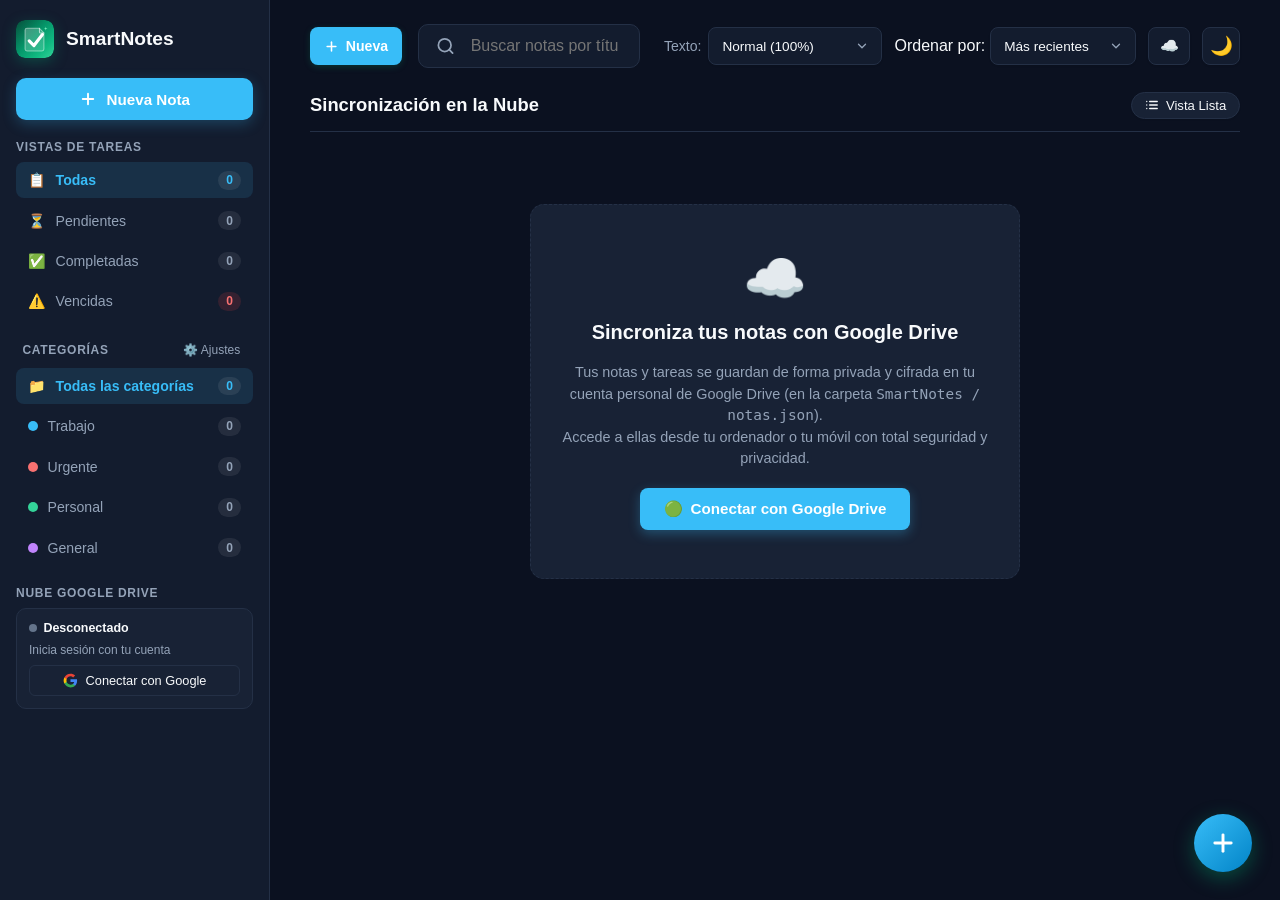
==== commit 4cb9b014: "feat(sync): add bi-directional smart merge, per-note sync control, and drive revision recovery (v9.1" ====
--- a/index.html
+++ b/index.html
@@ -697,6 +697,159 @@
   box-shadow: 0 4px 10px rgba(0, 0, 0, 0.1);
 }
 
+/* Botón Indicador de Sincronización en Topbar */
+.topbar-sync-btn {
+  background: var(--bg-secondary);
+  border: 1px solid var(--border-color);
+  color: var(--text-main);
+  border-radius: 8px;
+  height: 38px;
+  padding: 0 0.65rem;
+  display: inline-flex;
+  align-items: center;
+  gap: 0.35rem;
+  cursor: pointer;
+  font-size: 0.95rem;
+  line-height: 1;
+  transition: all 0.2s cubic-bezier(0.4, 0, 0.2, 1);
+  flex-shrink: 0;
+  box-shadow: 0 1px 2px rgba(0, 0, 0, 0.1);
+  position: relative;
+}
+
+.topbar-sync-btn:hover {
+  background: var(--bg-hover);
+  border-color: var(--accent);
+  transform: translateY(-1.5px);
+  box-shadow: 0 4px 12px rgba(0, 0, 0, 0.2);
+}
+
+.topbar-sync-btn:active {
+  transform: scale(0.92);
+}
+
+.topbar-sync-btn.synced {
+  border-color: rgba(16, 185, 129, 0.45);
+}
+
+.topbar-sync-btn.pending {
+  border-color: #f59e0b;
+  background: rgba(245, 158, 11, 0.12);
+  animation: pulseSyncPill 2s infinite ease-in-out;
+}
+
+.topbar-sync-btn.error {
+  border-color: #ef4444;
+  background: rgba(239, 68, 68, 0.12);
+}
+
+@keyframes pulseSyncPill {
+  0%, 100% { box-shadow: 0 0 0 0 rgba(245, 158, 11, 0.4); }
+  50% { box-shadow: 0 0 0 4px rgba(245, 158, 11, 0); }
+}
+
+.sync-badge-count {
+  background: #f59e0b;
+  color: #000000;
+  font-weight: 700;
+  font-size: 0.72rem;
+  padding: 0.1rem 0.35rem;
+  border-radius: 10px;
+  min-width: 16px;
+  text-align: center;
+}
+
+body.light-theme .topbar-sync-btn {
+  background: #f1f5f9;
+  border-color: #cbd5e1;
+  color: #334155;
+  box-shadow: 0 1px 2px rgba(0, 0, 0, 0.05);
+}
+
+body.light-theme .topbar-sync-btn:hover {
+  background: #e2e8f0;
+  border-color: var(--accent);
+}
+
+/* Insignias de sincronización en cada tarjeta y fila */
+.sync-badge-pill {
+  font-size: 0.72rem;
+  padding: 0.15rem 0.45rem;
+  border-radius: 12px;
+  display: inline-flex;
+  align-items: center;
+  gap: 0.25rem;
+  font-weight: 500;
+  transition: all 0.2s;
+  white-space: nowrap;
+}
+
+.sync-badge-pill.synced {
+  color: var(--accent);
+  background: rgba(16, 185, 129, 0.12);
+  border: 1px solid rgba(16, 185, 129, 0.3);
+}
+
+.sync-badge-pill.pending {
+  color: #d97706;
+  background: rgba(245, 158, 11, 0.15);
+  border: 1px solid rgba(245, 158, 11, 0.4);
+}
+
+.sync-badge-pill.error {
+  color: #ef4444;
+  background: rgba(239, 68, 68, 0.15);
+  border: 1px solid rgba(239, 68, 68, 0.4);
+  cursor: pointer;
+}
+
+.note-sync-row-wrap {
+  display: inline-flex;
+  align-items: center;
+  margin-left: 0.5rem;
+  flex-shrink: 0;
+}
+
+@media (max-width: 600px) {
+  .sync-badge-pill {
+    padding: 0.12rem 0.35rem;
+    font-size: 0.68rem;
+  }
+}
+
+/* Banner flotante de aviso de sincronización */
+.sync-toast {
+  position: fixed;
+  bottom: 5.5rem;
+  left: 50%;
+  transform: translateX(-50%) translateY(20px);
+  background: var(--bg-secondary);
+  border: 1px solid var(--border-color);
+  color: var(--text-main);
+  padding: 0.65rem 1.25rem;
+  border-radius: 30px;
+  font-size: 0.88rem;
+  box-shadow: 0 10px 30px rgba(0, 0, 0, 0.35);
+  z-index: 1000;
+  opacity: 0;
+  pointer-events: none;
+  transition: all 0.3s cubic-bezier(0.16, 1, 0.3, 1);
+  display: flex;
+  align-items: center;
+  gap: 0.5rem;
+}
+
+.sync-toast.show {
+  transform: translateX(-50%) translateY(0);
+  opacity: 1;
+  pointer-events: auto;
+}
+
+.sync-toast.warning {
+  border-color: #f59e0b;
+  background: var(--bg-card);
+}
+
 /* Botón Flotante de Acción Rápida (FAB) */
 .fab-new-note {
   position: fixed;
@@ -1851,7 +2004,7 @@
 }
 
 .category-list-container {
-  max-height: 180px;
+  max-height: 250px;
   overflow-y: auto;
   display: flex;
   flex-direction: column;
@@ -1865,10 +2018,22 @@
   display: flex;
   justify-content: space-between;
   align-items: center;
-  padding: 0.45rem 0.75rem;
+  padding: 0.5rem 0.75rem;
   border-radius: 8px;
-  background: var(--input-bg);
+  background: var(--bg-card);
   border: 1px solid var(--border-color);
+  transition: all 0.2s cubic-bezier(0.4, 0, 0.2, 1);
+}
+
+.category-item-row:hover {
+  border-color: rgba(16, 185, 129, 0.45);
+}
+
+.category-item-row.editing {
+  background: var(--bg-secondary);
+  border-color: var(--accent);
+  box-shadow: 0 0 0 3px rgba(16, 185, 129, 0.18);
+  padding: 0.4rem 0.6rem;
 }
 
 .category-info {
@@ -1876,6 +2041,21 @@
   align-items: center;
   gap: 0.6rem;
   font-size: 0.9rem;
+  min-width: 0;
+  flex: 1;
+}
+
+.category-name-text {
+  overflow: hidden;
+  text-overflow: ellipsis;
+  white-space: nowrap;
+}
+
+.category-count-badge {
+  font-size: 0.75rem;
+  color: var(--text-muted);
+  font-weight: 400;
+  white-space: nowrap;
 }
 
 .color-dot {
@@ -1886,19 +2066,97 @@
   flex-shrink: 0;
 }
 
-.btn-delete-cat {
-  background: none;
-  border: none;
+.category-row-actions {
+  display: flex;
+  align-items: center;
+  gap: 0.35rem;
+  flex-shrink: 0;
+}
+
+.category-row-actions .btn-action {
+  font-size: 0.95rem;
+  padding: 0.25rem 0.45rem;
+  border-radius: 6px;
+  background: transparent;
+  border: 1px solid transparent;
   cursor: pointer;
   color: var(--text-muted);
-  font-size: 0.85rem;
-  padding: 0.2rem 0.4rem;
-  border-radius: 4px;
-}
-
-.btn-delete-cat:hover {
+  transition: all 0.15s;
+}
+
+.category-row-actions .btn-action:hover {
+  color: var(--text-main);
+  background: var(--bg-hover);
+  border-color: var(--border-color);
+}
+
+.category-row-actions .btn-delete-cat:hover {
   color: #ef4444;
-  background: rgba(239, 68, 68, 0.15);
+  background: rgba(239, 68, 68, 0.12);
+  border-color: rgba(239, 68, 68, 0.3);
+}
+
+.cat-protected-badge {
+  font-size: 0.82rem;
+  opacity: 0.5;
+  padding: 0.2rem;
+}
+
+/* Edición inline de categorías */
+.category-edit-form {
+  display: flex;
+  align-items: center;
+  gap: 0.5rem;
+  width: 100%;
+}
+
+.cat-edit-color {
+  width: 32px;
+  height: 32px;
+  border: 1px solid var(--border-color);
+  border-radius: 6px;
+  cursor: pointer;
+  background: transparent;
+  flex-shrink: 0;
+  padding: 0;
+}
+
+.cat-edit-name {
+  flex: 1;
+  min-width: 0;
+  height: 34px;
+  padding: 0.25rem 0.6rem !important;
+  border: 1px solid var(--border-color);
+  border-radius: 6px;
+  background: var(--input-bg);
+  color: var(--text-main);
+  font-size: 0.88rem;
+  font-weight: 500;
+  outline: none;
+}
+
+.cat-edit-name:focus {
+  border-color: var(--accent);
+  box-shadow: 0 0 0 2px rgba(16, 185, 129, 0.2);
+}
+
+.category-edit-actions {
+  display: flex;
+  align-items: center;
+  gap: 0.3rem;
+  flex-shrink: 0;
+}
+
+.btn-sm {
+  padding: 0.3rem 0.65rem !important;
+  font-size: 0.82rem !important;
+  height: 34px !important;
+  border-radius: 6px !important;
+}
+
+/* Modal de confirmación siempre por encima de cualquier otro modal */
+#customDialogModal {
+  z-index: 1200 !important;
 }
 
 .empty-state {
@@ -2041,6 +2299,12 @@
     background-position: right 0.45rem center;
     background-size: 12px 12px;
     font-size: 0.78rem;
+  }
+
+  .topbar-sync-btn {
+    height: 36px;
+    padding: 0 0.5rem;
+    flex-shrink: 0;
   }
 
   .theme-toggle-btn {
@@ -2291,6 +2555,14 @@
             </svg>
             <span id="connectDriveBtnLabel">Conectar con Google</span>
           </button>
+          <div class="sync-actions-group" id="driveConnectedActions" style="display: none; margin-top: 0.5rem; gap: 0.35rem; flex-direction: column;">
+            <button id="manualSyncBtn" class="sync-btn" style="background: rgba(16, 185, 129, 0.12); border-color: rgba(16, 185, 129, 0.35); color: var(--accent); font-size: 0.8rem; padding: 0.4rem 0.5rem;" title="Sincronizar cambios ahora con Google Drive">
+              <span>🔄</span> Sincronizar ahora
+            </button>
+            <button id="openRecoveryBtn" class="sync-btn" style="background: transparent; border-color: var(--border-color); color: var(--text-muted); font-size: 0.78rem; padding: 0.35rem 0.5rem;" title="Buscar versiones anteriores de tus notas en Google Drive o copias locales">
+              <span>🕒</span> Recuperar notas / Historial
+            </button>
+          </div>
         </div>
       </div>
     </aside>
@@ -2346,6 +2618,10 @@
               <option value="urgency">Urgencia</option>
             </select>
           </div>
+          <button id="topbarSyncBtn" class="topbar-sync-btn" title="Estado de sincronización en Google Drive" aria-label="Sincronización">
+            <span id="topbarSyncIcon">☁️</span>
+            <span class="sync-badge-count" id="topbarSyncBadge" style="display: none;">0</span>
+          </button>
           <button id="themeToggleBtn" class="theme-toggle-btn" title="Cambiar a Modo Claro" aria-label="Cambiar tema">
             <span id="themeIcon">🌙</span>
           </button>
@@ -2502,10 +2778,11 @@
         <button class="btn-action" id="closeCategoryModalBtn">✕</button>
       </div>
 
-      <!-- Lista de Categorías Existentes con Borrado -->
+      <!-- Lista de Categorías Existentes con Edición y Borrado -->
       <div>
-        <label style="font-size: 0.85rem; color: var(--text-muted); margin-bottom: 0.4rem; display: block;">
-          Categorías existentes:
+        <label style="font-size: 0.85rem; color: var(--text-muted); margin-bottom: 0.4rem; display: flex; justify-content: space-between; align-items: center;">
+          <span>Categorías existentes:</span>
+          <span style="font-size: 0.75rem; font-weight: normal; opacity: 0.8;">(✏️ editar · 🗑️ eliminar)</span>
         </label>
         <div class="category-list-container" id="categoryListContainer">
           <!-- Se puebla dinámicamente -->
@@ -2521,7 +2798,7 @@
         </div>
         <div>
           <label>Color distintivo:</label>
-          <input type="color" id="newCategoryColor" value="#38bdf8" style="height: 38px; width: 100%; cursor: pointer;">
+          <input type="color" id="newCategoryColor" value="#10b981" style="height: 38px; width: 100%; cursor: pointer;">
         </div>
         <div class="modal-footer">
           <button type="button" class="btn-secondary" id="cancelCategoryBtn">Cerrar</button>
@@ -2547,6 +2824,25 @@
       <div class="modal-footer custom-dialog-footer" id="dialogFooter">
         <button type="button" class="btn-secondary" id="dialogCancelBtn">Cancelar</button>
         <button type="button" class="btn" id="dialogConfirmBtn">Aceptar</button>
+      </div>
+    </div>
+  </div>
+
+  <!-- Modal de Recuperación de Notas / Historial de Versiones -->
+  <div class="modal-overlay" id="recoveryModal" role="dialog" aria-modal="true" aria-hidden="true">
+    <div class="modal-box" style="max-width: 560px;">
+      <div class="modal-header">
+        <h3>🕒 Recuperar Notas / Historial de Drive</h3>
+        <button class="btn-action" id="closeRecoveryModalBtn">✕</button>
+      </div>
+      <p style="font-size: 0.88rem; color: var(--text-muted); margin-bottom: 0.75rem; line-height: 1.5;">
+        Si no encuentras notas recientes por un corte de sincronización, aquí puedes explorar versiones históricas guardadas en Google Drive o copias de seguridad locales y recuperarlas al instante:
+      </p>
+      <div id="recoveryListContainer" style="max-height: 280px; overflow-y: auto; display: flex; flex-direction: column; gap: 0.6rem;">
+        <!-- Se puebla dinámicamente -->
+      </div>
+      <div class="modal-footer">
+        <button type="button" class="btn-secondary" id="cancelRecoveryBtn">Cerrar</button>
       </div>
     </div>
   </div>
@@ -2677,11 +2973,22 @@
     this.driveFileId = localStorage.getItem('smartnotes_gdrive_file_id') || null;
     this.driveUser = null;
     this.driveSaveTimeout = null;
+    this.editingCategoryId = null;
 
     // Restauración inmediata desde caché local para que al abrir la app nunca se vea vacía
     if (localStorage.getItem('smartnotes_gdrive_connected') === 'true') {
       try {
-        const cachedNotes = localStorage.getItem('smartnotes_cached_notes');
+        let cachedNotes = localStorage.getItem('smartnotes_cached_notes');
+        if (!cachedNotes) {
+          // Intentar rescatar de la última copia de seguridad local en caso de purga o fallo previo
+          const backup = localStorage.getItem('smartnotes_backup_latest');
+          if (backup) {
+            const parsedBackup = JSON.parse(backup);
+            if (parsedBackup && Array.isArray(parsedBackup.notes) && parsedBackup.notes.length) {
+              cachedNotes = JSON.stringify(parsedBackup.notes);
+            }
+          }
+        }
         if (cachedNotes) {
           const parsed = JSON.parse(cachedNotes);
           if (Array.isArray(parsed)) this.notes = parsed;
@@ -2793,9 +3100,21 @@
     this.connectDriveBtn = document.getElementById('connectDriveBtn');
     this.connectDriveBtnLabel = document.getElementById('connectDriveBtnLabel');
     this.disconnectDriveBtn = document.getElementById('disconnectDriveBtn');
+    this.driveConnectedActions = document.getElementById('driveConnectedActions');
+    this.manualSyncBtn = document.getElementById('manualSyncBtn');
+    this.openRecoveryBtn = document.getElementById('openRecoveryBtn');
+    this.topbarSyncBtn = document.getElementById('topbarSyncBtn');
+    this.topbarSyncIcon = document.getElementById('topbarSyncIcon');
+    this.topbarSyncBadge = document.getElementById('topbarSyncBadge');
     this.syncDot = document.getElementById('syncDot');
     this.syncStatusText = document.getElementById('syncStatusText');
     this.syncFolderText = document.getElementById('syncFolderText');
+
+    // Modal de Recuperación e Historial
+    this.recoveryModal = document.getElementById('recoveryModal');
+    this.recoveryListContainer = document.getElementById('recoveryListContainer');
+    this.closeRecoveryModalBtn = document.getElementById('closeRecoveryModalBtn');
+    this.cancelRecoveryBtn = document.getElementById('cancelRecoveryBtn');
 
     // Modal de Diálogo Personalizado (Reemplazo estético de alert y confirm)
     this.customDialogModal = document.getElementById('customDialogModal');
@@ -3300,29 +3619,184 @@
 
   renderCategoryList() {
     if (!this.categoryListContainer) return;
+
+    if (!this.categories || this.categories.length === 0) {
+      this.categoryListContainer.innerHTML = `
+        <div style="text-align: center; padding: 1rem; color: var(--text-muted); font-size: 0.88rem;">
+          No hay categorías definidas.
+        </div>
+      `;
+      return;
+    }
+
+    const canDelete = this.categories.length > 1;
+
     this.categoryListContainer.innerHTML = this.categories
-      .map(
-        (c) => `
-        <div class="category-item-row">
-          <div class="category-info">
-            <span class="color-dot" style="background: ${c.color};"></span>
-            <strong>${this.escapeHTML(c.name)}</strong>
+      .map((c) => {
+        const notesCount = this.notes.filter(
+          (n) => n.category && n.category.toLowerCase() === c.name.toLowerCase()
+        ).length;
+        const countLabel = `(${notesCount} ${notesCount === 1 ? 'nota' : 'notas'})`;
+
+        if (this.editingCategoryId === c.id) {
+          return `
+            <div class="category-item-row editing" id="cat-row-${c.id}">
+              <div class="category-edit-form">
+                <input type="color" class="cat-edit-color" id="editCatColor_${c.id}" value="${c.color || '#10b981'}" title="Color de la categoría">
+                <input type="text" class="cat-edit-name" id="editCatName_${c.id}" value="${this.escapeHTML(c.name)}" placeholder="Nombre de categoría" required autocomplete="off">
+                <div class="category-edit-actions">
+                  <button type="button" class="btn btn-sm btn-save-cat" data-id="${c.id}" title="Guardar cambios">
+                    <svg viewBox="0 0 24 24" width="13" height="13" fill="none" stroke="currentColor" stroke-width="2.5" stroke-linecap="round" stroke-linejoin="round">
+                      <polyline points="20 6 9 17 4 12"></polyline>
+                    </svg>
+                  </button>
+                  <button type="button" class="btn-secondary btn-sm btn-cancel-edit-cat" data-id="${c.id}" title="Cancelar">
+                    ✕
+                  </button>
+                </div>
+              </div>
+            </div>
+          `;
+        }
+
+        return `
+          <div class="category-item-row" id="cat-row-${c.id}">
+            <div class="category-info">
+              <span class="color-dot" style="background: ${c.color || 'var(--accent)'};"></span>
+              <strong class="category-name-text" title="${this.escapeHTML(c.name)}">${this.escapeHTML(c.name)}</strong>
+              <span class="category-count-badge">${countLabel}</span>
+            </div>
+            <div class="category-row-actions">
+              <button type="button" class="btn-action btn-edit-cat" data-id="${c.id}" title="Editar categoría">✏️</button>
+              ${
+                canDelete
+                  ? `<button type="button" class="btn-action btn-delete-cat" data-id="${c.id}" title="Eliminar categoría">🗑️</button>`
+                  : '<span class="cat-protected-badge" title="Categoría protegida (debe existir al menos una)">🔒</span>'
+              }
+            </div>
           </div>
-          ${
-            this.categories.length > 1
-              ? `<button class="btn-delete-cat" data-id="${c.id}" title="Eliminar categoría">🗑️</button>`
-              : '<span style="font-size:0.75rem; color:var(--text-muted);">(Única)</span>'
-          }
-        </div>
-      `
-      )
+        `;
+      })
       .join('');
 
+    // Listeners para iniciar edición
+    this.categoryListContainer.querySelectorAll('.btn-edit-cat').forEach((btn) => {
+      btn.addEventListener('click', (e) => {
+        e.stopPropagation();
+        this.startEditCategory(btn.dataset.id);
+      });
+    });
+
+    // Listeners para guardar edición
+    this.categoryListContainer.querySelectorAll('.btn-save-cat').forEach((btn) => {
+      btn.addEventListener('click', (e) => {
+        e.stopPropagation();
+        this.saveEditCategory(btn.dataset.id);
+      });
+    });
+
+    // Listeners para cancelar edición
+    this.categoryListContainer.querySelectorAll('.btn-cancel-edit-cat').forEach((btn) => {
+      btn.addEventListener('click', (e) => {
+        e.stopPropagation();
+        this.editingCategoryId = null;
+        this.renderCategoryList();
+      });
+    });
+
+    // Atajos de teclado en input de edición
+    this.categoryListContainer.querySelectorAll('.cat-edit-name').forEach((input) => {
+      input.addEventListener('keydown', (e) => {
+        const catId = input.id.replace('editCatName_', '');
+        if (e.key === 'Enter') {
+          e.preventDefault();
+          this.saveEditCategory(catId);
+        } else if (e.key === 'Escape') {
+          e.preventDefault();
+          this.editingCategoryId = null;
+          this.renderCategoryList();
+        }
+      });
+    });
+
+    // Listeners para eliminar categoría
     this.categoryListContainer.querySelectorAll('.btn-delete-cat').forEach((btn) => {
-      btn.addEventListener('click', () => {
+      btn.addEventListener('click', (e) => {
+        e.stopPropagation();
         this.deleteCategory(btn.dataset.id);
       });
     });
+  }
+
+  startEditCategory(catId) {
+    this.editingCategoryId = catId;
+    this.renderCategoryList();
+    const input = document.getElementById(`editCatName_${catId}`);
+    if (input) {
+      input.focus();
+      input.select();
+    }
+  }
+
+  async saveEditCategory(catId) {
+    const cat = this.categories.find((c) => c.id === catId);
+    if (!cat) return;
+
+    const nameInput = document.getElementById(`editCatName_${catId}`);
+    const colorInput = document.getElementById(`editCatColor_${catId}`);
+    if (!nameInput) return;
+
+    const newName = nameInput.value.trim();
+    const newColor = colorInput ? colorInput.value : (cat.color || '#10b981');
+
+    if (!newName) {
+      await this.showAlert({
+        title: 'Nombre Requerido',
+        message: 'El nombre de la categoría no puede estar vacío.',
+        icon: '⚠️'
+      });
+      nameInput.focus();
+      return;
+    }
+
+    // Comprobar si existe otra categoría con el mismo nombre
+    const duplicate = this.categories.some(
+      (c) => c.id !== catId && c.name.toLowerCase() === newName.toLowerCase()
+    );
+    if (duplicate) {
+      await this.showAlert({
+        title: 'Categoría Duplicada',
+        message: `Ya existe otra categoría llamada "${newName}". Elige un nombre diferente.`,
+        icon: '⚠️'
+      });
+      nameInput.focus();
+      return;
+    }
+
+    const oldName = cat.name;
+    cat.name = newName;
+    cat.color = newColor;
+
+    // Si cambió el nombre, actualizar todas las notas asociadas
+    if (oldName.toLowerCase() !== newName.toLowerCase()) {
+      this.notes.forEach((n) => {
+        if (n.category && n.category.toLowerCase() === oldName.toLowerCase()) {
+          n.category = newName;
+        }
+      });
+
+      if (this.activeCategoryFilter && this.activeCategoryFilter.toLowerCase() === oldName.toLowerCase()) {
+        this.activeCategoryFilter = newName;
+      }
+    }
+
+    this.editingCategoryId = null;
+    await this.saveData({ immediate: true });
+
+    this.populateCategoryOptions();
+    this.renderSidebarCategories();
+    this.renderCategoryList();
+    this.render();
   }
 
   async deleteCategory(catId) {
@@ -3333,23 +3807,28 @@
       await this.showAlert({
         title: 'Categoría Protegida',
         message: 'Debe existir al menos una categoría en el sistema.',
-        icon: '⚠️'
+        icon: '🔒'
       });
       return;
     }
 
     const countNotes = this.notes.filter(
-      (n) => n.category.toLowerCase() === cat.name.toLowerCase()
+      (n) => n.category && n.category.toLowerCase() === cat.name.toLowerCase()
     ).length;
 
+    const fallbackCat =
+      this.categories.find((c) => c.id !== catId && c.name.toLowerCase() === 'general') ||
+      this.categories.find((c) => c.id !== catId) ||
+      this.categories[0];
+
     const msg = countNotes > 0
-      ? `¿Eliminar la categoría "${cat.name}"?\n${countNotes} nota(s) asociada(s) se reasignarán a la categoría general.`
-      : `¿Estás seguro de que deseas eliminar la categoría "${cat.name}"?`;
+      ? `¿Eliminar la categoría "${cat.name}"?\n\n${countNotes} nota(s) asociada(s) se reasignarán automáticamente a la categoría "${fallbackCat.name}".`
+      : `¿Estás seguro de que deseas eliminar permanentemente la categoría "${cat.name}"?`;
 
     const confirmed = await this.showConfirm({
       title: 'Eliminar Categoría',
       message: msg,
-      icon: '🏷️',
+      icon: '🗑️',
       confirmText: 'Eliminar Categoría',
       cancelText: 'Cancelar',
       isDanger: true
@@ -3357,19 +3836,18 @@
 
     if (confirmed) {
       this.categories = this.categories.filter((c) => c.id !== catId);
-      const fallbackCat = this.categories.find((c) => c.name.toLowerCase() === 'general') || this.categories[0];
 
       this.notes.forEach((n) => {
-        if (n.category.toLowerCase() === cat.name.toLowerCase()) {
+        if (n.category && n.category.toLowerCase() === cat.name.toLowerCase()) {
           n.category = fallbackCat.name;
         }
       });
 
-      if (this.activeCategoryFilter.toLowerCase() === cat.name.toLowerCase()) {
+      if (this.activeCategoryFilter && this.activeCategoryFilter.toLowerCase() === cat.name.toLowerCase()) {
         this.activeCategoryFilter = 'all';
       }
 
-      this.saveToDirectory();
+      await this.saveData({ immediate: true });
 
       this.populateCategoryOptions();
       this.renderSidebarCategories();
@@ -3448,9 +3926,42 @@
       this.handleAddCategory();
     });
 
-    // Sincronización Google Drive
+    // Sincronización Google Drive y Recuperación de Versiones
     if (this.connectDriveBtn) {
       this.connectDriveBtn.addEventListener('click', () => this.handleConnectGoogleDrive());
+    }
+    if (this.topbarSyncBtn) {
+      this.topbarSyncBtn.addEventListener('click', async () => {
+        if (!this.driveAccessToken) {
+          this.handleConnectGoogleDrive();
+        } else {
+          this.showSyncToast('Sincronizando con Google Drive...');
+          await this.syncWithGoogleDrive();
+        }
+      });
+    }
+    if (this.manualSyncBtn) {
+      this.manualSyncBtn.addEventListener('click', async () => {
+        this.showSyncToast('Sincronizando notas...');
+        await this.syncWithGoogleDrive();
+      });
+    }
+    if (this.openRecoveryBtn) {
+      this.openRecoveryBtn.addEventListener('click', () => {
+        this.openRecoveryModal();
+        if (window.innerWidth <= 850) this.toggleSidebar(false);
+      });
+    }
+    if (this.closeRecoveryModalBtn) {
+      this.closeRecoveryModalBtn.addEventListener('click', () => this.closeRecoveryModal());
+    }
+    if (this.cancelRecoveryBtn) {
+      this.cancelRecoveryBtn.addEventListener('click', () => this.closeRecoveryModal());
+    }
+    if (this.recoveryModal) {
+      this.recoveryModal.addEventListener('click', (e) => {
+        if (e.target === this.recoveryModal) this.closeRecoveryModal();
+      });
     }
     if (this.disconnectDriveBtn) {
       this.disconnectDriveBtn.addEventListener('click', async () => {
@@ -3598,6 +4109,7 @@
 
     if (!title) return;
 
+    const nowIso = new Date().toISOString();
     const newNote = {
       id: 'note-' + Date.now(),
       title,
@@ -3605,15 +4117,17 @@
       category,
       due_date: due_date || '',
       is_completed: false,
-      created_at: new Date().toISOString()
+      created_at: nowIso,
+      updated_at: nowIso,
+      sync_status: this.driveAccessToken ? 'pending' : 'local'
     };
 
     this.notes.unshift(newNote);
-    await this.saveData();
     this.newNoteForm.reset();
     this.toggleForm(false);
     this.renderSidebarCategories();
     this.render();
+    await this.saveData({ immediate: true });
   }
 
   openDetailModal(noteId) {
@@ -3690,27 +4204,33 @@
     note.content = this.editNoteContent.value.trim();
     note.category = this.editNoteCategory.value;
     note.due_date = this.editNoteDueDate.value || '';
-
-    await this.saveData();
+    note.updated_at = new Date().toISOString();
+    note.sync_status = this.driveAccessToken ? 'pending' : 'local';
+
     this.closeEditModal();
     this.renderSidebarCategories();
     this.render();
+    await this.saveData({ immediate: true });
   }
 
   openCategoryModal() {
+    this.editingCategoryId = null;
     this.renderCategoryList();
     this.categoryModal.classList.add('active');
-    this.newCategoryName.focus();
+    setTimeout(() => {
+      if (this.newCategoryName) this.newCategoryName.focus();
+    }, 100);
   }
 
   closeCategoryModal() {
+    this.editingCategoryId = null;
     this.categoryModal.classList.remove('active');
     this.newCategoryForm.reset();
   }
 
   async handleAddCategory() {
     const name = this.newCategoryName.value.trim();
-    const color = this.newCategoryColor.value;
+    const color = this.newCategoryColor.value || '#10b981';
 
     if (!name) return;
 
@@ -3718,9 +4238,10 @@
     if (exists) {
       await this.showAlert({
         title: 'Categoría Duplicada',
-        message: `Ya existe una categoría con el nombre "${name}".`,
+        message: `Ya existe una categoría con el nombre "${name}". Elige otro nombre.`,
         icon: '⚠️'
       });
+      this.newCategoryName.focus();
       return;
     }
 
@@ -3731,12 +4252,13 @@
     };
 
     this.categories.push(newCat);
-    await this.saveData();
+    await this.saveData({ immediate: true });
 
     this.populateCategoryOptions();
     this.renderSidebarCategories();
     this.renderCategoryList();
-    this.closeCategoryModal();
+    this.newCategoryForm.reset();
+    if (this.newCategoryColor) this.newCategoryColor.value = '#10b981';
     this.render();
   }
 
@@ -3744,8 +4266,10 @@
     const note = this.notes.find((n) => n.id === noteId);
     if (note) {
       note.is_completed = !note.is_completed;
-      await this.saveData();
+      note.updated_at = new Date().toISOString();
+      note.sync_status = this.driveAccessToken ? 'pending' : 'local';
       this.render();
+      await this.saveData({ immediate: true });
     }
   }
 
@@ -3764,9 +4288,9 @@
 
     if (confirmed) {
       this.notes = this.notes.filter((n) => n.id !== noteId);
-      await this.saveData();
       this.renderSidebarCategories();
       this.render();
+      await this.saveData({ immediate: true });
     }
   }
 
@@ -3963,11 +4487,19 @@
           if (content.trim()) {
             try {
               const parsed = JSON.parse(content);
+              let driveNotes = [];
+              let driveCategories = [];
               if (Array.isArray(parsed)) {
-                this.notes = parsed;
+                driveNotes = parsed;
               } else if (parsed && typeof parsed === 'object') {
-                if (Array.isArray(parsed.notes)) this.notes = parsed.notes;
-                if (Array.isArray(parsed.categories)) this.categories = parsed.categories;
+                if (Array.isArray(parsed.notes)) driveNotes = parsed.notes;
+                if (Array.isArray(parsed.categories)) driveCategories = parsed.categories;
+              }
+
+              // SMART MERGE BIDIRECCIONAL: Jamás sobreescribir notas locales a ciegas
+              this.notes = this.mergeNotes(this.notes, driveNotes);
+              if (driveCategories.length) {
+                this.categories = this.mergeCategories(this.categories, driveCategories);
               }
             } catch (pe) {
               console.warn('Formato inválido en Drive notas.json:', pe);
@@ -4013,7 +4545,14 @@
       this.renderSidebarCategories();
       this.cacheLocalData();
       this.updateGoogleSyncUI('connected');
+      this.updateSyncIndicators();
       this.render();
+
+      // Si tras el merge hay notas pendientes de subir a Drive, guardarlas de inmediato
+      const hasPending = this.notes.some((n) => n.sync_status === 'pending');
+      if (hasPending) {
+        await this.saveToGoogleDriveImmediate({ silentToast: true });
+      }
     } catch (err) {
       console.error('Error sincronizando con Google Drive:', err);
       if (localStorage.getItem('smartnotes_gdrive_connected') === 'true') {
@@ -4029,11 +4568,96 @@
     }
   }
 
+  /**
+   * Fusión inteligente bidireccional de notas.
+   * Garantiza que ninguna nota local se pierda si la copia en la nube es anterior o incompleta.
+   */
+  mergeNotes(localNotes, driveNotes) {
+    if (!Array.isArray(localNotes) || localNotes.length === 0) {
+      return (driveNotes || []).map((n) => ({ ...n, sync_status: 'synced' }));
+    }
+    if (!Array.isArray(driveNotes) || driveNotes.length === 0) {
+      return localNotes.map((n) => ({ ...n, sync_status: 'pending' }));
+    }
+
+    const driveMap = new Map();
+    driveNotes.forEach((n) => {
+      if (n && n.id) driveMap.set(n.id, n);
+    });
+
+    const localMap = new Map();
+    localNotes.forEach((n) => {
+      if (n && n.id) localMap.set(n.id, n);
+    });
+
+    const merged = [];
+
+    // Recorrer notas locales: si no están en Drive o son más recientes, preservarlas
+    localNotes.forEach((localNote) => {
+      const driveNote = driveMap.get(localNote.id);
+      if (!driveNote) {
+        // Creada localmente, pendiente de subir a Drive
+        merged.push({
+          ...localNote,
+          sync_status: 'pending'
+        });
+      } else {
+        const localTime = new Date(localNote.updated_at || localNote.created_at || 0).getTime();
+        const driveTime = new Date(driveNote.updated_at || driveNote.created_at || 0).getTime();
+
+        if (localTime > driveTime) {
+          merged.push({
+            ...localNote,
+            sync_status: 'pending'
+          });
+        } else {
+          merged.push({
+            ...driveNote,
+            sync_status: 'synced'
+          });
+        }
+      }
+    });
+
+    // Agregar notas que están en Drive pero no estaban en local
+    driveNotes.forEach((driveNote) => {
+      if (!localMap.has(driveNote.id)) {
+        merged.push({
+          ...driveNote,
+          sync_status: 'synced'
+        });
+      }
+    });
+
+    return merged;
+  }
+
+  mergeCategories(localCats, driveCats) {
+    const list = Array.isArray(localCats) ? [...localCats] : [...DEFAULT_CATEGORIES];
+    if (Array.isArray(driveCats)) {
+      driveCats.forEach((dc) => {
+        if (!list.some((lc) => lc.name.toLowerCase() === dc.name.toLowerCase())) {
+          list.push(dc);
+        }
+      });
+    }
+    return list;
+  }
+
   cacheLocalData() {
     try {
       if (localStorage.getItem('smartnotes_gdrive_connected') === 'true') {
+        const prev = localStorage.getItem('smartnotes_cached_notes');
+        if (prev) {
+          localStorage.setItem('smartnotes_backup_prev', prev);
+        }
         localStorage.setItem('smartnotes_cached_notes', JSON.stringify(this.notes));
         localStorage.setItem('smartnotes_cached_categories', JSON.stringify(this.categories));
+        localStorage.setItem('smartnotes_backup_latest', JSON.stringify({
+          timestamp: new Date().toISOString(),
+          notes: this.notes,
+          categories: this.categories
+        }));
       }
     } catch (e) {
       console.warn('Error guardando copia local en caché:', e);
@@ -4044,18 +4668,29 @@
     if (this.driveSaveTimeout) clearTimeout(this.driveSaveTimeout);
     this.updateGoogleSyncUI('saving');
     this.driveSaveTimeout = setTimeout(() => {
-      this.saveToGoogleDrive();
+      this.saveToGoogleDriveImmediate({ silentToast: false });
     }, 600);
   }
 
   async saveToGoogleDrive() {
-    if (!this.driveAccessToken || !this.driveFileId) return;
+    return await this.saveToGoogleDriveImmediate({ silentToast: false });
+  }
+
+  async saveToGoogleDriveImmediate(options = { silentToast: false }) {
+    if (!this.driveAccessToken || !this.driveFileId) return false;
+
+    this.updateGoogleSyncUI('saving');
+    if (this.topbarSyncIcon) this.topbarSyncIcon.textContent = '☁️⏳';
 
     try {
       const payload = {
         version: 1,
         last_synced: new Date().toISOString(),
-        notes: this.notes,
+        notes: this.notes.map((n) => {
+          const clean = { ...n };
+          delete clean.sync_status;
+          return clean;
+        }),
         categories: this.categories
       };
 
@@ -4071,23 +4706,92 @@
       if (!res.ok) {
         if (res.status === 401) {
           this.updateGoogleSyncUI('reconnect', 'Sesión expirada');
-          return;
+          this.showSyncToast('Sesión de Google expirada. Toca la nube para reconectar.', true);
+          this.updateSyncIndicators();
+          return false;
         }
         throw new Error('Error al guardar en Drive: ' + res.statusText);
       }
 
+      // Éxito: marcar todas las notas locales como 'synced'
+      this.notes.forEach((n) => {
+        n.sync_status = 'synced';
+      });
+      this.cacheLocalData();
       this.updateGoogleSyncUI('connected');
+      this.updateSyncIndicators();
+      this.render();
+
+      if (!options.silentToast) {
+        this.showSyncToast('✓ Notas sincronizadas con Google Drive');
+      }
+      return true;
     } catch (err) {
       console.warn('Error guardando en Google Drive:', err);
       this.updateGoogleSyncUI('connected', 'Pendiente de sincronizar');
-    }
-  }
-
-  async saveData() {
+      this.showSyncToast('Guardado localmente. Pendiente de sincronizar con Drive.', true);
+      this.updateSyncIndicators();
+      return false;
+    }
+  }
+
+  async saveData(options = {}) {
     this.cacheLocalData();
+    this.updateSyncIndicators();
     if (this.driveAccessToken && this.driveFileId) {
-      this.scheduleDriveSave();
-    }
+      if (options.immediate) {
+        return await this.saveToGoogleDriveImmediate(options);
+      } else {
+        this.scheduleDriveSave();
+      }
+    }
+  }
+
+  updateSyncIndicators() {
+    const pendingCount = this.notes.filter((n) => n.sync_status === 'pending').length;
+
+    if (this.topbarSyncBadge) {
+      if (pendingCount > 0) {
+        this.topbarSyncBadge.textContent = pendingCount;
+        this.topbarSyncBadge.style.display = 'inline-block';
+      } else {
+        this.topbarSyncBadge.style.display = 'none';
+      }
+    }
+
+    if (this.topbarSyncBtn) {
+      this.topbarSyncBtn.classList.remove('synced', 'pending', 'error');
+      if (!this.driveAccessToken) {
+        this.topbarSyncBtn.title = 'Google Drive desconectado. Haz clic para conectar.';
+        if (this.topbarSyncIcon) this.topbarSyncIcon.textContent = '☁️';
+      } else if (pendingCount > 0) {
+        this.topbarSyncBtn.classList.add('pending');
+        this.topbarSyncBtn.title = `${pendingCount} ${pendingCount === 1 ? 'nota pendiente' : 'notas pendientes'} de sincronizar con Google Drive. Haz clic para sincronizar.`;
+        if (this.topbarSyncIcon) this.topbarSyncIcon.textContent = '☁️⏳';
+      } else {
+        this.topbarSyncBtn.classList.add('synced');
+        this.topbarSyncBtn.title = 'Todas las notas sincronizadas con Google Drive. Haz clic para refrescar.';
+        if (this.topbarSyncIcon) this.topbarSyncIcon.textContent = '☁️✓';
+      }
+    }
+  }
+
+  showSyncToast(message, isWarning = false) {
+    let toast = document.getElementById('syncToast');
+    if (!toast) {
+      toast = document.createElement('div');
+      toast.id = 'syncToast';
+      toast.className = 'sync-toast';
+      document.body.appendChild(toast);
+    }
+    toast.className = `sync-toast ${isWarning ? 'warning' : ''}`;
+    toast.innerHTML = isWarning ? `<span>⚠️</span> ${message}` : `<span>✓</span> ${message}`;
+    void toast.offsetWidth;
+    toast.classList.add('show');
+    if (this._syncToastTimeout) clearTimeout(this._syncToastTimeout);
+    this._syncToastTimeout = setTimeout(() => {
+      toast.classList.remove('show');
+    }, 3800);
   }
 
   disconnectGoogleDrive() {
@@ -4105,6 +4809,7 @@
     } catch {}
     this.notes = [];
     this.updateGoogleSyncUI('disconnected');
+    this.updateSyncIndicators();
     this.render();
   }
 
@@ -4119,6 +4824,7 @@
       this.syncFolderText.title = `Conectado como ${userLabel}`;
       if (this.connectDriveBtn) this.connectDriveBtn.style.display = 'none';
       if (this.disconnectDriveBtn) this.disconnectDriveBtn.style.display = 'inline-flex';
+      if (this.driveConnectedActions) this.driveConnectedActions.style.display = 'flex';
     } else if (state === 'saving') {
       this.syncDot.className = 'sync-dot pending';
       this.syncStatusText.textContent = 'Guardando...';
@@ -4129,6 +4835,7 @@
       this.syncFolderText.textContent = extraText || 'Sincronizando notas...';
       if (this.connectDriveBtn) this.connectDriveBtn.style.display = 'none';
       if (this.disconnectDriveBtn) this.disconnectDriveBtn.style.display = 'none';
+      if (this.driveConnectedActions) this.driveConnectedActions.style.display = 'none';
     } else if (state === 'reconnect') {
       this.syncDot.className = 'sync-dot pending';
       this.syncStatusText.textContent = 'Reconectar';
@@ -4137,6 +4844,7 @@
       if (this.connectDriveBtn) this.connectDriveBtn.style.display = 'flex';
       if (this.connectDriveBtnLabel) this.connectDriveBtnLabel.textContent = 'Reconectar con Google';
       if (this.disconnectDriveBtn) this.disconnectDriveBtn.style.display = 'inline-flex';
+      if (this.driveConnectedActions) this.driveConnectedActions.style.display = 'flex';
     } else {
       // disconnected
       this.syncDot.className = 'sync-dot';
@@ -4145,6 +4853,186 @@
       if (this.connectDriveBtn) this.connectDriveBtn.style.display = 'flex';
       if (this.connectDriveBtnLabel) this.connectDriveBtnLabel.textContent = 'Conectar con Google';
       if (this.disconnectDriveBtn) this.disconnectDriveBtn.style.display = 'none';
+      if (this.driveConnectedActions) this.driveConnectedActions.style.display = 'none';
+    }
+
+    this.updateSyncIndicators();
+  }
+
+  // --- Modal de Recuperación de Versiones e Historial ---
+  async openRecoveryModal() {
+    this.recoveryModal.classList.add('active');
+    this.recoveryModal.setAttribute('aria-hidden', 'false');
+    this.recoveryListContainer.innerHTML = `
+      <div style="text-align: center; padding: 2rem; color: var(--text-muted);">
+        <span style="font-size: 1.5rem; display: block; margin-bottom: 0.5rem;">⏳</span>
+        Buscando versiones e historial en Google Drive y almacenamiento local...
+      </div>
+    `;
+
+    const recoveryOptions = [];
+
+    // 1. Copias de seguridad locales
+    try {
+      const backupLatestStr = localStorage.getItem('smartnotes_backup_latest');
+      if (backupLatestStr) {
+        const backupLatest = JSON.parse(backupLatestStr);
+        if (backupLatest && Array.isArray(backupLatest.notes) && backupLatest.notes.length) {
+          recoveryOptions.push({
+            type: 'local',
+            label: `💾 Copia Local Reciente (${backupLatest.notes.length} notas)`,
+            date: backupLatest.timestamp ? new Date(backupLatest.timestamp).toLocaleString() : 'Reciente',
+            notes: backupLatest.notes,
+            categories: backupLatest.categories || []
+          });
+        }
+      }
+
+      const backupPrevStr = localStorage.getItem('smartnotes_backup_prev');
+      if (backupPrevStr) {
+        const parsedPrev = JSON.parse(backupPrevStr);
+        if (Array.isArray(parsedPrev) && parsedPrev.length) {
+          recoveryOptions.push({
+            type: 'local',
+            label: `💾 Copia Local Previa (${parsedPrev.length} notas)`,
+            date: 'Sesión anterior',
+            notes: parsedPrev,
+            categories: []
+          });
+        }
+      }
+    } catch (e) {
+      console.warn('Error leyendo backups locales:', e);
+    }
+
+    // 2. Revisiones de Google Drive (API v3)
+    if (this.driveAccessToken && this.driveFileId) {
+      try {
+        const revRes = await fetch(
+          `https://www.googleapis.com/drive/v3/files/${this.driveFileId}/revisions?fields=revisions(id,modifiedTime,size)&pageSize=10`,
+          { headers: { Authorization: `Bearer ${this.driveAccessToken}` } }
+        );
+        if (revRes.ok) {
+          const revData = await revRes.json();
+          if (revData.revisions && revData.revisions.length) {
+            const sortedRevs = [...revData.revisions].reverse();
+            sortedRevs.forEach((rev, idx) => {
+              const dateStr = rev.modifiedTime ? new Date(rev.modifiedTime).toLocaleString() : `Revisión ${rev.id}`;
+              const sizeKb = rev.size ? `${(rev.size / 1024).toFixed(1)} KB` : '';
+              recoveryOptions.push({
+                type: 'drive_revision',
+                revisionId: rev.id,
+                label: `☁️ Versión en Drive ${idx === 0 ? '(Última subida)' : `(#${sortedRevs.length - idx})`}`,
+                date: `${dateStr} ${sizeKb ? `• ${sizeKb}` : ''}`
+              });
+            });
+          }
+        }
+      } catch (e) {
+        console.warn('Error obteniendo revisiones de Drive:', e);
+      }
+    }
+
+    if (recoveryOptions.length === 0) {
+      this.recoveryListContainer.innerHTML = `
+        <div style="text-align: center; padding: 1.5rem; color: var(--text-muted);">
+          No se encontraron versiones históricas disponibles en este momento.
+        </div>
+      `;
+      return;
+    }
+
+    this.recoveryListContainer.innerHTML = recoveryOptions
+      .map(
+        (opt, idx) => `
+        <div class="recovery-item" style="display: flex; justify-content: space-between; align-items: center; background: var(--bg-card); border: 1px solid var(--border-color); padding: 0.75rem 1rem; border-radius: 8px;">
+          <div>
+            <div style="font-weight: 600; font-size: 0.9rem; color: var(--text-main);">${this.escapeHTML(opt.label)}</div>
+            <div style="font-size: 0.78rem; color: var(--text-muted); margin-top: 2px;">${this.escapeHTML(opt.date)}</div>
+          </div>
+          <button class="btn btn-restore-opt" data-opt-idx="${idx}" style="font-size: 0.8rem; padding: 0.35rem 0.75rem;">
+            Restaurar
+          </button>
+        </div>
+      `
+      )
+      .join('');
+
+    this.recoveryListContainer.querySelectorAll('.btn-restore-opt').forEach((btn) => {
+      btn.addEventListener('click', async () => {
+        const idx = parseInt(btn.dataset.optIdx, 10);
+        const selected = recoveryOptions[idx];
+        await this.handleRestoreOption(selected);
+      });
+    });
+  }
+
+  closeRecoveryModal() {
+    this.recoveryModal.classList.remove('active');
+    this.recoveryModal.setAttribute('aria-hidden', 'true');
+  }
+
+  async handleRestoreOption(option) {
+    if (!option) return;
+
+    try {
+      let notesToRestore = [];
+      let categoriesToRestore = [];
+
+      if (option.type === 'local') {
+        notesToRestore = option.notes || [];
+        categoriesToRestore = option.categories || [];
+      } else if (option.type === 'drive_revision') {
+        this.showSyncToast('Descargando versión histórica de Google Drive...');
+        const res = await fetch(`https://www.googleapis.com/drive/v3/files/${this.driveFileId}/revisions/${option.revisionId}?alt=media`, {
+          headers: { Authorization: `Bearer ${this.driveAccessToken}` }
+        });
+        if (!res.ok) throw new Error('No se pudo descargar la revisión: ' + res.statusText);
+        const text = await res.text();
+        const parsed = JSON.parse(text);
+        if (Array.isArray(parsed)) {
+          notesToRestore = parsed;
+        } else if (parsed && typeof parsed === 'object') {
+          if (Array.isArray(parsed.notes)) notesToRestore = parsed.notes;
+          if (Array.isArray(parsed.categories)) categoriesToRestore = parsed.categories;
+        }
+      }
+
+      if (!notesToRestore.length) {
+        await this.showAlert({
+          title: 'Versión Vacía',
+          message: 'Esta versión histórica no contenía notas para restaurar.',
+          icon: 'ℹ️'
+        });
+        return;
+      }
+
+      // Fusión inteligente: las notas actuales se preservan y las de la versión se recuperan
+      this.notes = this.mergeNotes(this.notes, notesToRestore);
+      if (categoriesToRestore.length) {
+        this.categories = this.mergeCategories(this.categories, categoriesToRestore);
+      }
+
+      this.closeRecoveryModal();
+      this.populateCategoryOptions();
+      this.renderSidebarCategories();
+      this.cacheLocalData();
+      this.render();
+
+      await this.saveData({ immediate: true });
+
+      await this.showAlert({
+        title: '¡Notas Recuperadas!',
+        message: `Se han restaurado y fusionado con éxito las notas de "${option.label}". Tus notas están ahora a salvo y sincronizadas.`,
+        icon: '🎉'
+      });
+    } catch (err) {
+      console.error('Error restaurando versión:', err);
+      await this.showAlert({
+        title: 'Error de Recuperación',
+        message: 'No se pudo restaurar esta versión:\n' + err.message,
+        icon: '⚠️'
+      });
     }
   }
 
@@ -4420,6 +5308,15 @@
         const dueListHtml = dueDateHtml ? `<span class="note-due-list-wrap">${dueDateHtml}</span>` : '';
         const dueGridHtml = dueDateHtml ? `<div class="note-due-grid-wrap">${dueDateHtml}</div>` : '';
 
+        let syncBadgeHtml = '';
+        if (note.sync_status === 'pending') {
+          syncBadgeHtml = `<span class="sync-badge-pill pending" title="Guardada en este dispositivo, pendiente de sincronizar con Google Drive">☁️⏳ Pendiente</span>`;
+        } else if (note.sync_status === 'error') {
+          syncBadgeHtml = `<span class="sync-badge-pill error" title="Error de sincronización con Google Drive. Toca la nube para reintentar">☁️⚠️ Error</span>`;
+        } else if (note.sync_status === 'synced') {
+          syncBadgeHtml = `<span class="sync-badge-pill synced" title="Sincronizada con Google Drive">☁️✓ En la nube</span>`;
+        }
+
         return `
           <div class="note-card ${completedClass}" data-id="${note.id}">
             <div class="note-header">
@@ -4445,6 +5342,8 @@
                     ${this.escapeHTML(note.content || 'Sin descripción adicional.')}
                   </span>
                 </div>
+                <!-- Insignia de sincronización en modo fila única -->
+                ${syncBadgeHtml ? `<span class="note-sync-row-wrap">${syncBadgeHtml}</span>` : ''}
               </div>
               <!-- Fecha visible arriba a la derecha en cuadrícula normal -->
               ${dueGridHtml}
@@ -4458,6 +5357,7 @@
                 <span class="badge note-badge-card" style="background: ${catColor}22; color: ${catColor}; border: 1px solid ${catColor}44;">
                   ${this.escapeHTML(note.category)}
                 </span>
+                ${syncBadgeHtml}
               </div>
               <div class="card-actions">
                 <button class="btn-action btn-detail" title="Ver detalle completo">
@@ -4535,6 +5435,8 @@
         });
       }
     });
+
+    this.updateSyncIndicators();
   }
 }
 
